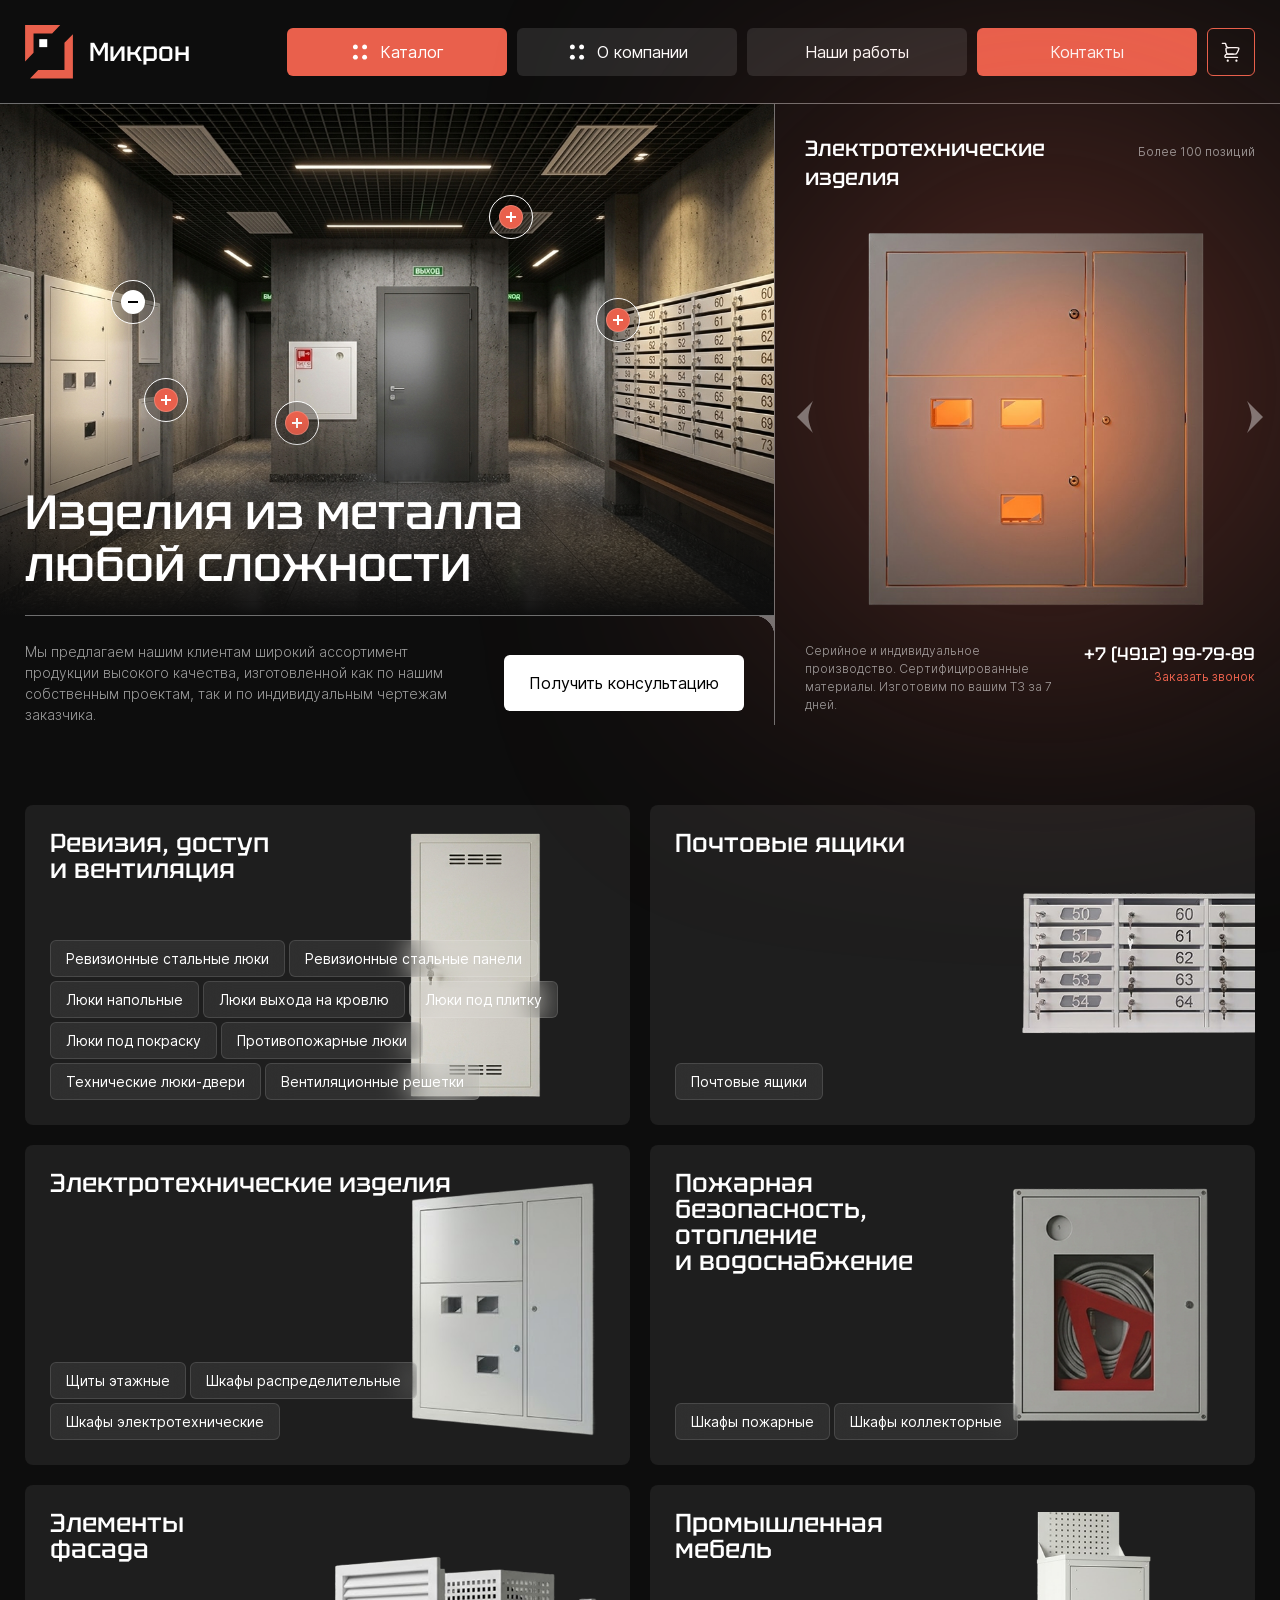
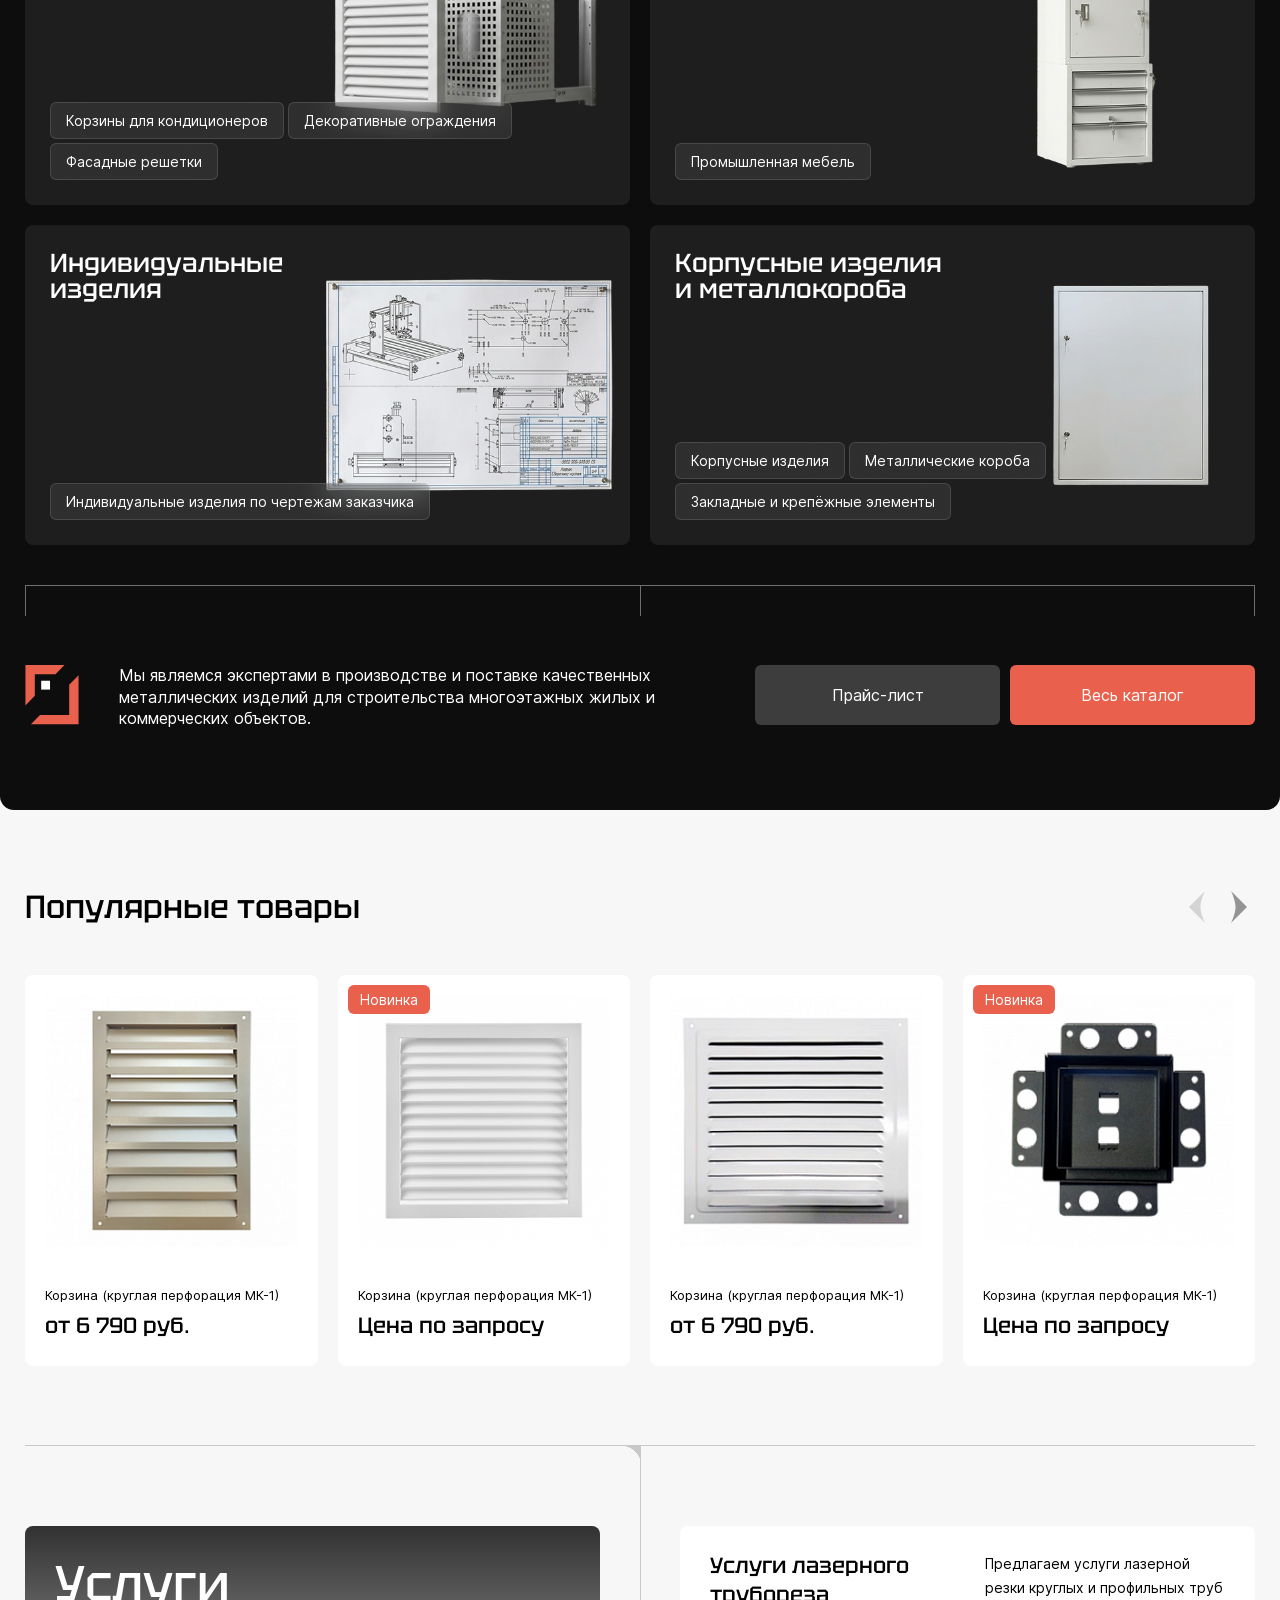
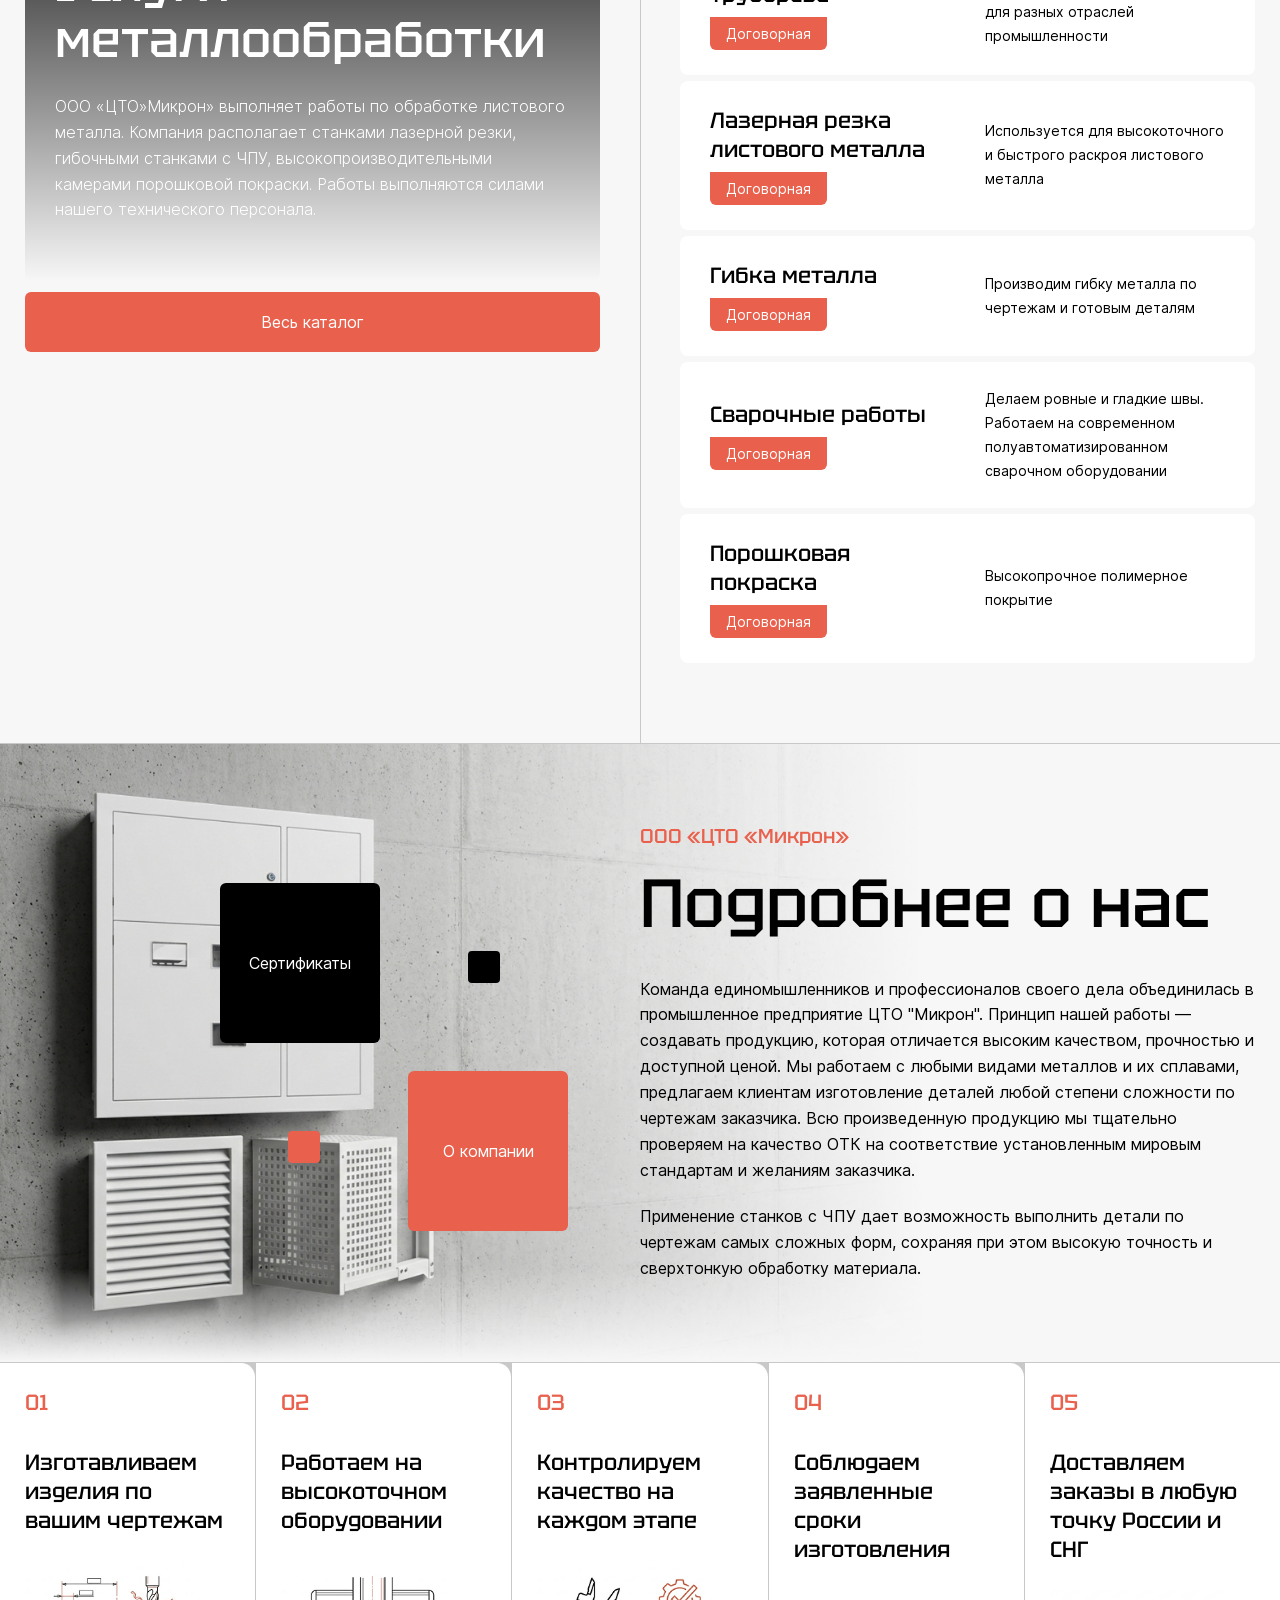
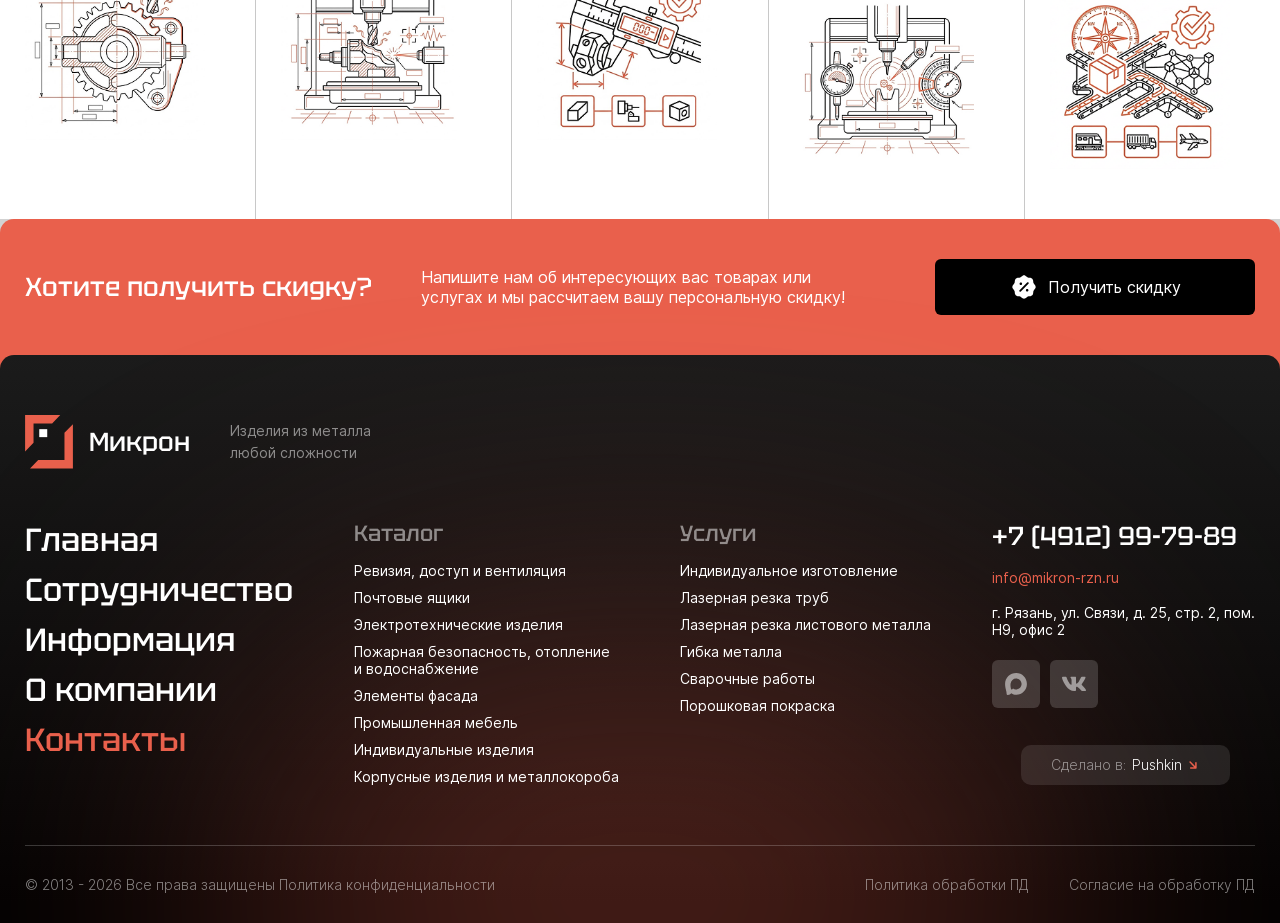
==== index.html @ e3729c74 "Initial commit" ====
<!DOCTYPE html>
<html lang="ru">
	<head>
		<meta http-equiv="Content-Type" content="text/html; charset=utf-8">

		<!-- Adapting the page for mobile devices -->
		<meta name="viewport" content="width=device-width, initial-scale=1, maximum-scale=1">

		<!-- Prohibition of phone number recognition -->
		<meta name="format-detection" content="telephone=no">
		<meta name="SKYPE_TOOLBAR" content ="SKYPE_TOOLBAR_PARSER_COMPATIBLE">

		<!-- Page title -->
		<title>Заголовок страницы</title>

		<!-- Meta description -->
		<meta name="description" content="">

		<!-- Meta Keywords -->
		<meta name="keywords" content="">

		<!-- Changing the color of the mobile browser panel -->
		<meta name="msapplication-TileColor" content="#0D0D0D">
		<meta name="theme-color" content="#0D0D0D">

		<!-- Connecting style files -->
		<link rel="stylesheet" href="css/reset.css">
		<link rel="stylesheet" href="css/swiper-bundle.min.css">
		<link rel="stylesheet" href="css/swiper.css">
		<link rel="stylesheet" href="css/ion.rangeSlider.css">
		<link rel="stylesheet" href="css/styles.css">
		<link rel="stylesheet" href="css/fonts.css">

		<link rel="stylesheet" href="css/response_1899.css" media="print, (max-width: 1899px)">
		<link rel="stylesheet" href="css/response_1439.css" media="print, (max-width: 1439px)">
		<link rel="stylesheet" href="css/response_1279.css" media="print, (max-width: 1279px)">
		<link rel="stylesheet" href="css/response_1023.css" media="print, (max-width: 1023px)">
		<link rel="stylesheet" href="css/response_767.css" media="print, (max-width: 767px)">
	</head>

	<body>
		<div class="wrap">
			<div class="main">
				<header class="no_radius border">
					<div class="cont l_w">
						<div class="logo">
							<img src="images/logo.svg" alt="">
							<span>Микрон</span>
						</div>

						<nav class="menu">
							<div class="item">
								<button class="catalog_btn" popovertarget="catalog_sub">
									<svg class="icon"><use xlink:href="images/sprite.svg#ic_catalog"></use></svg>

									<span>Каталог</span>
								</button>

								<div class="catalog_sub" id="catalog_sub" popover>
									<div class="main_categories">
										<div>
											<a href="/" class="link active">
												<svg class="icon"><use xlink:href="images/sprite.svg#ic_link"></use></svg>

												<span>Ревизия, доступ<br> и вентиляция</span>
											</a>

											<div class="sub_categories show">
												<div><a href="/">Ревизионные стальные люки</a></div>

												<div><a href="/">Ревизионные стальные панели</a></div>

												<div><a href="/">Люки напольные</a></div>

												<div><a href="/">Люки выхода на кровлю</a></div>

												<div><a href="/">Люки под плитку</a></div>

												<div><a href="/">Люки под покраску</a></div>

												<div><a href="/">Противопожарные люки</a></div>

												<div><a href="/">Технические люки-двери</a></div>

												<div><a href="/">Вентиляционные решетки</a></div>
											</div>
										</div>

										<div>
											<a href="/" class="link">
												<svg class="icon"><use xlink:href="images/sprite.svg#ic_link"></use></svg>

												<span>Почтовые ящики</span>
											</a>
										</div>

										<div>
											<a href="/" class="link">
												<svg class="icon"><use xlink:href="images/sprite.svg#ic_link"></use></svg>

												<span>Электротехнические изделия</span>
											</a>
										</div>

										<div>
											<a href="/" class="link">
												<svg class="icon"><use xlink:href="images/sprite.svg#ic_link"></use></svg>

												<span>Пожарная безопасность, отопление и водоснабжение</span>
											</a>
										</div>

										<div>
											<a href="/" class="link">
												<svg class="icon"><use xlink:href="images/sprite.svg#ic_link"></use></svg>

												<span>Элементы фасада</span>
											</a>
										</div>

										<div>
											<a href="/" class="link">
												<svg class="icon"><use xlink:href="images/sprite.svg#ic_link"></use></svg>

												<span>Промышленная мебель</span>
											</a>
										</div>

										<div>
											<a href="/" class="link">
												<svg class="icon"><use xlink:href="images/sprite.svg#ic_link"></use></svg>

												<span>Индивидуальные изделия</span>
											</a>
										</div>

										<div>
											<a href="/" class="link">
												<svg class="icon"><use xlink:href="images/sprite.svg#ic_link"></use></svg>

												<span>Корпусные изделия<br> и металлокороба</span>
											</a>
										</div>
									</div>

									<div class="info">
										<div class="links">
											<div class="title">Услуги</div>

											<div class="items">
												<div><a href="/">Индивидуальное изготовление</a></div>

												<div><a href="/">Лазерная резка труб</a></div>

												<div><a href="/">Лазерная резка листового металла</a></div>

												<div><a href="/">Гибка металла</a></div>

												<div><a href="/">Сварочные работы</a></div>

												<div><a href="/">Порошковая покраска</a></div>
											</div>
										</div>

										<div class="divider"></div>

										<div class="contacts">
											<div class="item">
												<div class="label">офис (общий)</div>

												<div class="val">
													<div class="phone">
														<a href="tel:+7 (4912) 99-79-89">+7 (4912) 99-79-89</a>
													</div>
												</div>
											</div>

											<div class="item">
												<div class="label">отдел продаж</div>

												<div class="val">
													<div class="phone">
														<a href="tel:+7 (960) 573-93-11">+7 (960) 573-93-11</a>
													</div>
												</div>
											</div>

											<div class="item">
												<div class="val">
													<div class="email">
														<a href="mailto:info@mikron-rzn.ru">info@mikron-rzn.ru</a>
													</div>
												</div>
											</div>

											<div class="messengers">
												<a href="/" target="_blank" rel="noopener nofollow">
													<svg class="icon"><use xlink:href="images/sprite.svg#ic_max"></use></svg>
												</a>

												<a href="/" target="_blank" rel="noopener nofollow">
													<svg class="icon"><use xlink:href="images/sprite.svg#ic_vk"></use></svg>
												</a>

												<a href="/" target="_blank" rel="noopener nofollow">
													<svg class="icon"><use xlink:href="images/sprite.svg#ic_tg"></use></svg>
												</a>
											</div>
										</div>
									</div>
								</div>
							</div>

							<div class="item">
								<a href="/" class="sub_link">
									<svg class="icon"><use xlink:href="images/sprite.svg#ic_catalog"></use></svg>

									<span>О компании</span>
								</a>

								<div class="sub">
									<div><a href="/">Ревизионные стальные панели</a></div>

									<div><a href="/">Люки напольные</a></div>

									<div><a href="/">Ревизионные стальные люки</a></div>

									<div><a href="/">юки выхода на кровлю</a></div>

									<div><a href="/">Люки под плитку</a></div>
								</div>
							</div>

							<div class="item">
								<a href="/">
									<span>Наши работы</span>
								</a>
							</div>

							<div class="item">
								<a class="active">
									<span>Контакты</span>
								</a>
							</div>
						</nav>

						<a href="/" class="cart_link">
							<svg class="icon"><use xlink:href="images/sprite.svg#ic_cart"></use></svg>
						</a>
					</div>
				</header>


				<section class="mob_header no_radius">
					<div class="cont">
						<div class="logo">
							<img src="images/logo.svg" alt="">
							<span>Микрон</span>
						</div>

						<button class="catalog_btn">
							<svg class="icon"><use xlink:href="images/sprite.svg#ic_catalog"></use></svg>

							<svg class="icon"><use xlink:href="images/sprite.svg#ic_close"></use></svg>

							<span>Каталог</span>
						</button>

						<button class="mob_menu_btn">
							<svg class="icon"><use xlink:href="images/sprite.svg#ic_menu"></use></svg>

							<svg class="icon"><use xlink:href="images/sprite.svg#ic_close"></use></svg>
						</button>
					</div>
				</section>


				<section class="mob_menu">
					<div class="scroll">
						<div class="menu">
							<div><a href="/">
								<span>Главная</span>
							</a></div>

							<div><a href="/">
								<span>Наши работы</span>
							</a></div>

							<div><a href="/">
								<span>Сотрудничество</span>
							</a></div>

							<div><a href="/">
								<span>Информация</span>
							</a></div>

							<div>
								<a href="/" class="sub_link">
									<span>О компании</span>

									<svg class="icon"><use xlink:href="images/sprite.svg#ic_arr_hor"></use></svg>
								</a>

								<div class="sub">
									<div class="scroll">
										<div class="back">
											<button class="btn">
												<svg class="icon"><use xlink:href="images/sprite.svg#ic_arr_hor"></use></svg>

												<span>О компании</span>
											</button>
										</div>

										<div class="items">
											<div><a href="/">Ревизионные стальные панели</a></div>

											<div><a href="/">Люки напольные</a></div>

											<div><a href="/">Ревизионные стальные люки</a></div>

											<div><a href="/">Информация</a></div>

											<div><a href="/">Люки выхода на кровлю</a></div>

											<div><a href="/">Люки под плитку</a></div>
										</div>
									</div>
								</div>
							</div>

							<div><a href="/">
								<span>Контакты</span>
							</a></div>
						</div>

						<div class="divider"></div>

						<a href="/" class="cart_link">
							<svg class="icon"><use xlink:href="images/sprite.svg#ic_cart"></use></svg>

							<span class="count">2</span>
						</a>

						<div class="divider"></div>

						<div class="contacts">
							<div class="phone">
								<a href="tel:+7 (4912) 99-79-89">
									<svg class="icon"><use xlink:href="images/sprite.svg#ic_phone"></use></svg>

									<span>+7 (4912) 99-79-89</span>
								</a>

								<div class="exp">офис (общий)</div>
							</div>

							<div class="phone">
								<a href="tel:+7 (960) 573-93-11">
									<svg class="icon"><use xlink:href="images/sprite.svg#ic_phone"></use></svg>

									<span>+7 (960) 573-93-11</span>
								</a>

								<div class="exp">отдел продаж</div>
							</div>

							<div class="location">
								<div class="address">
									<svg class="icon"><use xlink:href="images/sprite.svg#ic_location"></use></svg>

									<span>г. Рязань, ул. Связи, д. 25, стр. 2, пом. Н9, офис 2</span>
								</div>

								<div class="work_time">
									<span>Пн-Пт: 8:00 - 17:00</span>
									<span>Обед: 12:00 - 13:00</span>
								</div>
							</div>

							<div class="email">
								<a href="mailto:info@mikron-rzn.ru">
									<svg class="icon"><use xlink:href="images/sprite.svg#ic_email"></use></svg>

									<span>info@mikron-rzn.ru</span>
								</a>
							</div>

							<div class="messengers">
								<a href="/" target="_blank" rel="noopener nofollow">
									<svg class="icon"><use xlink:href="images/sprite.svg#ic_max"></use></svg>
								</a>

								<a href="/" target="_blank" rel="noopener nofollow">
									<svg class="icon"><use xlink:href="images/sprite.svg#ic_vk"></use></svg>
								</a>

								<a href="/" target="_blank" rel="noopener nofollow">
									<svg class="icon"><use xlink:href="images/sprite.svg#ic_tg"></use></svg>
								</a>
							</div>
						</div>
					</div>
				</section>


				<section class="mob_catalog">
					<div class="scroll">
						<div class="items">
							<div><a href="/">Ревизия, доступ и вентиляция</a></div>

							<div><a href="/">Почтовые ящики</a></div>

							<div><a href="/">Электротехнические изделия</a></div>

							<div><a href="/">Пожарная безопасность, отопление и водоснабжение</a></div>

							<div><a href="/">Элементы фасада</a></div>

							<div><a href="/">Промышленная мебель</a></div>

							<div><a href="/">Индивидуальные изделия</a></div>

							<div><a href="/">Корпусные изделия и металлокороба</a></div>
						</div>
					</div>
				</section>


				<section class="first_section">
					<div class="cont l_w">
						<div class="data">
							<div class="points">
								<picture class="image">
									<img src="images/tmp/first_section_img.jpg" alt="" fetchpriority="high">
								</picture>

								<button class="point point1 active" data-slide="0">
									<div class="icon"></div>
								</button>

								<button class="point point2" data-slide="1">
									<div class="icon"></div>
								</button>

								<button class="point point3" data-slide="2">
									<div class="icon"></div>
								</button>

								<button class="point point4" data-slide="3">
									<div class="icon"></div>
								</button>

								<button class="point point5" data-slide="4">
									<div class="icon"></div>
								</button>
							</div>

							<div class="info">
								<div class="title">Изделия из металла<br> любой сложности</div>

								<div class="bottom">
									<div class="desc">Мы предлагаем нашим клиентам широкий ассортимент продукции высокого качества, изготовленной как по нашим собственным проектам, так и по индивидуальным чертежам заказчика.</div>

									<button class="btn" data-open-modal data-modal="get_discount_modal">Получить консультацию</button>
								</div>
							</div>
						</div>

						<div class="slider">
							<div class="swiper">
								<div class="swiper-wrapper">
									<div class="swiper-slide">
										<div class="top">
											<div class="title">Электротехнические<br> изделия</div>

											<div class="count">Более 100 позиций</div>
										</div>

										<picture class="image">
											<img src="images/tmp/first_section_slider_img.png" alt="" fetchpriority="high">
										</picture>
									</div>

									<div class="swiper-slide">
										<div class="top">
											<div class="title">Электротехнические<br> изделия</div>

											<div class="count">Более 100 позиций</div>
										</div>

										<picture class="image">
											<img src="images/tmp/first_section_slider_img.png" alt="" loading="lazy">
										</picture>
									</div>

									<div class="swiper-slide">
										<div class="top">
											<div class="title">Электротехнические<br> изделия</div>

											<div class="count">Более 100 позиций</div>
										</div>

										<picture class="image">
											<img src="images/tmp/first_section_slider_img.png" alt="" loading="lazy">
										</picture>
									</div>

									<div class="swiper-slide">
										<div class="top">
											<div class="title">Электротехнические<br> изделия</div>

											<div class="count">Более 100 позиций</div>
										</div>

										<picture class="image">
											<img src="images/tmp/first_section_slider_img.png" alt="" loading="lazy">
										</picture>
									</div>

									<div class="swiper-slide">
										<div class="top">
											<div class="title">Электротехнические<br> изделия</div>

											<div class="count">Более 100 позиций</div>
										</div>

										<picture class="image">
											<img src="images/tmp/first_section_slider_img.png" alt="" loading="lazy">
										</picture>
									</div>
								</div>

								<button class="swiper-button-prev">
									<svg class="icon"><use xlink:href="images/sprite.svg#ic_arrow_slider"></use></svg>
								</button>

								<button class="swiper-button-next">
									<svg class="icon"><use xlink:href="images/sprite.svg#ic_arrow_slider"></use></svg>
								</button>
							</div>

							<div class="bottom">
								<div class="desc">Серийное и индивидуальное производство. Сертифицированные материалы.<br> Изготовим по вашим ТЗ за 7 дней.</div>

								<div class="contacts">
									<div class="phone">
										<a href="tel:+7 (4912) 99-79-89">+7 (4912) 99-79-89</a>
									</div>

									<button class="callback_btn">Заказать звонок</button>
								</div>
							</div>
						</div>
					</div>
				</section>


				<section class="catalog block">
					<div class="cont l_w">
						<div class="grid_row">
							<div class="item">
								<div class="name">
									<a href="/">Ревизия, доступ<br> и вентиляция</a>
								</div>

								<div class="sub">
									<div><a href="/">Ревизионные стальные люки</a></div>

									<div><a href="/">Ревизионные стальные панели</a></div>

									<div><a href="/">Люки напольные</a></div>

									<div><a href="/">Люки выхода на кровлю</a></div>

									<div><a href="/">Люки под плитку</a></div>

									<div><a href="/">Люки под покраску</a></div>

									<div><a href="/">Противопожарные люки</a></div>

									<div><a href="/">Технические люки-двери</a></div>

									<div><a href="/">Вентиляционные решетки</a></div>
								</div>

								<picture class="thumb">
									<img src="images/tmp/catalog_thumb1.png" alt="" loading="lazy">
								</picture>

								<button class="spoler_btn">
									<span>Показать</span>
									<span>Назад</span>
								</button>
							</div>

							<div class="item">
								<div class="name">
									<a href="/">Почтовые ящики</a>
								</div>

								<div class="sub">
									<div><a href="/">Почтовые ящики</a></div>
								</div>

								<picture class="thumb">
									<img src="images/tmp/catalog_thumb2.png" alt="" loading="lazy">
								</picture>

								<button class="spoler_btn">
									<span>Показать</span>
									<span>Назад</span>
								</button>
							</div>

							<div class="item">
								<div class="name">
									<a href="/">Электротехнические изделия</a>
								</div>

								<div class="sub">
									<div><a href="/">Щиты этажные</a></div>

									<div><a href="/">Шкафы распределительные</a></div>

									<div><a href="/">Шкафы электротехнические</a></div>
								</div>

								<picture class="thumb">
									<img src="images/tmp/catalog_thumb3.png" alt="" loading="lazy">
								</picture>

								<button class="spoler_btn">
									<span>Показать</span>
									<span>Назад</span>
								</button>
							</div>

							<div class="item">
								<div class="name">
									<a href="/">Пожарная<br> безопасность,<br> отопление<br> и водоснабжение</a>
								</div>

								<div class="sub">
									<div><a href="/">Шкафы пожарные</a></div>

									<div><a href="/">Шкафы коллекторные</a></div>
								</div>

								<picture class="thumb">
									<img src="images/tmp/catalog_thumb4.png" alt="" loading="lazy">
								</picture>

								<button class="spoler_btn">
									<span>Показать</span>
									<span>Назад</span>
								</button>
							</div>

							<div class="item">
								<div class="name">
									<a href="/">Элементы<br> фасада</a>
								</div>

								<div class="sub">
									<div><a href="/">Корзины для кондиционеров</a></div>

									<div><a href="/">Декоративные ограждения</a></div>

									<div><a href="/">Фасадные решетки</a></div>
								</div>

								<picture class="thumb">
									<img src="images/tmp/catalog_thumb5.png" alt="" loading="lazy">
								</picture>

								<button class="spoler_btn">
									<span>Показать</span>
									<span>Назад</span>
								</button>
							</div>

							<div class="item">
								<div class="name">
									<a href="/">Промышленная<br> мебель</a>
								</div>

								<div class="sub">
									<div><a href="/">Промышленная мебель</a></div>
								</div>

								<picture class="thumb">
									<img src="images/tmp/catalog_thumb6.png" alt="" loading="lazy">
								</picture>

								<button class="spoler_btn">
									<span>Показать</span>
									<span>Назад</span>
								</button>
							</div>

							<div class="item">
								<div class="name">
									<a href="/">Индивидуальные<br> изделия</a>
								</div>

								<div class="sub">
									<div><a href="/">Индивидуальные изделия по чертежам заказчика</a></div>
								</div>

								<picture class="thumb">
									<img src="images/tmp/catalog_thumb7.png" alt="" loading="lazy">
								</picture>

								<button class="spoler_btn">
									<span>Показать</span>
									<span>Назад</span>
								</button>
							</div>

							<div class="item">
								<div class="name">
									<a href="/">Корпусные изделия<br> и металлокороба</a>
								</div>

								<div class="sub">
									<div><a href="/">Корпусные изделия</a></div>

									<div><a href="/">Металлические короба</a></div>

									<div><a href="/">Закладные и крепёжные элементы</a></div>
								</div>

								<picture class="thumb">
									<img src="images/tmp/catalog_thumb8.png" alt="" loading="lazy">
								</picture>

								<button class="spoler_btn">
									<span>Показать</span>
									<span>Назад</span>
								</button>
							</div>
						</div>
					</div>

					<div class="bottom">
						<div class="cont l_w">
							<picture class="logo">
								<img src="images/logo.svg" alt="">
							</picture>

							<div class="text_block">
								<p>Мы являемся экспертами в производстве и поставке качественных металлических изделий для строительства многоэтажных жилых и коммерческих объектов.</p>
							</div>

							<div class="btns">
								<a href="/" class="btn">Прайс-лист</a>

								<a href="/" class="btn primary">Весь каталог</a>
							</div>
						</div>

						<div class="lines">
							<span></span>
							<span></span>
							<span></span>
						</div>
					</div>
				</section>


				<section class="products block border l_border no_m">
					<div class="cont">
						<div class="block_head row">
							<div class="title">Популярные товары</div>

							<div class="swiper-controls">
								<button class="swiper-button-prev">
									<svg class="icon"><use xlink:href="images/sprite.svg#ic_arrow_slider"></use></svg>
								</button>

								<button class="swiper-button-next">
									<svg class="icon"><use xlink:href="images/sprite.svg#ic_arrow_slider"></use></svg>
								</button>
							</div>
						</div>
					</div>

					<div class="cont l_w">
						<div class="swiper">
							<div class="swiper-wrapper">
								<div class="swiper-slide">
									<a href="/" class="product">
										<picture class="thumb">
											<img src="images/tmp/product_thumb1.jpg" alt="" loading="lazy">
										</picture>

										<div class="info">
											<div class="name">Корзина (круглая перфорация МК-1)</div>

											<div class="price">от 6 790 руб.</div>
										</div>
									</a>
								</div>

								<div class="swiper-slide">
									<a href="/" class="product">
										<div class="stickers">
											<div class="sticker">Новинка</div>
										</div>

										<picture class="thumb">
											<img src="images/tmp/product_thumb2.jpg" alt="" loading="lazy">
										</picture>

										<div class="info">
											<div class="name">Корзина (круглая перфорация МК-1)</div>

											<div class="price">Цена по запросу</div>
										</div>
									</a>
								</div>

								<div class="swiper-slide">
									<a href="/" class="product">
										<picture class="thumb">
											<img src="images/tmp/product_thumb3.jpg" alt="" loading="lazy">
										</picture>

										<div class="info">
											<div class="name">Корзина (круглая перфорация МК-1)</div>

											<div class="price">от 6 790 руб.</div>
										</div>
									</a>
								</div>

								<div class="swiper-slide">
									<a href="/" class="product">
										<div class="stickers">
											<div class="sticker">Новинка</div>
										</div>

										<picture class="thumb">
											<img src="images/tmp/product_thumb4.jpg" alt="" loading="lazy">
										</picture>

										<div class="info">
											<div class="name">Корзина (круглая перфорация МК-1)</div>

											<div class="price">Цена по запросу</div>
										</div>
									</a>
								</div>

								<div class="swiper-slide">
									<a href="/" class="product">
										<picture class="thumb">
											<img src="images/tmp/product_thumb1.jpg" alt="" loading="lazy">
										</picture>

										<div class="info">
											<div class="name">Корзина (круглая перфорация МК-1)</div>

											<div class="price">от 6 790 руб.</div>
										</div>
									</a>
								</div>

								<div class="swiper-slide">
									<a href="/" class="product">
										<picture class="thumb">
											<img src="images/tmp/product_thumb1.jpg" alt="" loading="lazy">
										</picture>

										<div class="info">
											<div class="name">Корзина (круглая перфорация МК-1)</div>

											<div class="price">от 6 790 руб.</div>
										</div>
									</a>
								</div>

								<div class="swiper-slide">
									<a href="/" class="product">
										<div class="stickers">
											<div class="sticker">Новинка</div>
										</div>

										<picture class="thumb">
											<img src="images/tmp/product_thumb2.jpg" alt="" loading="lazy">
										</picture>

										<div class="info">
											<div class="name">Корзина (круглая перфорация МК-1)</div>

											<div class="price">Цена по запросу</div>
										</div>
									</a>
								</div>

								<div class="swiper-slide">
									<a href="/" class="product">
										<picture class="thumb">
											<img src="images/tmp/product_thumb3.jpg" alt="" loading="lazy">
										</picture>

										<div class="info">
											<div class="name">Корзина (круглая перфорация МК-1)</div>

											<div class="price">от 6 790 руб.</div>
										</div>
									</a>
								</div>

								<div class="swiper-slide">
									<a href="/" class="product">
										<div class="stickers">
											<div class="sticker">Новинка</div>
										</div>

										<picture class="thumb">
											<img src="images/tmp/product_thumb4.jpg" alt="" loading="lazy">
										</picture>

										<div class="info">
											<div class="name">Корзина (круглая перфорация МК-1)</div>

											<div class="price">Цена по запросу</div>
										</div>
									</a>
								</div>

								<div class="swiper-slide">
									<a href="/" class="product">
										<picture class="thumb">
											<img src="images/tmp/product_thumb1.jpg" alt="" loading="lazy">
										</picture>

										<div class="info">
											<div class="name">Корзина (круглая перфорация МК-1)</div>

											<div class="price">от 6 790 руб.</div>
										</div>
									</a>
								</div>
							</div>
						</div>
					</div>
				</section>


				<section class="services block no_m">
					<div class="cont l_w">
						<div class="data">
							<div class="bg">
								<div class="title">Услуги<br> металлообработки</div>

								<div class="desc">
									<p>ООО «ЦТО»Микрон» выполняет работы по обработке листового металла. Компания располагает станками лазерной резки, гибочными станками с ЧПУ, высокопроизводительными камерами порошковой покраски. Работы выполняются силами нашего технического персонала.</p>
								</div>
							</div>

							<a href="/" class="link">Весь каталог</a>
						</div>

						<div class="list">
							<a href="/" class="service">
								<div class="info">
									<div class="name">Услуги лазерного трубореза</div>

									<div class="price">
										<span class="negotiable">Договорная</span>
									</div>
								</div>

								<div class="desc">
									<p>Предлагаем услуги лазерной резки круглых и профильных труб для разных отраслей промышленности</p>
								</div>
							</a>

							<a href="/" class="service">
								<div class="info">
									<div class="name">Лазерная резка листового металла</div>

									<div class="price">
										<span class="negotiable">Договорная</span>
									</div>
								</div>

								<div class="desc">
									<p>Используется для высокоточного и быстрого раскроя листового металла</p>
								</div>
							</a>

							<a href="/" class="service">
								<div class="info">
									<div class="name">Гибка металла</div>

									<div class="price">
										<span class="negotiable">Договорная</span>
									</div>
								</div>

								<div class="desc">
									<p>Производим гибку металла по чертежам и готовым деталям</p>
								</div>
							</a>

							<a href="/" class="service">
								<div class="info">
									<div class="name">Сварочные работы</div>

									<div class="price">
										<span class="negotiable">Договорная</span>
									</div>
								</div>

								<div class="desc">
									<p>Делаем ровные и гладкие швы. Работаем на современном полуавтоматизированном сварочном оборудовании</p>
								</div>
							</a>

							<a href="/" class="service">
								<div class="info">
									<div class="name">Порошковая покраска</div>

									<div class="price">
										<span class="negotiable">Договорная</span>
									</div>
								</div>

								<div class="desc">
									<p>Высокопрочное полимерное покрытие</p>
								</div>
							</a>
						</div>
					</div>

					<div class="divider"></div>
				</section>


				<section class="about_info">
					<div class="cont l_w">
						<div class="data">
							<div class="company">ООО «ЦТО «Микрон»</div>

							<div class="title">Подробнее о нас</div>

							<div class="text_block">
								<p>Команда единомышленников и профессионалов своего дела объединилась в промышленное предприятие ЦТО "Микрон". Принцип нашей работы — создавать продукцию, которая отличается высоким качеством, прочностью и доступной ценой. Мы работаем с любыми видами металлов и их сплавами, предлагаем клиентам изготовление деталей любой степени сложности по чертежам заказчика. Всю произведенную продукцию мы тщательно проверяем на качество ОТК на соответствие установленным мировым стандартам и желаниям заказчика.</p>

								<p>Применение станков с ЧПУ дает возможность выполнить детали по чертежам самых сложных форм, сохраняя при этом высокую точность и сверхтонкую обработку материала.</p>
							</div>
						</div>
					</div>

					<div class="squares">
						<div class="square square1">Сертификаты</div>

						<div class="square square2 primary">О компании</div>

						<div class="square square3 small"></div>

						<div class="square square4 small primary"></div>
					</div>

					<picture class="bg">
						<img src="images/tmp/bg_about_info.jpg" alt="" loading="lazy">
					</picture>
				</section>


				<section class="advantages">
					<div class="grid_row">
						<div class="item">
							<div class="number"></div>

							<div class="name">Изготавливаем изделия по вашим чертежам</div>

							<picture class="thumb">
								<img src="images/tmp/advantage_thumb1.png" alt="" loading="lazy">
							</picture>
						</div>

						<div class="item">
							<div class="number"></div>

							<div class="name">Работаем на высокоточном оборудовании</div>

							<picture class="thumb">
								<img src="images/tmp/advantage_thumb2.png" alt="" loading="lazy">
							</picture>
						</div>

						<div class="item">
							<div class="number"></div>

							<div class="name">Контролируем качество на каждом этапе</div>

							<picture class="thumb">
								<img src="images/tmp/advantage_thumb3.png" alt="" loading="lazy">
							</picture>
						</div>

						<div class="item">
							<div class="number"></div>

							<div class="name">Соблюдаем заявленные сроки изготовления</div>

							<picture class="thumb">
								<img src="images/tmp/advantage_thumb4.png" alt="" loading="lazy">
							</picture>
						</div>

						<div class="item">
							<div class="number"></div>

							<div class="name">Доставляем заказы в любую точку России и СНГ</div>

							<picture class="thumb">
								<img src="images/tmp/advantage_thumb5.png" alt="" loading="lazy">
							</picture>
						</div>
					</div>
				</section>


				<section class="action">
					<div class="cont l_w">
						<div class="title">Хотите получить скидку?</div>

						<div class="desc">
							<p>Напишите нам об интересующих вас товарах или услугах и мы рассчитаем вашу персональную скидку!</p>
						</div>

						<button class="btn" data-open-modal data-modal="get_discount_modal">
							<svg class="icon"><use xlink:href="images/sprite.svg#ic_discount"></use></svg>

							<span>Получить скидку</span>
						</button>
					</div>
				</section>
			</div>


			<footer>
				<div class="cont l_w">
					<div class="data">
						<div class="col">
							<div class="logo">
								<img src="images/logo.svg" alt="">
								<span>Микрон</span>
							</div>

							<div class="desc">Изделия из металла любой сложности</div>

							<div class="creator">
								<a href="/" target="_blank" rel="noopener">
									Сделано в: <span>Pushkin</span>

									<svg class="icon"><use xlink:href="images/sprite.svg#ic_arrow_diagonal"></use></svg>
								</a>
							</div>
						</div>

						<div class="menu">
							<div><a href="/">Главная</a></div>

							<div><a href="/">Сотрудничество</a></div>

							<div><a href="/">Информация</a></div>

							<div><a href="/">О компании</a></div>

							<div><a class="active">Контакты</a></div>
						</div>

						<div class="links">
							<div class="title">Каталог</div>

							<div class="items">
								<div><a href="/">Ревизия, доступ и вентиляция</a></div>

								<div><a href="/">Почтовые ящики</a></div>

								<div><a href="/">Электротехнические изделия</a></div>

								<div><a href="/">Пожарная безопасность, отопление<br> и водоснабжение</a></div>

								<div><a href="/">Элементы фасада</a></div>

								<div><a href="/">Промышленная мебель</a></div>

								<div><a href="/">Индивидуальные изделия</a></div>

								<div><a href="/">Корпусные изделия и металлокороба</a></div>
							</div>
						</div>

						<div class="links">
							<div class="title">Услуги</div>

							<div class="items">
								<div><a href="/">Индивидуальное изготовление</a></div>

								<div><a href="/">Лазерная резка труб</a></div>

								<div><a href="/">Лазерная резка листового металла</a></div>

								<div><a href="/">Гибка металла</a></div>

								<div><a href="/">Сварочные работы</a></div>

								<div><a href="/">Порошковая покраска</a></div>
							</div>
						</div>

						<div class="contacts">
							<div class="phone">
								<a href="tel:+7 (4912) 99-79-89">+7 (4912) 99-79-89</a>
							</div>

							<div class="email">
								<a href="mailto:info@mikron-rzn.ru">info@mikron-rzn.ru</a>
							</div>

							<div class="address">г. Рязань, ул. Связи, д. 25, стр. 2, пом.<br> Н9, офис 2</div>

							<div class="messengers">
								<a href="/" target="_blank" rel="noopener nofollow">
									<svg class="icon"><use xlink:href="images/sprite.svg#ic_max"></use></svg>
								</a>

								<a href="/" target="_blank" rel="noopener nofollow">
									<svg class="icon"><use xlink:href="images/sprite.svg#ic_vk"></use></svg>
								</a>
							</div>
						</div>
					</div>

					<div class="bottom">
						<div class="copyright">&copy; 2013 - 2026 Все права защищены Политика конфиденциальности</div>

						<div class="legal_links">
							<div><a href="/">Политика обработки ПД</a></div>

							<div><a href="/">Согласие на обработку ПД</a></div>
						</div>
					</div>
				</div>
			</footer>
		</div>


		<dialog class="modal" id="get_discount_modal">
			<div class="wrapper">
				<div class="inner">
					<button class="close_btn" data-close-modal>
						<svg class="icon"><use xlink:href="images/sprite.svg#ic_close"></use></svg>
					</button>

					<div class="modal_title">Хотите получить скидку?</div>

					<div class="modal_desc">
						<p>Напишите нам об интересующих вас товарах или услугах и мы рассчитаем вашу персональную скидку!</p>
					</div>

					<form action="" class="form">
						<div class="line">
							<div class="field">
								<input type="text" name="" value="" class="input" placeholder="Ваше имя*">
							</div>
						</div>

						<div class="line">
							<div class="field">
								<input type="tel" name="" value="" class="input" placeholder="Номер телефона*">
							</div>
						</div>

						<div class="line">
							<div class="field">
								<input type="text" name="" value="" class="input" placeholder="Комментарий">
							</div>
						</div>

						<div class="submit">
							<button type="submit" class="submit_btn">Отправить</button>
						</div>

						<div class="agree">Нажимая кнопку, вы соглашаетесь с политикой обработки персональных данных</div>
					</form>
				</div>
			</div>
		</dialog>


		<!-- Connecting javascript files -->
		<script src="js/jquery-3.7.1.min.js"></script>
		<script src="js/functions.js"></script>
		<script src="js/swiper-bundle.min.js"></script>
		<script src="js/fancybox.js"></script>
		<script src="js/maska.min.js"></script>
		<script src="js/ion.rangeSlider.min.js"></script>
		<script src="js/nice-select2.js"></script>
		<script src="js/scripts.js"></script>
	</body>
</html>
---- css/ion.rangeSlider.css ----
/**
Ion.RangeSlider, 2.3.1
© Denis Ineshin, 2010 - 2019, IonDen.com
Build date: 2019-12-19 16:51:02
*/
.irs
{
    position: relative;

    display: block;

    width: 100%;

    -webkit-user-select: none;
       -moz-user-select: none;
        -ms-user-select: none;
            user-select: none;

    -webkit-touch-callout: none;
     -khtml-user-select: none;
}

.irs .irs
{
    margin: 0;
}

.irs-line
{
    position: relative;

    display: block;
    overflow: hidden;

    outline: none !important;
}
.irs-bar
{
    position: absolute;
    left: 0;

    display: block;

    width: 0;
}
.irs-shadow
{
    position: absolute;
    left: 0;

    display: none;

    width: 0;
}
.irs-handle
{
    position: absolute;
    z-index: 1;

    display: block;

    box-sizing: border-box;

    cursor: default;
}
.irs-handle.type_last
{
    z-index: 2;
}
.irs-min,
.irs-max
{
    position: absolute;

    display: block;

    cursor: default;
}
.irs-min
{
    left: 0;
}
.irs-max
{
    right: 0;
}
.irs-from,
.irs-to,
.irs-single
{
    position: absolute;
    top: 0;
    left: 0;

    display: block;

    cursor: default;
    white-space: nowrap;
}
.irs-grid
{
    position: absolute;
    bottom: 0;
    left: 0;

    display: none;

    width: 100%;
    height: 20px;
}
.irs-with-grid .irs-grid
{
    display: block;
}
.irs-grid-pol
{
    position: absolute;
    top: 0;
    left: 0;

    width: 1px;
    height: 8px;

    background: #000;
}
.irs-grid-pol.small
{
    height: 4px;
}
.irs-grid-text
{
    position: absolute;
    bottom: 0;
    left: 0;

    padding: 0 3px;

    font-size: 9px;
    line-height: 9px;

    text-align: center;
    white-space: nowrap;

    color: #000;
}
.irs-disable-mask
{
    position: absolute;
    z-index: 2;
    top: 0;
    left: -1%;

    display: block;

    width: 102%;
    height: 100%;

    cursor: default;

    background: rgba(0, 0, 0, 0);
}
.lt-ie9 .irs-disable-mask
{
    cursor: not-allowed;

    background: #000;

    filter: alpha(opacity=0);
}
.irs-disabled
{
    opacity: .4;
}
.irs-hidden-input
{
    position: absolute !important;
    z-index: -9999 !important;
    top: 0 !important;
    left: 0 !important;

    display: block !important;
    overflow: hidden;

    width: 0 !important;
    height: 0 !important;
    margin: 0 !important;
    padding: 0 !important;

    font-size: 0 !important;
    line-height: 0 !important;

    border-style: solid !important;
    border-color: transparent !important;
    outline: none !important;
    background: none !important;
}

.irs--flat
{
    height: 4px;
}

.irs--flat.irs-with-grid
{
    height: 60px;
}

.irs--flat .irs-line
{
    height: 4px;

    background: rgba(24, 23, 28, .08);
}

.irs--flat .irs-bar
{
    top: 0;

    height: 4px;

    background: var(--primary_color);
}

.irs--flat .irs-shadow
{
    bottom: 16px;

    height: 1px;

    background-color: #e1e4e9;
}

.irs--flat .irs-handle
{
    top: -11px;

    width: 26px;
    height: 26px;

    cursor: pointer;

    border: 9px solid var(--primary_color);
    border-radius: 50%;
    background-color: var(--light_color);
}

.irs--flat .irs-handle:before
{
    position: absolute;
    top: 50%;
    left: 50%;

    display: block;

    width: calc(100% + 20px);
    height: calc(100% + 20px);

    content: '';
    transform: translate(-50%, -50%);
}

.irs--flat .irs-min,
.irs--flat .irs-max,
.irs--flat .irs-from,
.irs--flat .irs-to,
.irs--flat .irs-single
{
    top: 0;

    display: none !important;

    padding: 1px 3px;

    font-size: 10px;
    line-height: 1.333;

    color: #999;
    border-radius: 4px;
    background-color: #e1e4e9;
    text-shadow: none;
}

.irs--flat .irs-grid-pol
{
    background-color: #e1e4e9;
}
.irs--flat .irs-grid-text
{
    color: #999;
}
.irs--big
{
    height: 55px;
}
.irs--big.irs-with-grid
{
    height: 70px;
}
.irs--big .irs-line
{
    top: 33px;

    height: 12px;

    border: 1px solid #ccc;
    border-radius: 12px;
    background: linear-gradient(to bottom, #ddd -50%, white 150%);
    background-color: white;
}
.irs--big .irs-bar
{
    top: 33px;

    height: 12px;

    border: 1px solid #428bca;
    background: linear-gradient(to bottom, #fff 0%, #428bca 30%, #b9d4ec 100%);
    background-color: #92bce0;
    box-shadow: inset 0 0 1px 1px rgba(255, 255, 255, .5);
}
.irs--big .irs-bar--single
{
    border-radius: 12px 0 0 12px;
}
.irs--big .irs-shadow
{
    bottom: 16px;

    height: 1px;

    background-color: rgba(66, 139, 202, .5);
}
.irs--big .irs-handle
{
    top: 25px;

    width: 30px;
    height: 30px;

    border: 1px solid rgba(0, 0, 0, .3);
    border-radius: 30px;
    background: linear-gradient(to bottom, white 0%, #b4b9be 30%, white 100%);
    background-color: #cbcfd5;
    box-shadow: 1px 1px 2px rgba(0, 0, 0, .2), inset 0 0 3px 1px white;
}
.irs--big .irs-handle.state_hover,
.irs--big .irs-handle:hover
{
    border-color: rgba(0, 0, 0, .45);
    background: linear-gradient(to bottom, white 0%, #919ba5 30%, white 100%);
    background-color: #939ba7;
}
.irs--big .irs-min,
.irs--big .irs-max
{
    top: 0;

    padding: 1px 5px;

    color: white;
    border-radius: 3px;
    background-color: #9f9f9f;
    text-shadow: none;
}
.irs--big .irs-from,
.irs--big .irs-to,
.irs--big .irs-single
{
    padding: 1px 5px;

    color: white;
    border-radius: 3px;
    background: linear-gradient(to bottom, #428bca 0%, #3071a9 100%);
    background-color: #428bca;
    text-shadow: none;
}
.irs--big .irs-grid-pol
{
    background-color: #428bca;
}
.irs--big .irs-grid-text
{
    color: #428bca;
}
.irs--modern
{
    height: 55px;
}
.irs--modern.irs-with-grid
{
    height: 55px;
}
.irs--modern .irs-line
{
    top: 25px;

    height: 5px;

    border: 1px solid #a3adc1;
    border-bottom-width: 0;
    border-radius: 5px;
    background: linear-gradient(to bottom, #e0e4ea 0%, #d1d6e0 100%);
    background-color: #d1d6e0;
}
.irs--modern .irs-bar
{
    top: 25px;

    height: 5px;

    background: #20b426;
    background: linear-gradient(to bottom, #20b426 0%, #18891d 100%);
}
.irs--modern .irs-bar--single
{
    border-radius: 5px 0 0 5px;
}
.irs--modern .irs-shadow
{
    bottom: 21px;

    height: 1px;

    background-color: rgba(209, 214, 224, .5);
}
.irs--modern .irs-handle
{
    top: 37px;

    width: 12px;
    height: 13px;

    border: 1px solid #a3adc1;
    border-top-width: 0;
    border-radius: 0 0 3px 3px;
    box-shadow: 1px 1px 1px rgba(0, 0, 0, .1);
}
.irs--modern .irs-handle > i:nth-child(1)
{
    position: absolute;
    top: -4px;
    left: 1px;

    display: block;

    width: 6px;
    height: 6px;

    transform: rotate(45deg);

    border: 1px solid #a3adc1;
    background: white;
}
.irs--modern .irs-handle > i:nth-child(2)
{
    position: absolute;
    top: 0;
    left: 0;

    display: block;

    box-sizing: border-box;
    width: 10px;
    height: 12px;

    border-radius: 0 0 3px 3px;
    background: #e9e6e6;
    background: linear-gradient(to bottom, white 0%, #e9e6e6 100%);
}
.irs--modern .irs-handle > i:nth-child(3)
{
    position: absolute;
    top: 3px;
    left: 3px;

    display: block;

    box-sizing: border-box;
    width: 4px;
    height: 5px;

    border-right: 1px solid #a3adc1;
    border-left: 1px solid #a3adc1;
}
.irs--modern .irs-handle.state_hover,
.irs--modern .irs-handle:hover
{
    border-color: #7685a2;
    background: #c3c7cd;
    background: linear-gradient(to bottom, #fff 0%, #919ba5 30%, #fff 100%);
}
.irs--modern .irs-handle.state_hover > i:nth-child(1),
.irs--modern .irs-handle:hover > i:nth-child(1)
{
    border-color: #7685a2;
}
.irs--modern .irs-handle.state_hover > i:nth-child(3),
.irs--modern .irs-handle:hover > i:nth-child(3)
{
    border-color: #48536a;
}
.irs--modern .irs-min,
.irs--modern .irs-max
{
    top: 0;

    padding: 1px 5px;

    font-size: 10px;
    line-height: 1.333;

    color: white;
    border-radius: 5px;
    background-color: #d1d6e0;
    text-shadow: none;
}
.irs--modern .irs-from,
.irs--modern .irs-to,
.irs--modern .irs-single
{
    padding: 1px 5px;

    font-size: 10px;
    line-height: 1.333;

    color: white;
    border-radius: 5px;
    background-color: #20b426;
    text-shadow: none;
}
.irs--modern .irs-from:before,
.irs--modern .irs-to:before,
.irs--modern .irs-single:before
{
    position: absolute;
    bottom: -6px;
    left: 50%;

    display: block;
    overflow: hidden;

    width: 0;
    height: 0;
    margin-left: -3px;

    content: '';

    border: 3px solid transparent;
    border-top-color: #20b426;
}
.irs--modern .irs-grid
{
    height: 25px;
}
.irs--modern .irs-grid-pol
{
    background-color: #dedede;
}
.irs--modern .irs-grid-text
{
    font-size: 13px;

    color: silver;
}
.irs--sharp
{
    height: 50px;

    font-size: 12px;
    line-height: 1;
}
.irs--sharp.irs-with-grid
{
    height: 57px;
}
.irs--sharp .irs-line
{
    top: 30px;

    height: 2px;

    border-radius: 2px;
    background-color: black;
}
.irs--sharp .irs-bar
{
    top: 30px;

    height: 2px;

    background-color: #ee22fa;
}
.irs--sharp .irs-bar--single
{
    border-radius: 2px 0 0 2px;
}
.irs--sharp .irs-shadow
{
    bottom: 21px;

    height: 1px;

    background-color: rgba(0, 0, 0, .5);
}
.irs--sharp .irs-handle
{
    top: 25px;

    width: 10px;
    height: 10px;

    background-color: #a804b2;
}
.irs--sharp .irs-handle > i:first-child
{
    position: absolute;
    top: 100%;
    left: 0;

    display: block;

    width: 0;
    height: 0;

    border: 5px solid transparent;
    border-top-color: #a804b2;
}
.irs--sharp .irs-handle.state_hover,
.irs--sharp .irs-handle:hover
{
    background-color: black;
}
.irs--sharp .irs-handle.state_hover > i:first-child,
.irs--sharp .irs-handle:hover > i:first-child
{
    border-top-color: black;
}
.irs--sharp .irs-min,
.irs--sharp .irs-max
{
    top: 0;

    padding: 3px 4px;

    font-size: 14px;
    line-height: 1;

    opacity: .4;
    color: white;
    border-radius: 2px;
    background-color: #a804b2;
}
.irs--sharp .irs-from,
.irs--sharp .irs-to,
.irs--sharp .irs-single
{
    padding: 3px 4px;

    font-size: 14px;
    line-height: 1;

    color: white;
    border-radius: 2px;
    background-color: #a804b2;
    text-shadow: none;
}
.irs--sharp .irs-from:before,
.irs--sharp .irs-to:before,
.irs--sharp .irs-single:before
{
    position: absolute;
    bottom: -6px;
    left: 50%;

    display: block;
    overflow: hidden;

    width: 0;
    height: 0;
    margin-left: -3px;

    content: '';

    border: 3px solid transparent;
    border-top-color: #a804b2;
}
.irs--sharp .irs-grid
{
    height: 25px;
}
.irs--sharp .irs-grid-pol
{
    background-color: #dedede;
}
.irs--sharp .irs-grid-text
{
    font-size: 13px;

    color: silver;
}
.irs--round
{
    height: 50px;
}
.irs--round.irs-with-grid
{
    height: 65px;
}
.irs--round .irs-line
{
    top: 36px;

    height: 4px;

    border-radius: 4px;
    background-color: #dee4ec;
}
.irs--round .irs-bar
{
    top: 36px;

    height: 4px;

    background-color: #006cfa;
}
.irs--round .irs-bar--single
{
    border-radius: 4px 0 0 4px;
}
.irs--round .irs-shadow
{
    bottom: 21px;

    height: 4px;

    background-color: rgba(222, 228, 236, .5);
}
.irs--round .irs-handle
{
    top: 26px;

    width: 24px;
    height: 24px;

    border: 4px solid #006cfa;
    border-radius: 24px;
    background-color: white;
    box-shadow: 0 1px 3px rgba(0, 0, 255, .3);
}
.irs--round .irs-handle.state_hover,
.irs--round .irs-handle:hover
{
    background-color: #f0f6ff;
}
.irs--round .irs-min,
.irs--round .irs-max
{
    top: 0;

    padding: 3px 5px;

    font-size: 14px;
    line-height: 1;

    color: #333;
    border-radius: 4px;
    background-color: rgba(0, 0, 0, .1);
}
.irs--round .irs-from,
.irs--round .irs-to,
.irs--round .irs-single
{
    padding: 3px 5px;

    font-size: 14px;
    line-height: 1;

    color: white;
    border-radius: 4px;
    background-color: #006cfa;
    text-shadow: none;
}
.irs--round .irs-from:before,
.irs--round .irs-to:before,
.irs--round .irs-single:before
{
    position: absolute;
    bottom: -6px;
    left: 50%;

    display: block;
    overflow: hidden;

    width: 0;
    height: 0;
    margin-left: -3px;

    content: '';

    border: 3px solid transparent;
    border-top-color: #006cfa;
}
.irs--round .irs-grid
{
    height: 25px;
}
.irs--round .irs-grid-pol
{
    background-color: #dedede;
}
.irs--round .irs-grid-text
{
    font-size: 13px;

    color: silver;
}
.irs--square
{
    height: 50px;
}
.irs--square.irs-with-grid
{
    height: 60px;
}
.irs--square .irs-line
{
    top: 31px;

    height: 4px;

    background-color: #dedede;
}
.irs--square .irs-bar
{
    top: 31px;

    height: 4px;

    background-color: black;
}
.irs--square .irs-shadow
{
    bottom: 21px;

    height: 2px;

    background-color: #dedede;
}
.irs--square .irs-handle
{
    top: 25px;

    width: 16px;
    height: 16px;

    -webkit-transform: rotate(45deg);
        -ms-transform: rotate(45deg);
            transform: rotate(45deg);

    border: 3px solid black;
    background-color: white;
}
.irs--square .irs-handle.state_hover,
.irs--square .irs-handle:hover
{
    background-color: #f0f6ff;
}
.irs--square .irs-min,
.irs--square .irs-max
{
    top: 0;

    padding: 3px 5px;

    font-size: 14px;
    line-height: 1;

    color: #333;
    background-color: rgba(0, 0, 0, .1);
}
.irs--square .irs-from,
.irs--square .irs-to,
.irs--square .irs-single
{
    padding: 3px 5px;

    font-size: 14px;
    line-height: 1;

    color: white;
    background-color: black;
    text-shadow: none;
}
.irs--square .irs-grid
{
    height: 25px;
}
.irs--square .irs-grid-pol
{
    background-color: #dedede;
}
.irs--square .irs-grid-text
{
    font-size: 11px;

    color: silver;
}
---- css/styles.css ----
/*-------------------
    Global styles
-------------------*/
:root
{
    --bg: #f7f7f7;
    --bg_white: #fff;
    --bg_dark: #0d0d0d;
    --cont_padding: 40px;
    --cont_padding_double: calc(var(--cont_padding) * 2);
    --cont_padding_half: calc(var(--cont_padding) * .5);
    --content_width: 1280px;
    --content_width_m: 1720px;
    --content_width_l: 1840px;
    --scroll_width: 17px;
    --custom_scroll_width: 10px;
    --custom_scroll_height: 10px;
    --custom_scroll_border_radius: 0;
    --custom_scroll_scrollbar_color: var(--bg);
    --custom_scroll_scrollbar_thumb_color: var(--primary_color);
    --primary_color: #e9604c;
    --dark_color: #000;
    --light_color: #fff;
    --grey_color: #c8c8c8;
    --font_size_xl: 20px;
    --font_size_l: 18px;
    --font_size: 16px;
    --font_size_s: 14px;
    --font_size_xs: 12px;
    --font_size_title_l: 64px;
    --font_size_title: 40px;
    --font_size_title_s: 30px;
    --font_size_title_xs: 26px;
    --font_family_primary: 'Inter', 'Arial', sans-serif;
    --font_family_secondary: 'Tektur', 'Arial', sans-serif;
    --block_head_offset: 50px;
    --block_padding_xl: 60px;
    --block_padding_l: 50px;
    --block_padding: 40px;
    --block_padding_s: 30px;
    --outside_gap_l: 100px;
    --outside_gap: 80px;
    --inner_gap_l: 25px;
    --inner_gap: 20px;
    --inner_gap_s: 16px;
    --inner_gap_xs: 10px;
    --inner_gap_xxs: 8px;
    --border_radius_max: 100px;
    --border_radius_l: 14px;
    --border_radius: 8px;
    --border_radius_s: 6px;
    --zero_px: calc(0 * 1px);
}


::selection
{
    color: var(--light_color);
    background: var(--primary_color);
}

::-moz-selection
{
    color: var(--light_color);
    background: var(--primary_color);
}


html
{
    height: 100%;
    min-height: -moz-available;
    min-height: -webkit-fill-available;
    min-height:         fill-available;
}


body
{
    height: 100%;
    min-height: -moz-available;
    min-height: -webkit-fill-available;
    min-height:         fill-available;

    font-family: var(--font_family_primary);
    font-size: var(--font_size);
    font-weight: 400;
    line-height: normal;

    color: var(--dark_color);


    &.lock
    {
        overflow: clip;
    }
}


button
{
    display: inline-block;

    font-family: inherit;
    font-size: inherit;
    font-weight: inherit;
    line-height: inherit;
    letter-spacing: inherit;

    cursor: pointer;
    vertical-align: top;

    color: inherit;
    border: none;
    background: none;
}


.wrap
{
    position: relative;

    display: flex;
    overflow: clip;
    flex-direction: column;

    min-height: 100%;

    background: var(--bg);


    &.bg_white
    {
        background: var(--bg_white);
    }


    & > .main
    {
        position: relative;

        display: flex;
        flex: 1 0 auto;
        flex-direction: column;
    }
}


.cont
{
    width: 100%;
    max-width: calc(var(--content_width) + var(--cont_padding_double));
    margin-inline: auto;
    padding-inline: var(--cont_padding);


    &.m_w
    {
        max-width: calc(var(--content_width_m) + var(--cont_padding_double));
    }


    &.l_w
    {
        max-width: calc(var(--content_width_l) + var(--cont_padding_double));
    }
}


.block
{
    margin-bottom: var(--outside_gap);


    &.no_m
    {
        margin-bottom: 0;
    }


    &.l_m
    {
        margin-bottom: var(--outside_gap_l);
    }


    &.border
    {
        position: relative;

        padding-bottom: var(--outside_gap);


        &:after
        {
            position: absolute;
            right: 0;
            bottom: 0;
            left: 0;

            display: block;

            width: calc(var(--content_width_m) - var(--scroll_width));
            max-width: calc(100vw - var(--cont_padding_double));
            height: 1px;
            margin-inline: auto;

            content: '';

            background: #c8c8c8;
        }


        &.l_border
        {
            &:after
            {
                width: calc(var(--content_width_l) - var(--scroll_width));
            }
        }
    }
}


img.cover,
video.cover
{
    display: block;

    width: 100%;
    height: 100%;

    border-radius: inherit;

    object-fit: cover;
}



/*-------------------
    Custom scroll
-------------------*/
@media (hover: hover)
{
    html ::-webkit-scrollbar
    {
        width: var(--custom_scroll_width);
        height: var(--custom_scroll_height);

        border-radius: var(--custom_scroll_border_radius);
        background-color: var(--bg);
    }


    html ::-webkit-scrollbar-thumb
    {
        border-radius: var(--custom_scroll_border_radius);
        background-color: var(--custom_scroll_scrollbar_thumb_color);
    }
}



/*--------------
    ButtonUp
--------------*/
.buttonUp
{
    position: fixed;
    z-index: 10;
    right: var(--cont_padding);
    bottom: var(--cont_padding);

    display: none;


    .btn
    {
        display: flex;
        align-content: center;
        align-items: center;
        flex-wrap: wrap;
        justify-content: center;

        width: 60px;

        transition: background .2s linear;

        color: var(--light_color);
        border-radius: 50%;
        background: var(--primary_color);

        aspect-ratio: 1 / 1;


        .icon
        {
            display: block;

            width: 24px;

            aspect-ratio: 1 / 1;
        }


        @media (hover: hover) and (pointer: fine)
        {
            &:hover
            {
                background: var(--secondary_color);
            }
        }
    }
}



/*--------------
    Grid row
--------------*/
.grid_row
{
    display: flex;
    align-content: stretch;
    align-items: stretch;
    flex-wrap: wrap;
    justify-content: flex-start;

    margin-bottom: calc(var(--gap_y) * -1);
    margin-left: calc(var(--gap_x) * -1);

    --items_per_line: 3;
    --gap_x: var(--inner_gap);
    --gap_y: var(--inner_gap);


    &.centered
    {
        justify-content: center;
    }


    & > *
    {
        width: calc(100% / var(--items_per_line) * var(--width_multiplier, 1) - var(--gap_x));
        margin-bottom: var(--gap_y);
        margin-left: var(--gap_x);
    }
}



/*----------------
    Pagination
----------------*/
.pagination
{
    display: flex;
    align-content: center;
    align-items: center;
    flex-wrap: wrap;
    justify-content: center;
    gap: 12px;

    margin-top: var(--outside_gap);


    a
    {
        display: block;

        width: 6px;

        transition: .2s linear;

        border-radius: 50%;
        background: #d9d9d9;

        aspect-ratio: 1 / 1;


        @media (hover: hover) and (pointer: fine)
        {
            &:hover
            {
                background: var(--primary_color);
            }
        }


        &.active
        {
            background: var(--primary_color);
        }


        &.prev,
        &.next
        {
            width: 48px;

            opacity: .1;
            color: currentColor;
            background: none;


            .icon
            {
                display: block;

                width: 100%;
                height: 100%;


                .next &
                {
                    transform: scale(-1, 1);
                }
            }


            @media (hover: hover) and (pointer: fine)
            {
                &:hover
                {
                    opacity: .4;
                }
            }
        }


        &.prev
        {
            margin-right: var(--inner_gap_l);
        }


        &.next
        {
            margin-left: var(--inner_gap_l);
        }
    }
}



/*----------
    Tabs
----------*/
.tab_content
{
    display: none;

    opacity: 0;


    &.active
    {
        display: block;

        transition: opacity .35s linear, display .35s allow-discrete;

        opacity: 1;


        @starting-style
        {
            opacity: 0;
        }
    }
}



/*---------------
    Accordion
---------------*/
.accordion_item
{
    border: 1px solid rgba(200, 200, 200, .60);
    border-radius: var(--border_radius);
    background: var(--light_color);


    .head
    {
        display: flex;
        align-content: center;
        align-items: center;
        flex-wrap: wrap;
        justify-content: space-between;
        gap: var(--inner_gap);

        padding: 27px;

        cursor: pointer;


        .title
        {
            width: calc(100% - 40px - var(--inner_gap));

            font-family: var(--font_family_secondary);
            font-size: var(--font_size_title_xs);
            font-weight: 500;
            line-height: 135%;
        }


        .icon
        {
            position: relative;

            width: 40px;

            transition: .2s linear;

            color: var(--light_color);
            border-radius: 50%;
            background: var(--primary_color);

            aspect-ratio: 1 / 1;


            &:before,
            &:after
            {
                position: absolute;
                inset: 0;

                display: block;

                width: 12px;
                height: 2px;
                margin: auto;

                content: '';
                transition: opacity .2s linear;

                background: currentColor;
            }


            &:after
            {
                width: 2px;
                height: 12px;
            }
        }
    }


    .data
    {
        display: none;

        padding-block: 0 28px;
        padding-inline: 28px;

        font-size: var(--font_size_s);
        line-height: 171.429%;
    }


    &.active
    {
        .head
        {
            .icon
            {
                color: rgba(0, 0, 0, .38);
                background: rgba(0, 0, 0, .04);

                &:after
                {
                    opacity: 0;
                }
            }
        }
    }
}



/*------------
    Header
------------*/
header
{
    position: relative;

    padding-block: var(--block_padding_s);

    color: var(--light_color);
    border-radius: 0 0 var(--border_radius_l) var(--border_radius_l);
    background: var(--bg_dark);


    &.no_radius
    {
        border-radius: 0;
    }


    &.border
    {
        &:after
        {
            position: absolute;
            right: 0;
            bottom: 0;
            left: 0;

            display: block;

            width: calc(var(--content_width_l) - var(--scroll_width));
            max-width: 100%;
            height: 1px;
            margin-inline: auto;

            content: '';

            background: rgba(255, 255, 255, .40);
        }
    }


    .cont
    {
        display: flex;
        align-content: center;
        align-items: center;
        flex-wrap: wrap;
        justify-content: space-between;
        gap: var(--inner_gap_xs);
    }


    .logo
    {
        display: flex;
        align-content: center;
        align-items: center;
        flex-wrap: wrap;
        justify-content: flex-start;
        gap: 18px;

        margin-right: auto;

        font-family: var(--font_family_secondary);
        font-size: var(--font_size_title_s);
        font-weight: 500;

        text-decoration: none;

        color: currentColor;


        img
        {
            display: block;

            width: 54px;
            height: 60px;
        }
    }


    .menu
    {
        display: flex;
        align-content: flex-start;
        align-items: flex-start;
        flex-wrap: nowrap;
        justify-content: flex-start;
        gap: var(--inner_gap_xs);

        width: calc(100% - 332px);


        .item
        {
            position: relative;

            width: 100%;


            & > a,
            & > button
            {
                display: flex;
                align-content: center;
                align-items: center;
                flex-wrap: wrap;
                justify-content: center;
                gap: var(--inner_gap_xs);

                width: 100%;
                height: 52px;
                padding-block: var(--inner_gap_s);
                padding-inline: var(--inner_gap_l);

                transition: .2s linear;
                text-decoration: none;

                color: currentColor;
                border-radius: var(--border_radius_s);
                background: rgba(255, 255, 255, .10);


                .icon
                {
                    display: block;

                    width: 20px;

                    aspect-ratio: 1 / 1;
                }


                span
                {
                    max-width: calc(100% - 20px - var(--inner_gap_xs));
                }


                &.active
                {
                    background: var(--primary_color);
                }


                &.catalog_btn
                {
                    color: var(--light_color);
                    border-color: var(--primary_color);
                    background: var(--primary_color);

                    anchor-name: --catalog-btn;
                }
            }


            @media (hover: hover) and (pointer: fine)
            {
                &:hover
                {
                    & > a,
                    & > button
                    {
                        color: var(--dark_color);
                        background: var(--bg_white);
                    }


                    .sub
                    {
                        display: flex;

                        opacity: 1;


                        @starting-style
                        {
                            opacity: 0;
                        }
                    }
                }
            }
        }


        .catalog_sub
        {
            position: absolute;
            z-index: 5;
            top: anchor(bottom);
            left: anchor(left);
            inset: auto;

            display: none;
            align-content: stretch;
            align-items: stretch;
            flex-wrap: wrap;
            justify-content: flex-start;

            width: 1280px;
            margin: var(--inner_gap_xs) 0 0;
            padding: var(--inner_gap_xs);

            transition: opacity .2s linear, display .2s allow-discrete, overlay .2s allow-discrete;

            opacity: 0;
            color: var(--dark_color);
            border: none;
            border-radius: 10px;
            background: var(--bg_white);

            position-anchor: --catalog-btn;


            &:popover-open
            {
                display: flex;

                opacity: 1;


                @starting-style
                {
                    opacity: 0;
                }
            }


            .main_categories
            {
                position: relative;

                display: flex;
                flex-direction: column;
                gap: 28px;

                width: 480px;
                max-width: 100%;
                margin-block: var(--block_padding);
                padding-inline: var(--block_padding);

                border-right: 1px solid #c8c8c8;


                .link
                {
                    display: flex;
                    align-content: flex-start;
                    align-items: flex-start;
                    flex-wrap: wrap;
                    justify-content: space-evenly;
                    gap: var(--inner_gap);

                    font-family: var(--font_family_secondary);
                    font-size: 22px;
                    font-weight: 500;
                    line-height: 118.182%;

                    transition: color .2s linear;
                    text-decoration: none;

                    color: currentColor;


                    .icon
                    {
                        display: block;

                        width: 22px;
                        margin-block: 2px;

                        transition: color .2s linear;

                        color: rgba(0, 0, 0, .08);

                        aspect-ratio: 1 / 1;
                    }


                    span
                    {
                        width: calc(100% - 22px - var(--inner_gap));
                    }


                    @media (hover: hover) and (pointer: fine)
                    {
                        &:hover
                        {
                            color: var(--primary_color);


                            .icon
                            {
                                color: var(--primary_color);
                            }
                        }
                    }


                    &.active
                    {
                        color: var(--primary_color);


                        .icon
                        {
                            color: var(--primary_color);
                        }
                    }
                }


                .sub_categories
                {
                    position: absolute;
                    top: 0;
                    left: 100%;

                    display: none;
                    overflow-x: hidden;
                    overflow-y: auto;
                    flex-direction: column;
                    gap: 4px;

                    width: calc(380px - var(--inner_gap));
                    height: 100%;
                    padding-block: var(--inner_gap_xs);
                    padding-inline: var(--block_padding_xl) var(--inner_gap);

                    transition: opacity .2s linear, display .2s allow-discrete;

                    opacity: 0;

                    overscroll-behavior-y: contain;
                    --custom_scroll_width: 4px;
                    --custom_scroll_height: 4px;


                    &.show
                    {
                        display: flex;

                        opacity: 1;


                        @starting-style
                        {
                            opacity: 0;
                        }
                    }


                    a
                    {
                        display: block;

                        width: fit-content;
                        padding-block: calc(var(--inner_gap_xs) - 1px);
                        padding-inline: calc(var(--inner_gap_s) - 1px);

                        font-size: var(--font_size_s);

                        transition: .2s linear;
                        text-decoration: none;

                        color: currentColor;
                        border: 1px solid rgba(0, 0, 0, .12);
                        border-radius: var(--border_radius_s);
                        background: rgba(0, 0, 0, .08);

                        backdrop-filter: blur(15px);


                        @media (hover: hover) and (pointer: fine)
                        {
                            &:hover
                            {
                                color: var(--light_color);
                                border-color: var(--primary_color);
                                background: var(--primary_color);
                            }
                        }


                        &.active
                        {
                            color: var(--light_color);
                            border-color: var(--primary_color);
                            background: var(--primary_color);
                        }
                    }
                }
            }


            .info
            {
                display: flex;
                flex-direction: column;
                gap: var(--block_padding_s);

                width: 400px;
                max-width: 100%;
                margin-left: auto;
                padding: var(--inner_gap_l);

                border-radius: var(--border_radius_s);
                background: #f4f4f4;


                .divider
                {
                    width: 100%;
                    height: 1px;

                    background: #c8c8c8;
                }


                .links
                {
                    display: flex;
                    flex-direction: column;
                    gap: 14px;


                    .title
                    {
                        font-family: var(--font_family_secondary);
                        font-size: 22px;
                        font-weight: 500;

                        color: rgba(0, 0, 0, .50);
                    }


                    .items
                    {
                        display: flex;
                        flex-direction: column;
                        gap: 14px;

                        font-size: var(--font_size_s);


                        a
                        {
                            display: inline-block;

                            transition: color .2s linear;
                            vertical-align: top;
                            text-decoration: none;

                            color: currentColor;

                            text-decoration-style: solid;
                            text-decoration-skip-ink: auto;
                            text-decoration-thickness: 8.5%;
                            text-underline-offset: 22%;
                            text-underline-position: from-font;


                            @media (hover: hover) and (pointer: fine)
                            {
                                &:hover
                                {
                                    color: var(--primary_color);

                                    text-decoration-line: underline;
                                }
                            }


                            &.active
                            {
                                color: var(--primary_color);

                                text-decoration-line: underline;
                            }
                        }
                    }
                }


                .contacts
                {
                    display: flex;
                    flex-direction: column;
                    gap: var(--inner_gap);


                    .item
                    {
                        display: flex;
                        flex-direction: column;
                        gap: 6px;
                    }


                    .label
                    {
                        font-size: var(--font_size_s);

                        color: rgba(0, 0, 0, .50);
                    }


                    .val
                    {
                        font-family: var(--font_family_secondary);
                        font-size: var(--font_size_l);
                        font-weight: 500;
                        line-height: 135%;
                    }


                    .phone
                    {
                        a
                        {
                            transition: color .2s linear;
                            white-space: nowrap;
                            text-decoration: none;

                            color: currentColor;


                            @media (hover: hover) and (pointer: fine)
                            {
                                &:hover
                                {
                                    color: var(--primary_color);
                                }
                            }
                        }
                    }


                    .email
                    {
                        a
                        {
                            transition: color .2s linear;
                            white-space: nowrap;
                            text-decoration: none;

                            color: currentColor;

                            text-decoration-line: underline;
                            text-decoration-style: solid;
                            text-decoration-skip-ink: auto;
                            text-decoration-thickness: 6%;
                            text-underline-offset: 25%;
                            text-underline-position: from-font;


                            @media (hover: hover) and (pointer: fine)
                            {
                                &:hover
                                {
                                    color: var(--primary_color);
                                }
                            }
                        }
                    }


                    .messengers
                    {
                        display: flex;
                        align-content: center;
                        align-items: center;
                        flex-wrap: wrap;
                        justify-content: flex-start;
                        gap: 6px;


                        a
                        {
                            display: flex;
                            align-content: center;
                            align-items: center;
                            flex-wrap: wrap;
                            justify-content: center;

                            width: 36px;

                            transition: .2s linear;
                            text-decoration: none;

                            color: var(--primary_color);
                            border-radius: var(--border_radius_s);
                            background: rgba(0, 0, 0, .06);

                            aspect-ratio: 1 / 1;


                            @media (hover: hover) and (pointer: fine)
                            {
                                &:hover
                                {
                                    color: var(--light_color);
                                    background: var(--primary_color);
                                }
                            }
                        }


                        .icon
                        {
                            display: block;

                            width: 18px;

                            aspect-ratio: 1 / 1;
                        }
                    }
                }
            }
        }


        .sub
        {
            position: absolute;
            z-index: 5;
            top: 100%;
            left: 0;

            display: none;
            flex-direction: column;
            gap: 4px;

            min-width: 100%;
            margin-top: 4px;

            transition: opacity .2s linear, display .2s allow-discrete;

            opacity: 0;


            &:before
            {
                position: absolute;
                bottom: 100%;
                left: 0;

                display: block;

                width: 100%;
                height: 4px;

                content: '';
            }


            a
            {
                display: block;

                padding-block: var(--inner_gap_s);
                padding-inline: var(--inner_gap_l);

                font-size: var(--font_size_s);

                transition: .2s linear;
                text-align: center;
                text-decoration: none;

                color: currentColor;
                border: 1px solid rgba(255, 255, 255, .16);
                border-radius: var(--border_radius_s);
                background: rgba(255, 255, 255, .20);

                backdrop-filter: blur(30px);


                @media (hover: hover) and (pointer: fine)
                {
                    &:hover
                    {
                        color: var(--dark_color);
                        border-color: var(--light_color);
                        background: var(--bg_white);
                    }
                }


                &.active
                {
                    color: var(--dark_color);
                    border-color: var(--light_color);
                    background: var(--bg_white);
                }
            }
        }
    }


    .cart_link
    {
        display: flex;
        align-content: center;
        align-items: center;
        flex-wrap: wrap;
        justify-content: center;

        width: 52px;

        transition: background .2s linear;
        text-decoration: none;

        color: currentColor;
        border: 1px solid var(--primary_color);
        border-radius: var(--border_radius_s);

        aspect-ratio: 1 / 1;


        .icon
        {
            display: block;

            width: 26px;

            aspect-ratio: 1 / 1;
        }


        @media (hover: hover) and (pointer: fine)
        {
            &:hover
            {
                background: var(--primary_color);
            }
        }
    }
}



/*-----------------
    Mob. header
-----------------*/
.mob_header
{
    position: relative;
    z-index: 20;

    display: none;

    padding-block: var(--inner_gap);

    color: var(--light_color);
    border-radius: 0 0 12px 12px;
    background: var(--dark_color);


    &.no_radius
    {
        border-radius: 0;
    }


    .cont
    {
        display: flex;
        align-content: center;
        align-items: center;
        flex-wrap: wrap;
        justify-content: space-between;
        gap: 6px;
    }


    .logo
    {
        display: flex;
        align-content: center;
        align-items: center;
        flex-wrap: wrap;
        justify-content: flex-start;
        gap: var(--inner_gap_s);

        margin-right: auto;

        font-family: var(--font_family_secondary);
        font-size: var(--font_size_title_s);
        font-weight: 500;

        text-decoration: none;

        color: currentColor;


        img
        {
            display: block;

            width: 44px;
            height: 50px;
        }
    }


    .catalog_btn
    {
        display: flex;
        align-content: center;
        align-items: center;
        flex-wrap: wrap;
        justify-content: center;
        gap: 4px;

        height: 48px;
        padding-inline: var(--inner_gap);

        font-size: 15px;

        border-radius: var(--border_radius_s);
        background: var(--primary_color);


        .icon
        {
            display: block;

            width: 15px;

            aspect-ratio: 1 / 1;
        }


        .icon + .icon
        {
            display: none;
        }


        &.active
        {
            color: var(--dark_color);
            background: var(--bg_white);


            .icon
            {
                display: none;
            }


            .icon + .icon
            {
                display: block;
            }
        }
    }


    .mob_menu_btn
    {
        display: flex;
        align-content: center;
        align-items: center;
        flex-wrap: wrap;
        justify-content: center;

        width: 48px;

        border: 1px solid var(--primary_color);
        border-radius: var(--border_radius_s);

        aspect-ratio: 1 / 1;


        .icon
        {
            display: block;

            width: 22px;

            aspect-ratio: 1 / 1;
        }


        .icon + .icon
        {
            display: none;
        }


        &.active
        {
            .icon
            {
                display: none;
            }


            .icon + .icon
            {
                display: block;
            }
        }
    }
}



/*---------------
    Mob. menu
---------------*/
.mob_menu
{
    position: fixed;
    z-index: 10;
    top: 0;
    left: 100%;

    overflow: hidden;

    width: 100%;
    height: 100%;
    min-height: -moz-available;
    min-height: -webkit-fill-available;
    min-height:         fill-available;
    margin: 0;
    padding: 80px 0 0;

    transition: transform .3s linear;

    color: var(--light_color);
    background: var(--dark_color);


    &.show
    {
        transform: translateX(-100%);
    }


    .scroll
    {
        display: flex;
        overflow-x: hidden;
        overflow-y: auto;
        flex-direction: column;
        gap: var(--inner_gap);

        height: 100%;
        min-height: -moz-available;
        min-height: -webkit-fill-available;
        min-height:         fill-available;
        padding-block: var(--cont_padding);
        padding-inline: var(--cont_padding);

        border-top: 1px solid rgba(255, 255, 255, .40);

        overscroll-behavior-y: contain;
    }


    .divider
    {
        width: 100%;
        height: 1px;

        background: rgba(255, 255, 255, .21);
    }


    .menu
    {
        display: flex;
        flex-direction: column;
        gap: var(--inner_gap_s);

        font-family: var(--font_family_secondary);
        font-size: 24px;
        font-weight: 500;


        a
        {
            display: flex;
            align-content: center;
            align-items: center;
            flex-wrap: wrap;
            justify-content: space-between;
            gap: var(--inner_gap_xs);

            text-decoration: none;

            color: currentColor;


            .icon
            {
                display: block;

                width: 23px;

                aspect-ratio: 1 / 1;
            }
        }


        .sub
        {
            position: absolute;
            z-index: 10;
            top: 0;
            left: 100%;

            width: 100%;
            height: 100%;
            min-height: -moz-available;
            min-height: -webkit-fill-available;
            min-height:         fill-available;
            padding-top: 80px;

            transition: transform .3s linear;

            background: var(--dark_color);


            &.show
            {
                transform: translateX(-100%);
            }


            .scroll
            {
                gap: var(--block_padding_s);
            }


            .back
            {
                .btn
                {
                    display: flex;
                    align-content: center;
                    align-items: center;
                    flex-wrap: wrap;
                    justify-content: flex-start;
                    gap: var(--inner_gap_xxs);

                    font-size: var(--font_size_xs);
                    line-height: 145%;


                    .icon
                    {
                        display: block;

                        width: 17px;

                        transform: scale(-1);

                        aspect-ratio: 1 / 1;
                    }
                }
            }


            .items
            {
                display: flex;
                flex-direction: column;
                gap: 14px;

                font-size: var(--font_size_l);
                line-height: normal;
            }
        }
    }


    .cart_link
    {
        position: relative;

        display: flex;
        align-content: center;
        align-items: center;
        flex-wrap: wrap;
        justify-content: center;

        width: 100%;
        height: 52px;

        color: var(--light_color);
        border: 1px solid var(--primary_color);
        border-radius: var(--border_radius_s);


        .icon
        {
            display: block;

            width: 26px;

            aspect-ratio: 1 / 1;
        }


        .count
        {
            position: absolute;
            top: -9px;
            right: 7px;

            display: flex;
            align-content: center;
            align-items: center;
            flex-wrap: wrap;
            justify-content: center;

            width: 25px;

            font-size: 12px;
            font-weight: 600;

            text-align: center;

            color: var(--primary_color);
            border-radius: 50%;
            background: var(--bg_white);

            aspect-ratio: 1 / 1;
        }
    }


    .contacts
    {
        display: flex;
        flex-direction: column;
        gap: var(--inner_gap_s);


        .phone
        {
            display: flex;
            flex-direction: column;
            gap: var(--inner_gap_xxs);


            a
            {
                display: flex;
                align-content: center;
                align-items: center;
                flex-wrap: wrap;
                justify-content: flex-start;
                gap: 12px;

                font-family: var(--font_family_secondary);
                font-weight: 500;
                line-height: 135%;

                white-space: nowrap;
                text-decoration: none;

                color: currentColor;


                .icon
                {
                    display: block;

                    width: 16px;
                    margin-top: 3px;

                    color: var(--primary_color);

                    aspect-ratio: 1 / 1;
                }
            }
        }


        .email
        {
            a
            {
                display: flex;
                align-content: center;
                align-items: center;
                flex-wrap: wrap;
                justify-content: flex-start;
                gap: 12px;

                font-family: var(--font_family_secondary);
                font-weight: 500;
                line-height: 135%;

                white-space: nowrap;

                color: currentColor;

                text-decoration-line: underline;
                text-decoration-style: solid;
                text-decoration-skip-ink: auto;
                text-decoration-thickness: 6%;
                text-underline-offset: 25%;
                text-underline-position: from-font;


                .icon
                {
                    display: block;

                    width: 16px;
                    margin-top: 3px;

                    color: var(--primary_color);

                    aspect-ratio: 1 / 1;
                }
            }
        }


        .location
        {
            display: flex;
            flex-direction: column;
            gap: var(--inner_gap_xxs);


            .address
            {
                display: flex;
                align-content: flex-start;
                align-items: flex-start;
                flex-wrap: wrap;
                justify-content: flex-start;
                gap: 12px;

                font-family: var(--font_family_secondary);
                font-weight: 500;
                line-height: 135%;


                .icon
                {
                    display: block;

                    width: 16px;
                    margin-top: 3px;

                    color: var(--primary_color);

                    aspect-ratio: 1 / 1;
                }


                span
                {
                    width: calc(100% - 32px);
                }
            }
        }


        .work_time
        {
            display: flex;
            align-content: flex-start;
            align-items: flex-start;
            flex-wrap: wrap;
            justify-content: flex-start;
            column-gap: 12px;

            font-size: var(--font_size_xs);
            line-height: 145%;
        }


        .exp
        {
            font-size: var(--font_size_xs);
            line-height: 145%;
        }


        .messengers
        {
            display: flex;
            align-content: center;
            align-items: center;
            flex-wrap: wrap;
            justify-content: flex-start;
            gap: var(--inner_gap_xs);

            margin-top: var(--inner_gap_xxs);


            a
            {
                display: flex;
                align-content: center;
                align-items: center;
                flex-wrap: wrap;
                justify-content: center;

                width: 50px;

                text-decoration: none;

                color: var(--primary_color);
                border-radius: var(--border_radius_s);
                background: rgba(255, 255, 255, .04);

                aspect-ratio: 1 / 1;
            }


            .icon
            {
                display: block;

                width: 24px;

                aspect-ratio: 1 / 1;
            }
        }
    }
}



/*------------------
    Mob. catalog
------------------*/
.mob_catalog
{
    position: fixed;
    z-index: 10;
    top: 0;
    left: 100%;

    overflow: hidden;

    width: 100%;
    height: 100%;
    min-height: -moz-available;
    min-height: -webkit-fill-available;
    min-height:         fill-available;
    margin: 0;
    padding: 80px 0 0;

    transition: transform .3s linear;

    color: var(--light_color);
    background: var(--dark_color);


    &.show
    {
        transform: translateX(-100%);
    }


    .scroll
    {
        display: flex;
        overflow-x: hidden;
        overflow-y: auto;
        flex-direction: column;
        gap: var(--inner_gap);

        height: 100%;
        min-height: -moz-available;
        min-height: -webkit-fill-available;
        min-height:         fill-available;
        padding-block: var(--block_padding_s);
        padding-inline: var(--cont_padding);

        border-top: 1px solid rgba(255, 255, 255, .40);

        overscroll-behavior-y: contain;
    }


    .items
    {
        display: flex;
        flex-direction: column;
        gap: 14px;

        font-family: var(--font_family_secondary);
        font-size: var(--font_size_l);
        font-weight: 500;


        a
        {
            display: block;

            text-decoration: none;

            color: currentColor;
        }
    }
}



/*---------------
    Page head
---------------*/
.page_head
{
    margin-bottom: var(--block_padding_l);
    padding-top: var(--block_padding_s);


    .cont
    {
        display: flex;
        flex-direction: column;
        gap: var(--block_padding_l);
    }


    .page_title
    {
        font-family: var(--font_family_secondary);
        font-size: var(--font_size_title);
        font-size: var(--font_size_title_l);
        font-weight: 500;
        line-height: 109.375%;
    }
}



/*-----------------
    Breadcrumbs
-----------------*/
.breadcrumbs
{
    display: flex;
    align-content: center;
    align-items: center;
    flex-wrap: wrap;
    justify-content: flex-start;
    gap: 18px;

    font-size: 13px;

    color: rgba(0, 0, 0, .40);


    a
    {
        transition: color .2s linear;
        text-decoration: none;

        color: var(--dark_color);


        @media (hover: hover) and (pointer: fine)
        {
            &:hover
            {
                color: var(--primary_color);
            }
        }
    }


    .sep
    {
        display: block;

        width: 8px;

        border-radius: 1px;
        background: var(--primary_color);

        aspect-ratio: 1 / 1;
    }
}



/*----------------
    Block head
----------------*/
.block_head
{
    display: flex;
    flex-direction: column;
    gap: var(--inner_gap);

    margin-bottom: var(--block_head_offset);


    &.s_m
    {
        margin-bottom: var(--inner_gap);
    }


    &.row
    {
        align-content: center;
        align-items: center;
        flex-direction: row;
        flex-wrap: wrap;
        justify-content: space-between;
    }


    .title
    {
        font-family: var(--font_family_secondary);
        font-size: var(--font_size_title);
        font-weight: 500;
        line-height: 109.375%;


        &.size_l
        {
            font-size: var(--font_size_title_l);
        }


        &.size_s
        {
            font-size: var(--font_size_title_s);
        }
    }
}



/*------------------
    Form elements
------------------*/
.form
{
    --form_border_color: rgba(24, 23, 28, .08);
    --form_border_color_focus: rgba(8, 6, 7, .40);
    --form_border_radius: var(--border_radius_s);
    --form_error_color: red;
    --form_bg_color: rgba(24, 23, 28, .02);
    --form_placeholder_color: rgba(8, 6, 7, .50);
    --form_columns_gap: var(--inner_gap_xxs);
    --form_line_gap: var(--inner_gap_xxs);
    --form_input_height: 60px;
    --form_input_padding_inline: var(--block_padding_s);
    --form_textarea_height: 220px;
    --form_textarea_padding_block: 54px var(--block_padding_s);
    --form_textarea_padding_inline: var(--block_padding_s);


    ::-webkit-input-placeholder
    {
        color: var(--form_placeholder_color);
    }

    :-moz-placeholder
    {
        color: var(--form_placeholder_color);
    }

    ::-moz-placeholder
    {
        opacity: 1;
        color: var(--form_placeholder_color);
    }

    :-ms-input-placeholder
    {
        color: var(--form_placeholder_color);
    }


    .columns
    {
        display: flex;
        align-content: flex-start;
        align-items: flex-start;
        flex-wrap: wrap;
        justify-content: flex-start;

        margin-left: calc(var(--form_columns_gap) * -1);


        & > *
        {
            width: calc(50% - var(--form_columns_gap));
            margin-left: var(--form_columns_gap);


            &.width1of3
            {
                width: calc(33.333% - var(--form_columns_gap));
            }

            &.width2of3
            {
                width: calc(66.666% - var(--form_columns_gap));
            }
        }
    }


    .line
    {
        margin-bottom: var(--form_line_gap);
    }


    .field
    {
        position: relative;


        .label
        {
            position: absolute;
            z-index: 3;
            top: 1px;
            left: 1px;

            width: calc(100% - 2px);
            padding-block: var(--inner_gap) var(--inner_gap_xs);
            padding-inline: calc(var(--form_textarea_padding_inline) - 1px);

            font-size: var(--font_size_l);

            pointer-events: none;

            color: var(--dark_color);
            background: var(--bg);
        }
    }


    .input
    {
        display: block;

        width: 100%;
        height: var(--form_input_height);
        padding-inline: var(--form_input_padding_inline);

        font-family: var(--font_family_primary);
        font-size: var(--font_size);

        transition: border-color .2s linear;

        color: var(--dark_color);
        border: 1px solid var(--form_border_color);
        border-radius: var(--form_border_radius);
        background: var(--form_bg_color);


        &:-webkit-autofill
        {
            -webkit-box-shadow: inset 0 0 0 calc(var(--form_input_height) / 2) var(--form_bg_color) !important;
        }


        &:focus
        {
            border-color: var(--form_border_color_focus);
        }


        &.error
        {
            border-color: var(--form_error_color);
        }
    }


    textarea
    {
        display: block;

        width: 100%;
        height: var(--form_textarea_height);
        padding-block: var(--form_textarea_padding_block);
        padding-inline: var(--form_textarea_padding_inline);

        font-family: var(--font_family_primary);
        font-size: var(--font_size);

        resize: none;
        transition: border-color .2s linear;

        color: var(--dark_color);
        border: 1px solid var(--form_border_color);
        border-radius: var(--form_border_radius);
        background: var(--form_bg_color);

        --custom_scroll_width: 4px;
        --custom_scroll_height: 4px;
        field-sizing: content;


        &:-webkit-autofill
        {
            -webkit-box-shadow: inset 0 0 0 calc(var(--form_textarea_height) / 2) var(--form_bg_color) !important;
        }


        &:focus
        {
            border-color: var(--form_border_color_focus);
        }


        &.error
        {
            border-color: var(--form_error_color);
        }
    }


    .radios
    {
        display: flex;
        flex-direction: column;
        gap: var(--block_padding_s);
    }


    .error_text
    {
        margin-top: 4px;

        font-size: var(--font_size_s);

        color: var(--form_error_color);
    }


    .checkbox
    {
        display: flex;
        align-content: center;
        align-items: center;
        flex-wrap: wrap;
        justify-content: flex-start;
        gap: var(--inner_gap_s);

        min-height: 20px;
        padding-left: 30px;

        cursor: pointer;


        input
        {
            display: none;


            &:checked ~ .check
            {
                .icon
                {
                    opacity: 1;
                }
            }
        }


        .check
        {
            display: flex;
            align-content: center;
            align-items: center;
            flex-wrap: wrap;
            justify-content: center;

            width: 20px;

            border: 1px solid var(--form_border_color);
            border-radius: var(--form_border_radius);
            background: var(--form_bg_color);

            aspect-ratio: 1 / 1;


            .icon
            {
                display: block;

                width: 14px;
                height: 7px;

                transition: opacity .2s linear;

                opacity: 0;
            }
        }


        span
        {
            max-width: calc(100% - 20px - var(--inner_gap_s));
        }
    }


    .radio
    {
        position: relative;

        display: flex;
        align-content: flex-start;
        align-items: flex-start;
        flex-wrap: wrap;
        justify-content: space-between;

        cursor: pointer;


        input
        {
            display: none;


            &:checked ~ .check
            {
                border-color: var(--primary_color);


                &:before
                {
                    opacity: 1;
                }
            }
        }


        .check
        {
            position: relative;

            display: flex;
            align-content: center;
            align-items: center;
            flex-wrap: wrap;
            justify-content: center;

            width: 20px;

            transition: border-color .2s linear;

            border: 2px solid #c8c8c8;
            border-radius: 50%;

            aspect-ratio: 1 / 1;


            &:before
            {
                display: block;

                width: 12px;

                content: '';
                transition: opacity .2s linear;

                opacity: 0;
                border-radius: 50%;
                background: var(--primary_color);

                aspect-ratio: 1 / 1;
            }


            & + div
            {
                display: flex;
                flex-direction: column;
                gap: var(--inner_gap_xs);

                width: calc(100% - 36px);
            }
        }


        .name
        {
            font-size: var(--font_size_l);
        }


        .desc
        {
            font-size: var(--font_size_s);
            line-height: 142.857%;

            color: rgba(8, 6, 7, .50);
        }
    }


    .submit
    {
        padding-top: 10px;
    }


    .submit_btn
    {
        width: 100%;
        height: var(--form_input_height);
        padding-inline: var(--inner_gap_l);

        transition: background .2s linear;

        color: var(--light_color);
        border-radius: var(--form_border_radius);
        background: var(--primary_color);
    }


    .agree
    {
        margin-top: var(--inner_gap);

        font-size: var(--font_size_s);
        line-height: 171.429%;

        text-align: center;
        text-align: center;

        color: rgba(0, 0, 0, .40);
    }
}



/*----------------
    Typography
----------------*/
.text_block
{
    line-height: 162.5%;


    & > *
    {
        margin-bottom: var(--block_padding_s);
    }


    & > :last-child
    {
        margin-bottom: 0 !important;
    }

    & > :first-child
    {
        margin-top: 0 !important;
    }


    h2
    {
        margin-bottom: var(--inner_gap_l);

        font-family: var(--font_family_secondary);
        font-size: 22px;
        font-weight: 500;
    }


    * + h2
    {
        margin-top: var(--block_padding);
    }


    h2 + *
    {
        margin-top: 0 !important;
    }


    img
    {
        display: block;

        max-width: 100%;
    }


    a
    {
        color: var(--primary_color);

        text-decoration-thickness: 1px;


        @media (hover: hover) and (pointer: fine)
        {
            &:hover
            {
                text-decoration: none;
            }
        }
    }


    blockquote
    {
        padding-left: 18px;

        font-weight: 600;

        border-left: 4px solid var(--primary_color);
    }


    ul
    {
        display: flex;
        flex-direction: column;
        gap: var(--inner_gap_s);


        ul,
        ol
        {
            margin-top: var(--inner_gap_s);
        }


        & > li
        {
            position: relative;

            display: block;
            overflow: hidden;

            padding-left: 22px;

            list-style-type: none;


            &:before
            {
                position: absolute;
                top: .5lh;
                left: 0;

                display: block;

                width: 10px;

                content: '';
                transform: translateY(-50%);

                border-radius: 2px;
                background: var(--primary_color);

                aspect-ratio: 1 / 1;
            }
        }
    }


    ol
    {
        display: flex;
        flex-direction: column;
        gap: var(--inner_gap_s);

        counter-reset: li;


        ul,
        ol
        {
            margin-top: var(--inner_gap_s);
        }


        & > li
        {
            position: relative;

            display: block;
            overflow: hidden;

            padding-left: 33px;

            list-style-type: none;


            &:before
            {
                position: absolute;
                top: 0;
                left: 0;

                display: flex;
                align-content: center;
                align-items: center;
                flex-wrap: wrap;
                justify-content: center;

                width: 22px;
                height: 22px;

                font-size: var(--font_size_s);
                font-weight: 600;

                content: counter(li);
                counter-increment: li;
                text-align: center;

                color: var(--light_color);
                border-radius: 50%;
                background: var(--primary_color);
            }
        }
    }


    b
    {
        font-weight: 500;
    }


    strong
    {
        font-weight: 600;
    }


    .files,
    .certs
    {
        margin-block: var(--block_padding);
    }
}



/*-------------------
    First section
-------------------*/
.first_section
{
    position: relative;

    padding-bottom: 120px;

    color: var(--light_color);
    background: var(--bg_dark);


    .cont
    {
        display: flex;
        align-content: stretch;
        align-items: stretch;
        flex-wrap: wrap;
        justify-content: space-between;
    }


    .data
    {
        position: relative;
        z-index: 3;

        display: flex;
        flex-direction: column;

        width: calc(100% - 720px);

        border-right: 1px solid rgba(255, 255, 255, .40);


        .points
        {
            position: relative;

            margin-bottom: -140px;
            margin-left: calc(var(--cont_padding) * -1);


            &:after
            {
                position: absolute;
                z-index: 3;
                bottom: 0;
                left: 0;

                display: block;

                width: 100%;
                height: 200px;
                max-height: 100%;

                content: '';
                pointer-events: none;

                background: linear-gradient(180deg, rgba(13, 13, 13, .00) 0%, #0d0d0d 100%);
            }


            .image
            {
                display: block;

                width: 100%;


                img
                {
                    display: block;

                    width: 100%;
                }
            }


            .point
            {
                position: absolute;
                z-index: 2;

                display: flex;
                align-content: center;
                align-items: center;
                flex-wrap: wrap;
                justify-content: center;

                width: 50px;

                border: 1px solid var(--light_color);
                border-radius: 50%;
                background: rgba(0, 0, 0, .26);

                aspect-ratio: 1 / 1;


                &.point1
                {
                    top: 34.464%;
                    left: 14.322%;
                }


                &.point2
                {
                    top: 53.655%;
                    left: 18.636%;
                }


                &.point3
                {
                    top: 57.963%;
                    left: 35.547%;
                }


                &.point4
                {
                    top: 17.885%;
                    left: 63.157%;
                }


                &.point5
                {
                    top: 37.859%;
                    left: 77.049%;
                }


                .icon
                {
                    position: relative;

                    width: 24px;

                    transition: .2s linear;

                    color: var(--light_color);
                    border: 1px solid rgba(255, 255, 255, .20);
                    border-radius: 50%;
                    background: var(--primary_color);

                    aspect-ratio: 1 / 1;


                    &:before,
                    &:after
                    {
                        position: absolute;
                        inset: 0;

                        display: block;

                        width: 10px;
                        height: 2px;
                        margin: auto;

                        content: '';
                        transition: opacity .2s linear;

                        background: currentColor;
                    }


                    &:after
                    {
                        width: 2px;
                        height: 10px;
                    }
                }


                &.active
                {
                    .icon
                    {
                        color: var(--dark_color);
                        background: var(--bg_white);


                        &:after
                        {
                            opacity: 0;
                        }
                    }
                }
            }
        }


        .info
        {
            position: relative;
            z-index: 3;

            padding-left: var(--block_padding_s);
        }


        .title
        {
            padding-right: var(--block_padding_s);

            font-family: var(--font_family_secondary);
            font-size: var(--font_size_title_l);
            font-weight: 500;
            line-height: 109.375%;
        }


        .bottom
        {
            position: relative;

            display: flex;
            align-content: center;
            align-items: center;
            flex-wrap: nowrap;
            justify-content: flex-end;
            gap: var(--inner_gap);

            width: 852px;
            max-width: 100%;
            margin-top: var(--inner_gap_l);
            margin-left: auto;
            padding-top: var(--inner_gap_l);
            padding-right: var(--block_padding_s);

            border-top: 1px solid rgba(255, 255, 255, .40);


            &:after
            {
                position: absolute;
                top: 0;
                right: 0;

                width: 20px;
                height: 20px;

                content: '';

                background: radial-gradient(
                circle at 0 100%,
                transparent 20px,
                rgba(255, 255, 255, .40) 20.5px
                );
            }
        }


        .desc
        {
            width: 100%;

            font-weight: 300;
            line-height: 150%;

            color: rgba(255, 255, 255, .60);
        }


        .btn
        {
            height: 67px;
            padding-inline: var(--block_padding);

            white-space: nowrap;

            color: var(--dark_color);
            border-radius: var(--border_radius_s);
            background: var(--bg_white);
        }
    }


    .slider
    {
        position: relative;

        width: 720px;
        max-width: 100%;
        padding-block: var(--block_padding) 0;
        padding-inline: var(--block_padding_xl) var(--inner_gap);


        &:before
        {
            position: absolute;
            z-index: 1;
            top: 50%;
            left: 50%;

            display: block;

            width: 440px;

            content: '';
            transform: translate(calc(-50% + (var(--block_padding_xl) - var(--inner_gap))), calc(-50% - var(--block_padding)));
            pointer-events: none;

            border-radius: 50%;
            background: var(--primary_color);

            filter: blur(170px);
            aspect-ratio: 1 / 1;
        }


        .swiper
        {
            overflow: visible;

            --spaceBetween: var(--block_padding_xl);
            --slidesPerView: 1;


            .swiper-slide
            {
                visibility: hidden;

                transition: opacity .2s linear, visibility .2s linear;
                pointer-events: none;

                opacity: 0;


                &.visible
                {
                    visibility: visible;

                    pointer-events: auto;

                    opacity: 1;
                }
            }
        }


        .swiper-button-next,
        .swiper-button-prev
        {
            bottom: 0;

            margin: 0;

            transform: translateY(50%);

            --swiper-navigation-top-offset: auto;
            --swiper-navigation-color: rgba(255, 255, 255, .40);
            --swiper-navigation-size: 40px;
            --swiper-navigation-sides-offset: -24px;


            @media (hover: hover) and (pointer: fine)
            {
                &:hover
                {
                    --swiper-navigation-color: var(--primary_color);
                }
            }
        }


        .top
        {
            display: flex;
            align-content: flex-start;
            align-items: flex-start;
            flex-wrap: nowrap;
            justify-content: space-between;
            column-gap: var(--block_padding_s);
            row-gap: var(--inner_gap_xxs);


            .title
            {
                font-family: var(--font_family_secondary);
                font-size: var(--font_size_title_xs);
                font-weight: 500;
            }


            .count
            {
                margin-top: var(--inner_gap_xs);

                color: rgba(255, 255, 255, .50);
            }
        }


        .image
        {
            display: flex;
            align-content: center;
            align-items: center;
            flex-wrap: wrap;
            justify-content: center;

            aspect-ratio: 1 / 1;


            img
            {
                display: block;

                max-width: 100%;
                max-height: 100%;
            }
        }


        .bottom
        {
            position: relative;
            z-index: 3;

            display: flex;
            align-content: flex-start;
            align-items: flex-start;
            flex-wrap: nowrap;
            justify-content: space-between;
            gap: var(--block_padding_s);


            .desc
            {
                width: 100%;

                font-weight: 300;
                line-height: 150%;

                color: rgba(255, 255, 255, .60);
            }


            .contacts
            {
                display: flex;
                flex-direction: column;
                gap: 4px;


                .phone
                {
                    font-family: var(--font_family_secondary);
                    font-size: var(--font_size_title_xs);
                    font-weight: 500;


                    a
                    {
                        white-space: nowrap;
                        text-decoration: none;

                        color: currentColor;
                    }
                }


                .callback_btn
                {
                    width: fit-content;
                    margin-left: auto;

                    white-space: nowrap;

                    color: var(--primary_color);
                }
            }
        }
    }
}



/*-------------
    Catalog
-------------*/
.catalog
{
    color: var(--light_color);
    border-radius: 0 0 var(--border_radius_l) var(--border_radius_l);
    background: var(--bg_dark);


    .grid_row
    {
        --items_per_line: 2;
    }


    .item
    {
        position: relative;

        display: flex;
        overflow: hidden;
        flex-direction: column;
        gap: var(--block_padding);

        min-height: 400px;
        padding: var(--block_padding_s);

        border-radius: var(--border_radius);
        background: #1e1e1e;


        & > *
        {
            position: relative;
            z-index: 3;
        }


        .name
        {
            font-family: var(--font_family_secondary);
            font-size: var(--font_size_title);
            font-weight: 500;
            line-height: 1;

            color: var(--light_color);


            a
            {
                display: inline-block;

                vertical-align: top;
                text-decoration: none;

                color: currentColor;
            }
        }


        .sub
        {
            display: flex;
            align-content: flex-start;
            align-items: flex-start;
            flex-wrap: wrap;
            justify-content: flex-start;
            gap: 4px;

            width: 510px;
            max-width: 100%;
            margin-top: auto;


            &.show
            {
                display: flex;
            }


            a
            {
                display: block;

                padding-block: calc(var(--inner_gap_xs) - 1px);
                padding-inline: calc(var(--inner_gap_s) - 1px);

                font-size: var(--font_size_s);

                transition: color .2s linear;
                text-decoration: none;

                color: var(--light_color);
                border: 1px solid rgba(255, 255, 255, .12);
                border-radius: var(--border_radius_s);
                background: rgba(255, 255, 255, .08);

                backdrop-filter: blur(15px);


                @media (hover: hover) and (pointer: fine)
                {
                    &:hover
                    {
                        color: var(--primary_color);
                    }
                }
            }
        }


        .thumb
        {
            position: absolute;
            z-index: 1;
            right: 0;
            bottom: 0;

            display: flex;
            align-content: center;
            align-items: center;
            flex-wrap: wrap;
            justify-content: center;

            height: 100%;

            pointer-events: none;


            img
            {
                display: block;

                max-width: 100%;
                max-height: 100%;
            }
        }


        .spoler_btn
        {
            display: none;

            width: fit-content;
            margin-top: auto;

            font-size: var(--font_size_s);

            color: rgba(255, 255, 255, .50);


            span + span
            {
                display: none;
            }


            &.active
            {
                margin-top: 0;


                span
                {
                    display: none;
                }


                span + span
                {
                    display: block;
                }
            }
        }
    }


    .bottom
    {
        position: relative;

        margin-top: var(--block_padding);
        padding-block: var(--outside_gap);


        .lines
        {
            position: absolute;
            top: 0;
            right: 0;
            left: 0;

            display: flex;
            align-content: stretch;
            align-items: stretch;
            flex-wrap: wrap;
            justify-content: space-between;

            width: calc(var(--content_width_l) - var(--scroll_width));
            max-width: calc(100% - var(--cont_padding_double));
            margin-inline: auto;

            pointer-events: none;

            border-top: 1px solid rgba(255, 255, 255, .40);


            span
            {
                display: block;

                width: 1px;
                height: 30px;

                background: rgba(255, 255, 255, .40);
            }
        }


        .cont
        {
            display: flex;
            align-content: flex-start;
            align-items: flex-start;
            flex-wrap: wrap;
            justify-content: space-between;
            gap: var(--outside_gap);
        }


        .logo
        {
            display: block;

            margin-top: var(--inner_gap_xs);


            img
            {
                display: block;

                width: 54px;
                height: 60px;
            }
        }


        .text_block
        {
            width: 560px;
            max-width: 100%;
            margin-top: 12px;
            margin-left: auto;

            line-height: 135%;
        }


        .btns
        {
            display: flex;
            align-content: center;
            align-items: center;
            flex-wrap: wrap;
            justify-content: flex-start;
            gap: var(--inner_gap_xs);

            width: 920px;
            max-width: 100%;


            .btn
            {
                display: flex;
                align-content: center;
                align-items: center;
                flex-wrap: wrap;
                justify-content: center;

                width: calc(50% - var(--inner_gap_xs) / 2);
                min-height: 80px;
                padding-block: var(--inner_gap_s);
                padding-inline: var(--block_padding_xl);

                text-align: center;
                text-decoration: none;

                color: var(--light_color);
                border-radius: var(--border_radius_s);
                background: rgba(255, 255, 255, .20);


                &.primary
                {
                    background: var(--primary_color);
                }
            }
        }
    }
}



/*-------------------
    Contacts info
-------------------*/
.contacts_info
{
    .images
    {
        position: relative;


        .swiper
        {
            position: absolute;
            inset: 0;

            border-radius: var(--border_radius);

            --spaceBetween: 0;
            --slidesPerView: 1;


            .swiper-slide
            {
                display: flex;
                flex-direction: column;
            }
        }


        .image
        {
            display: block;

            height: 100%;

            background: var(--light_color);
        }
    }


    .section
    {
        display: flex;
        flex-direction: column;
        gap: var(--inner_gap_l);

        min-height: 580px;
        padding: 36px;

        border-radius: var(--border_radius);
        background: var(--light_color);
    }


    .phone
    {
        display: flex;
        flex-direction: column;
        gap: var(--inner_gap_xs);


        a
        {
            display: flex;
            align-content: center;
            align-items: center;
            flex-wrap: wrap;
            justify-content: flex-start;
            gap: 14px;

            font-family: var(--font_family_secondary);
            font-size: var(--font_size_title_xs);
            font-weight: 500;
            line-height: 135%;

            transition: color .2s linear;
            white-space: nowrap;
            text-decoration: none;

            color: currentColor;


            .icon
            {
                display: block;

                width: 18px;

                color: var(--primary_color);

                aspect-ratio: 1 / 1;
            }


            @media (hover: hover) and (pointer: fine)
            {
                &:hover
                {
                    color: var(--primary_color);
                }
            }
        }
    }


    .email
    {
        a
        {
            display: flex;
            align-content: center;
            align-items: center;
            flex-wrap: wrap;
            justify-content: flex-start;
            gap: 14px;

            font-family: var(--font_family_secondary);
            font-size: var(--font_size_title_xs);
            font-weight: 500;
            line-height: 135%;

            transition: color .2s linear;
            white-space: nowrap;

            color: currentColor;

            text-decoration-line: underline;
            text-decoration-style: solid;
            text-decoration-skip-ink: auto;
            text-decoration-thickness: 6%;
            text-underline-offset: 25%;
            text-underline-position: from-font;


            .icon
            {
                display: block;

                width: 18px;

                color: var(--primary_color);

                aspect-ratio: 1 / 1;
            }


            @media (hover: hover) and (pointer: fine)
            {
                &:hover
                {
                    color: var(--primary_color);
                }
            }
        }
    }


    .location
    {
        display: flex;
        flex-direction: column;
        gap: var(--inner_gap_xs);


        .address
        {
            display: flex;
            align-content: flex-start;
            align-items: flex-start;
            flex-wrap: wrap;
            justify-content: flex-start;
            gap: 14px;

            font-family: var(--font_family_secondary);
            font-size: var(--font_size_title_xs);
            font-weight: 500;
            line-height: 135%;


            .icon
            {
                display: block;

                width: 18px;
                margin-top: 9px;

                color: var(--primary_color);

                aspect-ratio: 1 / 1;
            }


            span
            {
                width: calc(100% - 32px);
            }
        }
    }


    .work_time
    {
        display: flex;
        align-content: flex-start;
        align-items: flex-start;
        flex-wrap: wrap;
        justify-content: flex-start;
        column-gap: var(--inner_gap_s);

        font-size: var(--font_size_s);
        line-height: 171.429%;
    }


    .exp
    {
        font-size: var(--font_size_s);
        line-height: 171.429%;
    }


    .messengers
    {
        display: flex;
        align-content: center;
        align-items: center;
        flex-wrap: wrap;
        justify-content: flex-start;
        gap: var(--inner_gap_xs);

        margin-top: auto;


        a
        {
            display: flex;
            align-content: center;
            align-items: center;
            flex-wrap: wrap;
            justify-content: center;

            width: 50px;

            transition: .2s linear;
            text-decoration: none;

            color: var(--primary_color);
            border-radius: var(--border_radius_s);
            background: rgba(0, 0, 0, .12);

            aspect-ratio: 1 / 1;


            @media (hover: hover) and (pointer: fine)
            {
                &:hover
                {
                    color: var(--light_color);
                    background: var(--primary_color);
                }
            }
        }


        .icon
        {
            display: block;

            width: 24px;

            aspect-ratio: 1 / 1;
        }
    }


    .requisites
    {
        display: flex;
        flex-direction: column;
        gap: var(--inner_gap_l);


        .title
        {
            font-family: var(--font_family_secondary);
            font-size: var(--font_size_title_xs);
            font-weight: 500;
            line-height: 135%;
        }


        .items
        {
            display: flex;
            flex-direction: column;
            gap: 14px;

            font-size: var(--font_size_s);
            line-height: 171.429%;
        }
    }


    .map
    {
        position: relative;

        overflow: hidden;

        min-height: 580px;

        border-radius: var(--border_radius);
        background: var(--light_color);

        --width_multiplier: 2;
    }
}



/*-----------
    Cases
-----------*/
.cases
{
    .filter
    {
        position: relative;

        display: flex;
        align-content: flex-start;
        align-items: flex-start;
        flex-wrap: wrap;
        justify-content: space-between;
        gap: var(--inner_gap);

        margin-bottom: var(--inner_gap);


        &:before
        {
            position: absolute;
            top: 0;
            right: 0;

            display: block;

            width: calc(100% - 328px - var(--inner_gap));
            height: 1px;

            content: '';

            background: var(--grey_color);
        }


        .current
        {
            display: flex;
            align-content: center;
            align-items: center;
            flex-wrap: wrap;
            justify-content: space-between;

            width: 328px;
            max-width: 100%;
            height: 60px;
            padding-inline: var(--inner_gap_l) var(--inner_gap_s);

            color: var(--light_color);
            border-radius: var(--border_radius_s);
            background: var(--bg_dark);

            anchor-name: --filter-dropdown-btn;


            .icon
            {
                display: block;

                width: 20px;

                transition: transform .2s linear;

                aspect-ratio: 1 / 1;
            }


            &.active
            {
                .icon
                {
                    transform: rotate(180deg);
                }
            }
        }


        .dropdown
        {
            position: absolute;
            z-index: 10;
            top: anchor(bottom);
            left: anchor(left);

            display: none;
            flex-direction: column;

            width: anchor-size(width);
            margin: var(--inner_gap_xs) 0 0;
            padding: var(--inner_gap_xs);

            line-height: 140%;

            opacity: 0;
            border: none;
            border: 1px solid rgba(200, 200, 200, .60);
            border-radius: var(--border_radius_s);
            background: var(--light_color);
            box-shadow: 0 7px 7px 0 rgba(0, 0, 0, .16);

            position-anchor: --filter-dropdown-btn;


            &:popover-open
            {
                display: flex;

                opacity: 1;


                @starting-style
                {
                    opacity: 0;
                }
            }


            .btn
            {
                width: 100%;
                padding: var(--inner_gap_xs);

                transition: color .2s linear;
                text-align: left;
                text-decoration: none;

                color: var(--dark_color);


                @media (hover: hover) and (pointer: fine)
                {
                    &:hover
                    {
                        color: var(--primary_color);
                    }
                }
            }
        }
    }


    .grid_row
    {
        --gap_y: var(--block_padding);
    }


    .case
    {
        display: flex;
        flex-direction: column;
        gap: var(--inner_gap);

        text-decoration: none;

        color: currentColor;


        .image
        {
            position: relative;
        }


        .thumb
        {
            display: block;

            border-radius: var(--border_radius);

            aspect-ratio: 1 / .668;
        }


        .count
        {
            position: absolute;
            z-index: 3;
            bottom: var(--inner_gap_s);
            left: var(--inner_gap_s);

            display: flex;
            align-content: center;
            align-items: center;
            flex-wrap: wrap;
            justify-content: flex-start;
            gap: 4px;

            padding-block: 6px;
            padding-inline: var(--inner_gap_xs);

            font-size: var(--font_size_s);

            color: var(--light_color);
            border-radius: var(--border_radius_s);
            background: var(--primary_color);


            .icon
            {
                display: block;

                width: 16px;

                aspect-ratio: 1 / 1;
            }
        }


        .info
        {
            display: flex;
            flex-direction: column;
            gap: var(--inner_gap_s);

            padding-inline: var(--inner_gap);
        }


        .name
        {
            font-family: var(--font_family_secondary);
            font-size: 22px;
            font-weight: 500;
            line-height: 135%;

            transition: color .2s linear;
        }


        .desc
        {
            line-height: 162.5%;
        }


        @media (hover: hover) and (pointer: fine)
        {
            &:hover
            {
                .name
                {
                    color: var(--primary_color);
                }
            }
        }
    }
}



/*----------------
    About info
----------------*/
.about_info
{
    position: relative;

    min-height: 761px;
    padding-block: 140px;

    background: var(--bg);


    &:before
    {
        position: absolute;
        z-index: 3;
        top: 0;
        right: 0;
        left: 0;

        display: block;

        width: calc(var(--content_width_l) - var(--scroll_width));
        max-width: 100%;
        height: 1px;
        margin-inline: auto;

        content: '';
        pointer-events: none;

        background: #c8c8c8;
    }


    .cont
    {
        position: relative;
        z-index: 3;
    }


    .data
    {
        display: flex;
        flex-direction: column;
        gap: var(--inner_gap_xs);

        width: 780px;
        max-width: 100%;
        margin-right: var(--outside_gap);
        margin-left: auto;
    }


    .company
    {
        font-family: var(--font_family_secondary);
        font-size: 22px;
        font-weight: 500;

        color: var(--primary_color);
    }


    .title
    {
        font-family: var(--font_family_secondary);
        font-size: 80px;
        font-weight: 500;
    }


    .text_block
    {
        margin-top: var(--inner_gap);
    }


    .squares
    {
        position: absolute;
        z-index: 2;
        top: 150px;
        left: 50%;

        width: 400px;

        transform: translateX(-448px);

        aspect-ratio: 1 / 1;


        .square
        {
            position: absolute;

            display: flex;
            align-content: center;
            align-items: center;
            flex-wrap: wrap;
            justify-content: center;

            width: 190px;
            padding: var(--inner_gap);

            text-align: center;
            text-decoration: none;

            color: var(--light_color);
            border-radius: var(--border_radius_s);
            background: var(--dark_color);

            aspect-ratio: 1 / 1;


            &.small
            {
                width: 32px;
                padding: 0;

                border-radius: 4px;
            }


            &.primary
            {
                background: var(--primary_color);
            }


            &.square1
            {
                top: 0;
                left: 0;
            }


            &.square2
            {
                right: 0;
                bottom: 0;
            }


            &.square3
            {
                top: 78px;
                right: 78px;
            }


            &.square4
            {
                bottom: 78px;
                left: 78px;
            }
        }
    }


    .bg
    {
        position: absolute;
        z-index: 1;
        top: 0;
        left: 0;

        display: block;

        height: 100%;

        pointer-events: none;


        img
        {
            display: block;

            height: 100%;
        }
    }
}



/*----------------
    Advantages
----------------*/
.advantages
{
    width: 1920px;
    max-width: 100%;
    margin-inline: auto;
    padding-top: 1px;

    counter-reset: number;

    background: var(--grey_color);


    .grid_row
    {
        --items_per_line: 5;
        --gap_x: 1px;
        --gap_y: 1px;
    }


    .item
    {
        display: flex;
        flex-direction: column;
        gap: var(--block_padding);

        padding-block: var(--block_padding_l) 88px;
        padding-inline: var(--block_padding_l);

        font-family: var(--font_family_secondary);
        font-size: var(--font_size_title_xs);
        font-weight: 500;

        border-top-right-radius: var(--border_radius_l);
        background: var(--light_color);


        &:nth-child(5n)
        {
            border-top-right-radius: 0;
        }


        .number
        {
            margin-bottom: 6px;

            color: var(--primary_color);


            &:before
            {
                content: counter(number, decimal-leading-zero);
                counter-increment: number;
            }
        }


        .thumb
        {
            display: flex;
            align-content: center;
            align-items: center;
            flex-wrap: wrap;
            justify-content: center;

            width: 260px;
            max-width: 100%;

            aspect-ratio: 1 / 1;


            img
            {
                display: block;

                max-width: 100%;
                max-height: 100%;
            }
        }
    }
}



/*------------
    Action
------------*/
.action
{
    position: relative;

    margin-bottom: -14px;
    padding-block: var(--block_padding) calc(var(--block_padding) + 14px);

    color: var(--light_color);
    background: #d2d2d2;


    &:before
    {
        position: absolute;
        z-index: 1;
        inset: 0;

        display: block;

        content: '';
        pointer-events: none;

        border-top-left-radius: var(--border_radius_l);
        border-top-right-radius: var(--border_radius_l);
        background: var(--primary_color);
    }


    .cont
    {
        position: relative;
        z-index: 3;

        display: flex;
        align-content: center;
        align-items: center;
        flex-wrap: wrap;
        justify-content: flex-start;
        gap: var(--outside_gap_l);
    }


    .title
    {
        font-family: var(--font_family_secondary);
        font-size: var(--font_size_title_s);
        font-weight: 500;
    }


    .desc
    {
        width: 461px;
        max-width: 100%;
    }


    .btn
    {
        display: flex;
        align-content: center;
        align-items: center;
        flex-wrap: wrap;
        justify-content: center;
        gap: var(--inner_gap_xs);

        width: 710px;
        max-width: 100%;
        height: 60px;
        margin-left: auto;
        padding-block: var(--inner_gap_xs);
        padding-inline: var(--inner_gap_l);

        transition: background .2s linear;
        text-decoration: none;

        color: currentColor;
        border-radius: var(--border_radius_s);
        background: var(--dark_color);


        .icon
        {
            display: block;

            width: 32px;

            aspect-ratio: 1 / 1;
        }


        span
        {
            max-width: calc(100% - 32px - var(--inner_gap_xs));
        }


        @media (hover: hover) and (pointer: fine)
        {
            &:hover
            {
                background: var(--bg_dark);
            }
        }
    }
}



/*--------------------
    Catalog level1
--------------------*/
.catalog_level1
{
    padding-bottom: 160px;

    color: var(--light_color);
    background: var(--bg_dark);


    .head
    {
        position: relative;

        margin-bottom: var(--block_padding_l);
        padding-top: var(--block_padding_s);


        .cont
        {
            display: flex;
            flex-direction: column;
            gap: 70px;
        }


        .breadcrumbs
        {
            color: rgba(255, 255, 255, .40);


            a
            {
                color: var(--light_color);
            }
        }


        .title
        {
            display: block;

            font-family: var(--font_family_secondary);
            font-size: var(--font_size_title_l);
            font-weight: 500;
            line-height: 109.375%;
        }


        .image
        {
            position: absolute;
            z-index: 1;
            right: 50%;
            bottom: 0;

            height: 100%;

            transform: translateX(calc(var(--content_width) / 2));
            pointer-events: none;


            img
            {
                display: block;

                height: 100%;
            }
        }


        .line
        {
            width: 100%;
            height: 1px;

            background: rgba(255, 255, 255, .40);
        }
    }


    .grid_row
    {
        --gap_x: var(--inner_gap_s);
        --gap_y: var(--inner_gap_s);
    }


    .category
    {
        position: relative;

        display: flex;
        flex-direction: column;

        height: 240px;
        padding: var(--block_padding_s);

        text-decoration: none;

        color: var(--light_color);


        &.l_w
        {
            --width_multiplier: 1.5;
        }


        &.full_w
        {
            --width_multiplier: var(--items_per_line);
        }


        & > *
        {
            position: relative;
            z-index: 3;
        }


        .name
        {
            font-family: var(--font_family_secondary);
            font-size: 24px;
            font-weight: 500;
            line-height: calc(100% + 4px);
        }


        .icon
        {
            display: block;

            width: 36px;
            margin-top: auto;

            color: var(--primary_color);

            aspect-ratio: 1 / 1;
        }


        .thumb
        {
            position: absolute;
            z-index: 1;
            inset: 0;

            display: block;

            border-radius: var(--border_radius_s);


            &:before
            {
                position: absolute;
                inset: 0;

                display: block;

                content: '';

                background: rgba(0, 0, 0, .40);
            }
        }
    }
}



/*--------------------
    Catalog level2
--------------------*/
.catalog_level2
{
    anchor-name: --catalog-level2;


    .title
    {
        margin-bottom: var(--inner_gap);

        font-family: var(--font_family_secondary);
        font-size: var(--font_size_title_l);
        font-weight: 500;
        line-height: 109.375%;
    }


    .filter
    {
        position: relative;

        display: flex;
        align-content: flex-start;
        align-items: flex-start;
        flex-wrap: wrap;
        justify-content: space-between;
        gap: var(--inner_gap);

        margin-bottom: var(--inner_gap);


        &:before
        {
            position: absolute;
            top: 0;
            right: 0;

            display: block;

            width: calc(100% - 328px - var(--inner_gap));
            height: 1px;

            content: '';

            background: var(--grey_color);
        }


        .filter_btn
        {
            display: flex;
            align-content: center;
            align-items: center;
            flex-wrap: wrap;
            justify-content: space-between;

            width: 328px;
            max-width: 100%;
            height: 60px;
            padding-inline: var(--inner_gap_l) var(--inner_gap_s);

            color: var(--light_color);
            border-radius: var(--border_radius_s);
            background: var(--bg_dark);

            anchor-name: --filter-dropdown-btn;


            span + span
            {
                display: none;
            }


            .icon
            {
                display: block;

                width: 32px;

                aspect-ratio: 1 / 1;
            }


            &.active
            {
                span
                {
                    display: none;
                }


                span + span
                {
                    display: block;
                }
            }
        }


        .dropdown
        {
            position: absolute;
            z-index: 10;
            top: anchor(bottom);
            bottom: anchor(--catalog-level2 bottom);
            left: anchor(left);

            display: none;
            overflow-y: auto;
            flex-direction: column;

            width: anchor-size(width);
            height: fit-content;
            max-height: -webkit-fill-available;
            max-height: stretch;
            margin: var(--inner_gap) 0 0;
            padding-block: 0 var(--inner_gap);
            padding-inline: 0 28px;

            line-height: 140%;

            opacity: 0;
            border: none;
            background: var(--bg);

            --custom_scroll_width: 4px;
            --custom_scroll_height: 4px;
            position-anchor: --filter-dropdown-btn;


            &:popover-open
            {
                display: flex;

                opacity: 1;


                @starting-style
                {
                    opacity: 0;
                }
            }


            .item
            {
                display: flex;
                flex-direction: column;

                border-top: 1px solid #c8c8c8;


                .name
                {
                    display: flex;
                    align-content: center;
                    align-items: center;
                    flex-wrap: wrap;
                    justify-content: space-between;

                    padding-block: var(--inner_gap);

                    font-weight: 500;

                    cursor: pointer;


                    span
                    {
                        width: calc(100% - 30px - var(--inner_gap));
                    }


                    .icon
                    {
                        display: block;

                        width: 30px;

                        transition: transform .2s linear;

                        aspect-ratio: 1 / 1;
                    }


                    &.active
                    {
                        .icon
                        {
                            transform: rotate(180deg);
                        }
                    }
                }


                .data
                {
                    display: none;
                    flex-direction: column;
                    gap: var(--inner_gap_xs);

                    padding-bottom: var(--inner_gap);

                    transition: opacity .3s linear, display .3s allow-discrete;


                    &.range
                    {
                        gap: 23px;

                        padding-bottom: 35px;
                    }


                    &.show
                    {
                        display: flex;

                        opacity: 1;


                        @starting-style
                        {
                            opacity: 0;
                        }
                    }
                }
            }


            .links
            {
                display: flex;
                flex-direction: column;
                gap: 14px;


                a
                {
                    display: flex;
                    align-content: flex-start;
                    align-items: flex-start;
                    flex-wrap: wrap;
                    justify-content: space-between;
                    gap: var(--inner_gap_xxs);

                    font-size: 14px;
                    font-weight: 500;
                    line-height: 128.571%;

                    transition: color .2s linear;
                    text-decoration: none;

                    color: currentColor;


                    .icon
                    {
                        display: block;

                        width: 22px;

                        transition: .2s linear;

                        color: rgba(0, 0, 0, .30);

                        aspect-ratio: 1 / 1;
                    }


                    span
                    {
                        align-self: center;

                        width: calc(100% - 22px - var(--inner_gap_xxs));
                        padding-block: 2px;
                    }


                    @media (hover: hover) and (pointer: fine)
                    {
                        &:hover
                        {
                            color: var(--primary_color);


                            .icon
                            {
                                color: var(--primary_color);
                            }
                        }
                    }


                    &.active
                    {
                        color: var(--primary_color);


                        .icon
                        {
                            transform: rotate(-180deg);
                        }
                    }
                }


                .sub
                {
                    display: none;
                    flex-direction: column;
                    gap: var(--inner_gap_xs);

                    padding-top: 14px;
                    padding-left: var(--block_padding);

                    transition: opacity .3s linear, display .3s allow-discrete;


                    a
                    {
                        font-size: 13px;
                        font-weight: 400;
                        line-height: normal;


                        @media (hover: hover) and (pointer: fine)
                        {
                            &:hover
                            {
                                text-decoration-line: underline;
                                text-decoration-style: solid;
                                text-decoration-skip-ink: none;
                                text-decoration-thickness: auto;
                                text-underline-offset: auto;
                                text-underline-position: from-font;
                            }
                        }


                        &.active
                        {
                            text-decoration-line: underline;
                            text-decoration-style: solid;
                            text-decoration-skip-ink: none;
                            text-decoration-thickness: auto;
                            text-underline-offset: auto;
                            text-underline-position: from-font;
                        }
                    }


                    &.show
                    {
                        display: flex;

                        opacity: 1;


                        @starting-style
                        {
                            opacity: 0;
                        }
                    }
                }
            }


            .fields
            {
                display: flex;
                align-content: center;
                align-items: center;
                flex-wrap: wrap;
                justify-content: space-between;


                .field
                {
                    width: calc(50% - 10px);
                }


                .field + .field
                {
                    margin-top: 0;
                }


                .sep
                {
                    width: 10px;
                    height: 2px;

                    background: rgba(8, 6, 7, .14);
                }
            }


            .range
            {
                .field
                {
                    position: relative;
                }


                .prefix
                {
                    position: absolute;
                    top: 0;
                    left: 18px;

                    display: flex;
                    align-content: center;
                    align-items: center;
                    flex-wrap: wrap;
                    justify-content: flex-start;

                    height: 100%;

                    font-size: var(--font_size_s);

                    color: rgba(0, 0, 0, .30);
                }


                .input
                {
                    display: block;

                    width: 100%;
                    height: 50px;
                    padding-inline: 39px var(--inner_gap_s);

                    font-family: var(--font_family_primary);
                    font-size: var(--font_size_s);

                    transition: border-color .2s linear;

                    color: rgba(0, 0, 0, .30);
                    border: 1px solid rgba(8, 6, 7, .14);
                    border-radius: 4px;
                    background: var(--light_color);


                    &:-webkit-autofill
                    {
                        -webkit-box-shadow: inset 0 0 0 25px var(--light_color) !important;
                    }


                    &:focus
                    {
                        border-color: var(--primary_color);
                    }
                }
            }


            .checkbox
            {
                display: flex;
                align-content: center;
                align-items: center;
                flex-wrap: wrap;
                justify-content: space-between;
                gap: var(--inner_gap_xs);

                cursor: pointer;


                input
                {
                    display: none;


                    &:checked ~ .check
                    {
                        border-color: var(--primary_color);
                        background: var(--primary_color);


                        .icon
                        {
                            opacity: 1;
                        }
                    }


                    &:checked ~ span
                    {
                        color: var(--dark_color);
                    }
                }


                .check
                {
                    display: flex;
                    align-content: center;
                    align-items: center;
                    flex-wrap: wrap;
                    justify-content: center;

                    width: 20px;

                    transition: .2s linear;

                    color: var(--light_color);
                    border: 1px solid rgba(8, 6, 7, .20);
                    border-radius: 2px;
                    background: var(--bg);

                    aspect-ratio: 1 / 1;


                    .icon
                    {
                        display: block;

                        width: 10px;
                        height: 7px;

                        transition: opacity .2s linear;

                        opacity: 0;
                    }
                }


                span
                {
                    width: calc(100% - 20px - var(--inner_gap_xs));

                    font-size: var(--font_size_s);

                    transition: color .2s linear;

                    color: rgba(0, 0, 0, .40);
                }
            }


            .submit
            {
                display: flex;
                flex-direction: column;
                gap: var(--inner_gap_xs);

                padding-top: var(--inner_gap);

                border-top: 1px solid #c8c8c8;


                .submit_btn
                {
                    width: 100%;
                    height: 50px;
                    padding-inline: var(--inner_gap_l);

                    color: var(--light_color);
                    border-radius: var(--border_radius_s);
                    background: var(--primary_color);
                }


                .reset_btn
                {
                    width: 100%;
                    height: 50px;
                    padding-inline: var(--inner_gap_l);

                    border-radius: var(--border_radius_s);
                    background: rgba(0, 0, 0, .10);
                }


                .close_btn
                {
                    display: none;

                    font-size: var(--font_size_s);
                    font-weight: 500;
                    line-height: 145%;

                    color: rgba(0, 0, 0, .42);
                }
            }
        }


        .sort
        {
            display: flex;
            align-content: flex-start;
            align-items: flex-start;
            align-self: flex-end;
            flex-wrap: wrap;
            justify-content: flex-start;
            gap: var(--inner_gap);

            margin-bottom: 12px;


            .label
            {
                font-size: var(--font_size_s);
                font-weight: 500;

                color: rgba(8, 6, 7, .40);
            }


            .options
            {
                display: flex;
                align-content: flex-start;
                align-items: flex-start;
                flex-wrap: wrap;
                justify-content: flex-start;
                column-gap: var(--inner_gap);
                row-gap: var(--inner_gap_xs);


                .btn
                {
                    font-size: var(--font_size_s);

                    transition: color .2s linear;

                    color: var(--primary_color);

                    text-decoration-line: underline;
                    text-decoration-style: solid;
                    text-decoration-skip-ink: none;
                    text-decoration-thickness: auto;
                    text-underline-offset: auto;
                    text-underline-position: from-font;


                    @media (hover: hover) and (pointer: fine)
                    {
                        &:hover
                        {
                            color: var(--dark_color);
                        }
                    }


                    &.active
                    {
                        text-decoration: none;

                        color: var(--dark_color);
                    }
                }
            }
        }


        .mob_sort
        {
            position: relative;

            display: none;
            align-self: center;


            select
            {
                display: none;


                & ~ .arr
                {
                    position: absolute;
                    z-index: 3;
                    top: 0;
                    right: 0;
                    bottom: 0;

                    width: 12px;
                    margin-block: auto;

                    transition: transform .2s linear;
                    pointer-events: none;

                    aspect-ratio: 1 / 1;
                }
            }


            .nice-select
            {
                position: relative;

                cursor: pointer;


                & > .current,
                .multiple-options
                {
                    display: flex;
                    align-content: center;
                    align-items: center;
                    flex-wrap: wrap;
                    justify-content: flex-start;

                    padding-right: var(--inner_gap_s);

                    font-size: var(--font_size_xs);
                    font-weight: 500;
                }


                .current
                {
                    span
                    {
                        overflow: hidden;

                        white-space: nowrap;
                        text-overflow: ellipsis;
                    }
                }


                .nice-select-dropdown
                {
                    position: absolute;
                    z-index: 9;
                    top: 100%;
                    right: 0;

                    visibility: hidden;
                    overflow: hidden;

                    min-width: 100%;
                    margin-top: var(--inner_gap_xxs);
                    padding-block: var(--inner_gap_xxs);
                    padding-inline: var(--inner_gap_xxs);

                    transition: .2s linear;
                    transform: none;
                    pointer-events: none;

                    opacity: 0;
                    border-radius: var(--border_radius_s);
                    background: #e1e1e1;


                    .list
                    {
                        display: flex;
                        overflow-x: hidden;
                        overflow-y: auto;
                        flex-direction: column;
                        gap: 2px;

                        max-height: 244px;

                        --custom_scroll_width: 4px;
                        --custom_scroll_height: 4px;
                        overscroll-behavior-y: contain;


                        .option
                        {
                            display: block;

                            padding-block: var(--inner_gap_xxs);
                            padding-inline: var(--inner_gap_xs);

                            font-size: var(--font_size_xs);
                            line-height: 135%;

                            list-style-type: none;

                            cursor: pointer;
                            transition: .2s linear;
                            white-space: nowrap;

                            border-radius: var(--border_radius_s);


                            &:empty
                            {
                                display: none;
                            }


                            &.selected
                            {
                                margin: 0;

                                color: var(--light_color);
                                background: var(--primary_color);
                            }
                        }
                    }
                }


                &.open
                {
                    .nice-select-dropdown
                    {
                        visibility: visible;

                        transform: none;
                        pointer-events: auto;

                        opacity: 1;
                    }


                    & ~ .arr
                    {
                        transform: rotate(180deg);
                    }
                }
            }
        }
    }
}



/*--------------
    Products
--------------*/
.products
{
    .swiper
    {
        overflow: visible;

        --slidesPerView-0: auto;
        --spaceBetween-0: var(--inner_gap_xxs);
        --slidesPerView-768: 3;
        --spaceBetween-768: var(--inner_gap);
        --slidesPerView-1280: 4;
        --spaceBetween-1280: var(--inner_gap);
        --slidesPerView-1440: 5;
        --spaceBetween-1440: var(--inner_gap);


        &:not(.swiper-initialized)
        {
            .swiper-wrapper
            {
                gap: var(--spaceBetween-1440);
            }


            .swiper-slide
            {
                width: calc(100% / var(--slidesPerView-1440) - var(--spaceBetween-1440));
            }
        }


        .swiper-slide
        {
            visibility: hidden;

            transition: opacity .2s linear, visibility .2s linear;
            pointer-events: none;

            opacity: 0;


            &.visible
            {
                visibility: visible;

                pointer-events: auto;

                opacity: 1;
            }
        }
    }


    .grid_row
    {
        --items_per_line: 5;
    }


    .product
    {
        position: relative;

        display: flex;
        flex-direction: column;
        gap: var(--block_padding);

        padding-block: var(--inner_gap_l) var(--block_padding_s);
        padding-inline: var(--inner_gap_l);

        text-decoration: none;

        color: currentColor;
        border-radius: var(--border_radius);
        background: var(--light_color);


        .stickers
        {
            position: absolute;
            z-index: 3;
            top: var(--inner_gap_xs);
            left: var(--inner_gap_xs);

            display: flex;
            flex-direction: column;
            gap: 4px;


            .sticker
            {
                width: fit-content;
                padding-block: 6px;
                padding-inline: 12px;

                font-size: var(--font_size_s);

                color: var(--light_color);
                border-radius: var(--border_radius_s);
                background: var(--primary_color);
            }
        }


        .thumb
        {
            display: flex;
            align-content: center;
            align-items: center;
            flex-wrap: wrap;
            justify-content: center;

            aspect-ratio: 1 / 1;


            img
            {
                display: block;

                max-width: 100%;
                max-height: 100%;
            }
        }


        .info
        {
            display: flex;
            flex-direction: column;
            gap: var(--inner_gap_xxs);


            .name
            {
                font-size: 13px;
            }


            .price
            {
                font-family: var(--font_family_secondary);
                font-size: 24px;
                font-weight: 500;
            }
        }
    }
}



/*------------------
    Product info
------------------*/
.product_info
{
    position: relative;

    margin-bottom: var(--block_padding);
    padding-bottom: var(--block_padding);


    &:after
    {
        position: absolute;
        right: 0;
        bottom: 0;
        left: 0;

        display: block;

        width: var(--content_width);
        max-width: calc(100vw - var(--cont_padding_double));
        height: 1px;
        margin-inline: auto;

        content: '';
        pointer-events: none;

        background: #c8c8c8;
    }


    .cont
    {
        display: flex;
        align-content: flex-start;
        align-items: flex-start;
        flex-wrap: wrap;
        justify-content: space-between;
    }


    .images
    {
        display: flex;
        flex-direction: column;
        gap: var(--inner_gap_xxs);

        width: 580px;
        max-width: 100%;


        .big
        {
            position: relative;

            overflow: hidden;

            border-radius: 8px;
            background: var(--light_color);


            .swiper
            {
                overflow: visible;

                --slidesPerView: 1;
                --spaceBetween: 0;
            }


            .thumb
            {
                display: flex;
                align-content: center;
                align-items: center;
                flex-wrap: wrap;
                justify-content: center;

                aspect-ratio: 1 / 1;


                img
                {
                    display: block;

                    max-width: 100%;
                    max-height: 100%;
                }
            }
        }


        .thumbs
        {
            overflow: hidden;


            .swiper
            {
                overflow: visible;

                padding-inline: 38px;

                --slidesPerView-0: 4;
                --spaceBetween-0: var(--inner_gap_xxs);
                --slidesPerView-768: 6;
                --spaceBetween-768: var(--inner_gap_xxs);
                --slidesPerView-1024: 4;
                --spaceBetween-1024: var(--inner_gap_xxs);


                &:not(.swiper-initialized)
                {
                    .swiper-wrapper
                    {
                        gap: var(--spaceBetween-1024);
                    }


                    .swiper-slide
                    {
                        width: calc(100% / var(--slidesPerView-1024) - var(--spaceBetween-1024));
                    }
                }


                .swiper-slide
                {
                    visibility: hidden;

                    transition: opacity .2s linear, visibility .2s linear;
                    pointer-events: none;

                    opacity: 0;


                    &.visible
                    {
                        visibility: visible;

                        pointer-events: auto;

                        opacity: 1;
                    }
                }


                .swiper-button-next
                {
                    .icon
                    {
                        transform: none;
                    }
                }

                .swiper-button-prev
                {
                    .icon
                    {
                        transform: rotate(180deg);
                    }
                }
            }


            .thumb
            {
                display: block;
                display: flex;
                overflow: hidden;
                align-content: center;
                align-items: center;
                flex-wrap: wrap;
                justify-content: center;

                padding: 2px;

                cursor: pointer;
                transition: border-color .2s linear;

                border: 1px solid transparent;
                border-radius: 4px;
                background: var(--light_color);

                aspect-ratio: 1 / 1;


                .swiper-slide-thumb-active &
                {
                    border-color: #c8c8c8;
                }


                img
                {
                    display: block;

                    max-width: 100%;
                    max-height: 100%;

                    border-radius: 4px;
                }
            }
        }
    }


    .data
    {
        display: flex;
        flex-direction: column;
        gap: var(--inner_gap_xs);

        width: 660px;
        max-width: 100%;


        .section
        {
            display: flex;
            flex-direction: column;
            gap: var(--inner_gap);

            padding-block: 35px;
            padding-inline: var(--block_padding);

            border-radius: var(--border_radius);
            background: var(--light_color);


            .title
            {
                font-family: var(--font_family_secondary);
                font-size: var(--font_size_xl);
                font-weight: 500;
            }
        }


        .top
        {
            display: flex;
            align-content: center;
            align-items: center;
            flex-wrap: wrap;
            justify-content: flex-start;
            column-gap: var(--inner_gap);

            margin-bottom: calc(var(--inner_gap) / -2);
        }


        .sticker
        {
            padding-block: 6px;
            padding-inline: 12px;

            font-size: var(--font_size_s);

            color: var(--light_color);
            border-radius: var(--border_radius_s);
            background: var(--primary_color);
        }


        .code
        {
            font-size: 13px;

            color: rgba(0, 0, 0, .50);
        }


        .product_name
        {
            display: block;

            font-family: var(--font_family_secondary);
            font-size: var(--font_size_title_s);
            font-weight: 500;
            line-height: 133.333%;
        }


        .buy
        {
            display: flex;
            flex-direction: column;
            gap: var(--inner_gap);

            padding-top: var(--inner_gap);

            border-top: 1px solid #e6e6e6;


            .row
            {
                display: flex;
                align-content: flex-start;
                align-items: flex-start;
                flex-wrap: wrap;
                justify-content: flex-start;
                gap: var(--inner_gap_xs);

                width: 100%;
            }


            .item
            {
                display: flex;
                flex-direction: column;
                gap: 6px;

                width: 120px;
                max-width: 100%;


                .label
                {
                    font-size: 13px;

                    color: rgba(0, 0, 0, .50);
                }


                .field
                {
                    position: relative;
                }


                .input
                {
                    display: block;

                    width: 100%;
                    height: 60px;
                    padding-inline: var(--inner_gap);

                    font-family: var(--font_family_primary);
                    font-size: var(--font_size_s);

                    transition: border-color .2s linear;

                    color: var(--dark_color);
                    border: 1px solid rgba(24, 23, 28, .08);
                    border-radius: var(--border_radius_s);
                    background: rgba(24, 23, 28, .02);


                    &:-webkit-autofill
                    {
                        -webkit-box-shadow: inset 0 0 0 30px rgba(24, 23, 28, .02) !important;
                    }


                    &:focus
                    {
                        border-color: var(--primary_color);
                    }
                }


                .btn
                {
                    position: absolute;
                    right: 0;

                    display: flex;
                    align-content: center;
                    align-items: center;
                    flex-wrap: wrap;
                    justify-content: center;

                    width: 44px;
                    height: 50%;
                    padding: 4px;


                    &.plus
                    {
                        bottom: 50%;

                        align-content: flex-end;
                        align-items: flex-end;


                        &:before
                        {
                            border-bottom: 10px solid rgba(8, 6, 7, .30);
                        }


                        @media (hover: hover) and (pointer: fine)
                        {
                            &:hover
                            {
                                &:before
                                {
                                    border-bottom-color: var(--dark_color);
                                }
                            }
                        }
                    }


                    &.minus
                    {
                        top: 50%;

                        align-content: flex-start;
                        align-items: flex-start;


                        &:before
                        {
                            border-top: 10px solid rgba(8, 6, 7, .30);
                        }


                        @media (hover: hover) and (pointer: fine)
                        {
                            &:hover
                            {
                                &:before
                                {
                                    border-top-color: var(--dark_color);
                                }
                            }
                        }
                    }


                    &:before
                    {
                        display: block;

                        width: 12px;
                        height: 10px;

                        content: '';
                        transition: border-color .2s linear;

                        border-inline: 6px solid transparent;
                    }
                }


                .exp
                {
                    font-size: 13px;

                    color: rgba(0, 0, 0, .30);
                }
            }


            .price
            {
                display: flex;
                flex-direction: column;
                gap: 11px;

                width: calc(100% - 400px);
                margin-left: auto;


                .label
                {
                    margin-bottom: 2px;

                    font-size: var(--font_size_s);

                    color: rgba(0, 0, 0, .50);
                }


                .val
                {
                    font-family: var(--font_family_secondary);
                    font-size: var(--font_size_title_xs);
                    font-weight: 500;
                }


                .divider
                {
                    width: 100%;
                    height: 1px;

                    border-radius: var(--border_radius_s);
                    background: rgba(24, 23, 28, .10);
                }


                .table_btn
                {
                    width: fit-content;

                    font-size: var(--font_size_s);

                    text-align: left;

                    color: var(--primary_color);

                    text-decoration-line: underline;
                    text-decoration-style: dotted;
                    text-decoration-skip-ink: auto;
                    text-decoration-thickness: 10%;
                    text-underline-offset: 25%;
                    text-underline-position: from-font;


                    @media (hover: hover) and (pointer: fine)
                    {
                        &:hover
                        {
                            text-decoration: none;
                        }
                    }
                }
            }
        }


        .btns
        {
            display: flex;
            align-content: flex-start;
            align-items: flex-start;
            flex-wrap: wrap;
            justify-content: flex-start;
            gap: var(--inner_gap);

            margin-top: 6px;
            padding-top: var(--inner_gap);

            border-top: 1px solid #e6e6e6;


            .buy_btn
            {
                width: calc(50% - 10px);
                height: 60px;
                padding-inline: var(--inner_gap_l);

                color: var(--light_color);
                border-radius: var(--border_radius_s);
                background: var(--primary_color);
            }


            .get_offer_btn
            {
                width: calc(50% - 10px);
                height: 60px;
                padding-inline: var(--inner_gap_l);

                transition: .2s linear;

                border-radius: var(--border_radius_s);
                background: rgba(0, 0, 0, .10);


                @media (hover: hover) and (pointer: fine)
                {
                    &:hover
                    {
                        color: var(--light_color);
                        background: var(--bg_dark);
                    }
                }
            }
        }


        .features
        {
            font-size: 13px;


            .item
            {
                display: flex;
                align-content: flex-start;
                align-items: flex-start;
                flex-wrap: wrap;
                justify-content: space-between;
                gap: var(--block_padding);

                padding-block: var(--inner_gap_xs);

                border-bottom: 1px solid #e6e6e6;


                &.hide
                {
                    display: none;
                }


                &.hide.show
                {
                    display: flex;
                }
            }


            .label
            {
                width: 200px;
                max-width: 100%;

                color: rgba(0, 0, 0, .50);
            }


            .val
            {
                width: calc(100% - 200px - var(--block_padding));
            }


            .spoler_btn
            {
                display: flex;
                align-content: center;
                align-items: center;
                flex-wrap: wrap;
                justify-content: flex-start;
                gap: var(--inner_gap_xxs);

                width: fit-content;
                margin-top: var(--inner_gap);

                font-size: 13px;
                font-weight: 500;

                color: var(--primary_color);


                .icon
                {
                    display: block;

                    width: 22px;

                    transition: .2s linear;

                    aspect-ratio: 1 / 1;
                }


                span + span
                {
                    display: none;
                }


                &.active
                {
                    .icon
                    {
                        transform: rotate(-180deg);
                    }


                    span
                    {
                        display: none;
                    }


                    span + span
                    {
                        display: block;
                    }
                }
            }
        }
    }
}



/*------------------
    Product data
------------------*/
.product_data
{
    .grid
    {
        display: flex;
        align-content: stretch;
        align-items: stretch;
        flex-wrap: wrap;
        justify-content: space-between;
        gap: var(--inner_gap_xs);
    }


    .description
    {
        position: relative;

        width: calc(100% - 412px - var(--inner_gap_xs));
        padding-top: var(--block_padding);
        padding-right: 67px;

        border-top: 1px solid #c8c8c8;
        border-right: 1px solid #c8c8c8;


        &:after
        {
            position: absolute;
            top: 0;
            right: 0;

            width: 20px;
            height: 20px;

            content: '';

            background: radial-gradient(
            circle at 0 100%,
            transparent 20px,
            #c8c8c8 20.5px
            );
        }


        .title
        {
            margin-bottom: var(--inner_gap_l);

            font-family: var(--font_family_secondary);
            font-size: var(--font_size_title_s);
            font-weight: 500;
            line-height: 133.333%;
        }


        .text_block
        {
            font-size: var(--font_size_s);
            line-height: 171.429%;


            & > *
            {
                margin-bottom: var(--inner_gap);
            }
        }
    }


    .payment_delivery
    {
        width: 412px;
        max-width: 100%;
        padding-block: var(--block_padding) 0;
        padding-inline: var(--block_padding_s) 0;

        border-top: 1px solid #c8c8c8;
    }
}



/*-----------------
    Sizes table
-----------------*/
.sizes_table
{
    margin-bottom: var(--block_padding);


    .block_head
    {
        justify-content: flex-start;


        .exp
        {
            align-self: flex-end;

            font-size: var(--font_size_s);
            line-height: 171.429%;
        }
    }


    table
    {
        width: 100%;
        margin: -2px;

        border-spacing: 2px;
        border-collapse: separate;


        th
        {
            padding: var(--inner_gap_xs);

            font-size: var(--font_size_s);
            font-weight: 400;

            text-align: center;
            vertical-align: middle;

            border-radius: 2px;
            background: #e1e1e1;
        }


        td
        {
            font-size: var(--font_size_s);

            transition: .2s linear;
            text-align: center;
            vertical-align: middle;

            color: rgba(0, 0, 0, .50);
            border-radius: 2px;
            background: var(--light_color);


            &.hover
            {
                background: #e1e1e1;
            }


            a
            {
                display: flex;
                align-content: center;
                align-items: center;
                flex-wrap: wrap;
                justify-content: center;

                padding: var(--inner_gap_xs);

                transition: .2s linear;
                text-decoration: none;

                color: currentColor;


                @media (hover: hover) and (pointer: fine)
                {
                    &:hover
                    {
                        text-decoration: underline;

                        color: var(--light_color);
                        background: var(--primary_color);
                    }
                }
            }


            @media (hover: hover) and (pointer: fine)
            {
                &:hover
                {
                    color: var(--light_color);
                    background: var(--primary_color);
                }
            }
        }


        .dark
        {
            color: var(--light_color);
            background: #565656;
        }
    }


    .mob_table
    {
        display: none;


        .fields
        {
            display: flex;
            align-content: flex-start;
            align-items: flex-start;
            flex-wrap: wrap;
            justify-content: space-between;


            .line
            {
                width: calc(50% - var(--inner_gap_s) / 2);
            }


            .label
            {
                margin-bottom: var(--inner_gap_xxs);

                font-size: 11px;

                color: rgba(0, 0, 0, .50);
            }


            .field
            {
                position: relative;
            }


            select
            {
                display: none;


                & ~ .arr
                {
                    position: absolute;
                    z-index: 3;
                    top: 0;
                    right: 12px;
                    bottom: 0;

                    width: 12px;
                    margin-block: auto;

                    transition: transform .2s linear;
                    pointer-events: none;

                    aspect-ratio: 1 / 1;
                }
            }


            .nice-select
            {
                position: relative;

                cursor: pointer;


                & > .current,
                .multiple-options
                {
                    display: flex;
                    align-content: center;
                    align-items: center;
                    flex-wrap: wrap;
                    justify-content: flex-start;

                    height: 42px;
                    padding-inline: 14px 31px;

                    font-size: var(--font_size_xs);
                    line-height: 135%;

                    border-radius: var(--border_radius_s);
                    background: #e1e1e1;
                }


                .current
                {
                    span
                    {
                        overflow: hidden;

                        white-space: nowrap;
                        text-overflow: ellipsis;
                    }
                }


                .nice-select-dropdown
                {
                    position: absolute;
                    z-index: 9;
                    top: 100%;
                    left: 0;

                    visibility: hidden;
                    overflow: hidden;

                    width: 100%;
                    margin-top: 2px;
                    padding-block: var(--inner_gap_xxs);
                    padding-inline: var(--inner_gap_xxs);

                    transition: .2s linear;
                    transform: none;
                    pointer-events: none;

                    opacity: 0;
                    border-radius: var(--border_radius_s);
                    background: #e1e1e1;


                    .list
                    {
                        display: flex;
                        overflow-x: hidden;
                        overflow-y: auto;
                        flex-direction: column;
                        gap: 2px;

                        max-height: 244px;

                        --custom_scroll_width: 4px;
                        --custom_scroll_height: 4px;
                        overscroll-behavior-y: contain;


                        .option
                        {
                            display: block;

                            padding-block: var(--inner_gap_xxs);
                            padding-inline: var(--inner_gap_xs);

                            font-size: var(--font_size_xs);
                            line-height: 135%;

                            list-style-type: none;

                            cursor: pointer;
                            transition: .2s linear;

                            border-radius: var(--border_radius_s);


                            &:empty
                            {
                                display: none;
                            }


                            &.selected
                            {
                                margin: 0;

                                color: var(--light_color);
                                background: var(--primary_color);
                            }
                        }
                    }
                }


                &.open
                {
                    .nice-select-dropdown
                    {
                        visibility: visible;

                        transform: none;
                        pointer-events: auto;

                        opacity: 1;
                    }


                    & ~ .arr
                    {
                        transform: rotate(-90deg);
                    }
                }
            }
        }


        .link
        {
            display: flex;
            align-content: center;
            align-items: center;
            flex-wrap: wrap;
            justify-content: center;

            width: 100%;
            height: 42px;
            margin-top: var(--inner_gap_xxs);

            font-size: var(--font_size_s);

            text-align: center;

            color: var(--light_color);
            border-radius: var(--border_radius_s);
            background: var(--primary_color);

            text-decoration-line: underline;
            text-decoration-style: solid;
            text-decoration-skip-ink: auto;
            text-decoration-thickness: auto;
            text-underline-offset: auto;
            text-underline-position: from-font;
        }
    }
}



/*----------------------
    Payment delivery
----------------------*/
.payment_delivery
{
    .tabs
    {
        display: flex;
        align-content: flex-start;
        align-items: flex-start;
        flex-wrap: wrap;
        justify-content: flex-start;
        gap: 36px;

        margin-bottom: var(--block_padding_s);



        .btn
        {
            font-family: var(--font_family_secondary);
            font-size: var(--font_size_title_s);
            font-weight: 500;
            line-height: 133.333%;

            transition: .2s linear;

            text-decoration-line: underline;
            text-decoration-style: solid;
            text-decoration-skip-ink: auto;
            text-decoration-thickness: 7%;
            text-underline-offset: 17.5%;
            text-underline-position: from-font;


            @media (hover: hover) and (pointer: fine)
            {
                &:hover
                {
                    text-decoration: none;

                    color: var(--primary_color);
                }
            }


            &.active
            {
                text-decoration: none;

                color: var(--primary_color);
            }
        }
    }


    .text_block
    {
        b,
        strong
        {
            font-weight: 500;
            line-height: 150%;
        }
    }
}



/*-----------
    Files
-----------*/
.files
{
    display: flex;
    flex-direction: column;
    gap: var(--inner_gap);


    .file
    {
        display: flex;
        align-content: center;
        align-items: center;
        flex-wrap: wrap;
        justify-content: space-between;
        gap: 14px;

        width: fit-content;

        font-size: var(--font_size_s);
        line-height: 171.429%;

        text-decoration: none;

        color: currentColor;


        .icon
        {
            display: block;

            width: 36px;

            color: var(--primary_color);

            aspect-ratio: 1 / 1;


            & + *
            {
                width: calc(100% - 36px - 14px);
            }
        }


        .name
        {
            display: flex;
            align-content: center;
            align-items: center;
            flex-wrap: wrap;
            justify-content: flex-start;
            column-gap: var(--inner_gap_xs);

            font-weight: 500;
        }


        .size
        {
            margin-top: 2px;

            color: rgba(0, 0, 0, .50);
        }


        .btn
        {
            color: var(--primary_color);

            text-decoration-line: underline;
            text-decoration-style: solid;
            text-decoration-skip-ink: auto;
            text-decoration-thickness: auto;
            text-underline-offset: auto;
            text-underline-position: from-font;
        }
    }
}



/*-----------
    Certs
-----------*/
.certs
{
    .swiper
    {
        --slidesPerView-0: auto;
        --spaceBetween-0: var(--inner_gap_xs);
        --slidesPerView-768: 3;
        --spaceBetween-768: var(--inner_gap);
        --slidesPerView-1280: 3;
        --spaceBetween-1280: var(--inner_gap_l);


        &:not(.swiper-initialized)
        {
            .swiper-wrapper
            {
                gap: var(--spaceBetween-1280);
            }


            .swiper-slide
            {
                width: calc(100% / var(--slidesPerView-1280) - var(--spaceBetween-1280));
            }
        }
    }


    .cert
    {
        display: flex;
        flex-direction: column;

        text-decoration: none;

        color: currentColor;
        background: var(--light_color);

        aspect-ratio: 1 / 1.422;


        .thumb
        {
            display: flex;
            align-content: center;
            align-items: center;
            flex-wrap: wrap;
            justify-content: center;

            height: 100%;


            img
            {
                display: block;

                max-width: 100%;
                max-height: 100%;
            }
        }
    }
}



/*---------------
    Cart info
---------------*/
.cart_info
{
    .block_head
    {
        justify-content: flex-start;
        column-gap: var(--block_padding_s);
    }


    .clear_btn
    {
        align-self: flex-end;

        margin-bottom: var(--inner_gap_xs);

        font-size: var(--font_size_s);

        color: var(--primary_color);
    }


    .grid
    {
        display: flex;
        align-content: stretch;
        align-items: stretch;
        flex-wrap: wrap;
        justify-content: space-between;
    }


    .data
    {
        width: calc(100% - 400px);

        border-top: 1px solid #e6e6e6;


        .product
        {
            display: flex;
            align-content: center;
            align-items: center;
            flex-wrap: wrap;
            justify-content: space-between;
            gap: var(--block_padding_s);

            padding-block: var(--inner_gap);
            padding-inline: 0 var(--block_padding_xl);

            border-bottom: 1px solid #e6e6e6;


            .thumb
            {
                display: flex;
                align-content: center;
                align-items: center;
                flex-wrap: wrap;
                justify-content: center;

                width: 100px;

                aspect-ratio: 1 / 1;


                img
                {
                    display: block;

                    max-width: 100%;
                    max-height: 100%;
                }
            }


            .info
            {
                display: flex;
                flex-direction: column;
                gap: 6px;

                width: calc(100% - 470px);


                .name
                {
                    width: 340px;
                    max-width: 100%;

                    font-size: var(--font_size_s);
                    line-height: 142.857%;


                    a
                    {
                        display: inline-block;

                        transition: color .2s linear;
                        vertical-align: top;
                        text-decoration: none;

                        color: currentColor;


                        @media (hover: hover) and (pointer: fine)
                        {
                            &:hover
                            {
                                color: var(--primary_color);
                            }
                        }
                    }
                }


                .code
                {
                    font-size: 13px;

                    color: rgba(0, 0, 0, .50);
                }
            }


            .amount
            {
                display: flex;
                align-content: center;
                align-items: center;
                flex-wrap: wrap;
                justify-content: space-between;

                width: 130px;
                max-width: 100%;


                .btn
                {
                    position: relative;

                    display: flex;
                    align-content: center;
                    align-items: center;
                    flex-wrap: wrap;
                    justify-content: center;

                    width: 40px;

                    transition: background .2s linear;

                    border-radius: 50%;
                    background: rgba(0, 0, 0, .04);

                    aspect-ratio: 1 / 1;


                    &:before,
                    &:after
                    {
                        position: absolute;
                        inset: 0;

                        display: block;

                        width: 12px;
                        height: 2px;
                        margin: auto;

                        content: '';
                        transition: background .2s linear;

                        background: rgba(0, 0, 0, .20);
                    }


                    &:after
                    {
                        width: 2px;
                        height: 12px;
                    }


                    &.minus
                    {
                        &:after
                        {
                            opacity: 0;
                        }
                    }


                    @media (hover: hover) and (pointer: fine)
                    {
                        &:hover
                        {
                            background: var(--dark_color);


                            &:before,
                            &:after
                            {
                                background: var(--light_color);
                            }
                        }
                    }
                }


                .input
                {
                    display: block;

                    width: calc(100% - 80px);
                    height: 40px;
                    padding-inline: var(--inner_gap_xs);

                    font-family: var(--font_family_primary);
                    font-size: var(--font_size_xl);
                    font-weight: 500;

                    text-align: center;

                    color: var(--dark_color);
                    border: none;
                    background: none;
                }
            }


            .total
            {
                display: flex;
                align-content: flex-end;
                align-items: flex-end;
                flex-direction: column;
                gap: 7px;

                width: 150px;
                max-width: 100%;


                .price
                {
                    font-family: var(--font_family_secondary);
                    font-size: 24px;
                    font-weight: 500;

                    text-align: right;
                }


                .delete_btn
                {
                    font-size: var(--font_size_s);

                    transition: color .2s linear;

                    color: rgba(0, 0, 0, .50);


                    @media (hover: hover) and (pointer: fine)
                    {
                        &:hover
                        {
                            color: var(--primary_color);
                        }
                    }
                }
            }
        }
    }


    .checkout
    {
        margin-top: var(--block_padding_xl);
        padding-right: var(--block_padding_xl);


        .section + .section
        {
            margin-top: var(--block_padding);
            padding-top: var(--block_padding);

            border-top: 1px solid #e6e6e6;
        }


        .title
        {
            margin-bottom: var(--block_padding_s);

            font-family: var(--font_family_secondary);
            font-size: var(--font_size_title_s);
            font-weight: 500;
            line-height: 133.333%;
        }


        .delivery
        {
            .radios
            {
                display: flex;
                align-content: flex-start;
                align-items: flex-start;
                flex-direction: row;
                flex-wrap: wrap;
                justify-content: space-between;
                gap: var(--inner_gap_xxs);


                .field
                {
                    width: calc(50% - var(--inner_gap_xxs) / 2);
                }


                .radio
                {
                    padding: var(--inner_gap);

                    transition: .2s linear;

                    border-radius: 6px;
                    background: #f0f0f0;


                    &:has(input:checked)
                    {
                        color: var(--light_color);
                        background: var(--dark_color);


                        .desc
                        {
                            color: currentColor;
                        }
                    }
                }
            }


            .method_info
            {
                display: none;

                padding-top: var(--inner_gap);
            }


            .pickup_points
            {
                display: flex;
                flex-direction: column;
                gap: var(--inner_gap);


                .point
                {
                    display: flex;
                    align-content: center;
                    align-items: center;
                    flex-wrap: wrap;
                    justify-content: space-between;


                    .icon
                    {
                        display: flex;
                        align-content: center;
                        align-items: center;
                        flex-wrap: wrap;
                        justify-content: center;

                        width: 40px;

                        border-radius: var(--border_radius_s);
                        background: #f0f0f0;

                        aspect-ratio: 1 / 1;


                        svg
                        {
                            display: block;

                            width: 16px;

                            aspect-ratio: 1 / 1;
                        }


                        & + *
                        {
                            display: flex;
                            flex-direction: column;
                            gap: var(--inner_gap_xxs);

                            width: calc(100% - 56px);
                        }
                    }


                    .label
                    {
                        font-size: var(--font_size_s);

                        color: rgba(8, 6, 7, .50);
                    }


                    .val
                    {
                        font-size: var(--font_size_l);
                        font-weight: 500;
                    }
                }
            }
        }
    }


    .total_info
    {
        position: relative;

        width: 400px;
        max-width: 100%;

        background: var(--bg);


        .sticky
        {
            position: sticky;
            top: 0;
        }


        .title
        {
            padding-block: var(--inner_gap_xs);
            padding-inline: var(--block_padding);

            font-family: var(--font_family_secondary);
            font-size: var(--font_size_xl);
            font-weight: 500;

            color: var(--light_color);
            background: #000;
        }


        .info
        {
            display: flex;
            flex-direction: column;
            gap: var(--inner_gap);

            padding-block: var(--block_padding_s);
            padding-inline: 14px;


            .prices
            {
                display: flex;
                flex-direction: column;
                gap: var(--inner_gap);

                margin-inline: var(--inner_gap_l);

                font-size: var(--font_size_s);


                & > *
                {
                    display: flex;
                    align-content: flex-start;
                    align-items: flex-start;
                    flex-wrap: wrap;
                    justify-content: space-between;
                }


                .label
                {
                    color: rgba(8, 6, 7, .40);
                }


                .val
                {
                    white-space: nowrap;

                    color: #080607;
                }
            }


            .total_price
            {
                display: flex;
                align-content: center;
                align-items: center;
                flex-wrap: wrap;
                justify-content: space-between;

                margin-inline: var(--inner_gap_l);
                padding-top: var(--inner_gap);

                font-family: var(--font_family_secondary);
                font-size: 24px;
                font-weight: 500;

                border-top: 1px solid rgba(24, 23, 28, .10);


                .label
                {
                    color: rgba(8, 6, 7, .30);
                }


                .val
                {
                    white-space: nowrap;

                    color: #080607;
                }
            }


            .order_btn
            {
                width: 100%;
                height: 50px;
                margin-top: 6px;
                padding-inline: var(--inner_gap_l);

                color: var(--light_color);
                border-radius: var(--border_radius_s);
                background: var(--primary_color);
            }


            .agree
            {
                font-size: 13px;
                line-height: 138.462%;

                color: rgba(8, 6, 7, .50);


                a
                {
                    color: var(--primary_color);

                    text-decoration-line: underline;
                    text-decoration-style: solid;
                    text-decoration-skip-ink: none;
                    text-decoration-thickness: auto;
                    text-underline-offset: auto;
                    text-underline-position: from-font;
                }
            }
        }
    }
}



/*----------------
    About head
----------------*/
.about_head
{
    color: var(--light_color);
    border-radius: 0 0 var(--border_radius_l) var(--border_radius_l);
    background: var(--bg_dark);


    .breadcrumbs
    {
        color: rgba(255, 255, 255, .40);


        a
        {
            color: var(--light_color);
        }
    }


    .data
    {
        position: relative;

        padding-top: var(--block_padding_s);
        padding-bottom: 116px;


        .cont
        {
            position: relative;
            z-index: 3;
        }


        .cont + .cont
        {
            margin-top: 72px;
        }


        .title
        {
            margin-bottom: var(--block_padding_xl);

            font-family: var(--font_family_secondary);
            font-size: var(--font_size_title_l);
            font-weight: 500;
            line-height: 109.375%;
        }


        .company
        {
            margin-bottom: var(--block_padding_s);

            font-family: var(--font_family_secondary);
            font-size: 22px;
            font-weight: 500;

            color: var(--primary_color);
        }


        .text_block
        {
            width: 780px;
            max-width: 100%;
        }


        .image
        {
            position: absolute;
            z-index: 1;
            right: 0;
            bottom: 0;

            display: block;

            height: 100%;


            &:before
            {
                position: absolute;
                inset: 0;

                display: block;

                content: '';
                transform: scaleX(-1);

                background: linear-gradient(180deg, rgba(13, 13, 13, .00) 85%, #0d0d0d 100%), linear-gradient(270deg, #0d0d0d 0%, rgba(13, 13, 13, .00) 75%);
            }


            img
            {
                display: block;

                height: 100%;
            }
        }
    }


    .bottom
    {
        position: relative;

        padding-block: var(--outside_gap);


        .lines
        {
            position: absolute;
            top: 0;
            right: 0;
            left: 0;

            display: flex;
            align-content: stretch;
            align-items: stretch;
            flex-wrap: wrap;
            justify-content: space-between;

            width: calc(var(--content_width_l) - var(--scroll_width));
            max-width: calc(100% - var(--cont_padding_double));
            margin-inline: auto;

            pointer-events: none;

            border-top: 1px solid rgba(255, 255, 255, .40);


            span
            {
                display: block;

                width: 1px;
                height: 30px;

                background: rgba(255, 255, 255, .40);
            }
        }


        .cont
        {
            display: flex;
            align-content: flex-start;
            align-items: flex-start;
            flex-wrap: wrap;
            justify-content: space-between;
            gap: var(--outside_gap);
        }


        .logo
        {
            display: block;

            margin-top: var(--inner_gap_xs);


            img
            {
                display: block;

                width: 54px;
                height: 60px;
            }
        }


        .text_block
        {
            width: 560px;
            max-width: 100%;
            margin-top: 12px;
            margin-left: auto;

            line-height: 135%;
        }


        .btns
        {
            display: flex;
            align-content: center;
            align-items: center;
            flex-wrap: wrap;
            justify-content: flex-start;
            gap: var(--inner_gap_xs);

            width: 920px;
            max-width: 100%;


            .btn
            {
                display: flex;
                align-content: center;
                align-items: center;
                flex-wrap: wrap;
                justify-content: center;

                width: calc(50% - var(--inner_gap_xs) / 2);
                min-height: 80px;
                padding-block: var(--inner_gap_s);
                padding-inline: var(--block_padding_xl);

                text-align: center;
                text-decoration: none;

                color: var(--light_color);
                border-radius: var(--border_radius_s);
                background: rgba(255, 255, 255, .20);


                &.primary
                {
                    background: var(--primary_color);
                }
            }
        }
    }
}



/*-------------
    History
-------------*/
.history
{
    .swiper
    {
        overflow: visible;

        --slidesPerView-0: auto;
        --spaceBetween-0: var(--inner_gap_xxs);
        --slidesPerView-768: 3;
        --spaceBetween-768: var(--inner_gap);
        --slidesPerView-1280: 4;
        --spaceBetween-1280: var(--inner_gap);
        --slidesPerView-1440: 5;
        --spaceBetween-1440: var(--inner_gap);


        &:not(.swiper-initialized)
        {
            .swiper-wrapper
            {
                gap: var(--spaceBetween-1440);
            }


            .swiper-slide
            {
                width: calc(100% / var(--slidesPerView-1440) - var(--spaceBetween-1440));
            }
        }


        .swiper-slide
        {
            transition: opacity .2s linear, visibility .2s linear;
            pointer-events: none;

            opacity: .2;


            &.visible
            {
                pointer-events: auto;

                opacity: 1;
            }
        }


        .swiper-scrollbar
        {
            display: none;
        }
    }


    .item
    {
        position: relative;

        display: flex;
        flex-direction: column;
        gap: var(--inner_gap);

        min-height: 374px;
        padding-block: var(--block_padding);
        padding-inline: var(--inner_gap_l);

        border-radius: var(--border_radius);
        background: var(--light_color);


        &:after
        {
            position: absolute;
            top: 0;
            left: 0;

            width: 20px;
            height: 20px;

            content: '';

            background: radial-gradient(
            circle at 100% 100%,
            transparent 20px,
            var(--primary_color) 20.5px
            );
        }


        .name
        {
            font-family: var(--font_family_secondary);
            font-size: var(--font_size_title_xs);
            font-weight: 500;
        }


        .desc
        {
            display: flex;
            flex-direction: column;
            gap: var(--inner_gap_xs);

            line-height: 26px;
        }


        .year
        {
            margin-top: auto;
            padding-top: var(--block_padding_s);

            font-family: var(--font_family_secondary);
            font-size: var(--font_size_title);
            font-weight: 500;

            text-align: right;

            color: var(--primary_color);
        }
    }
}



/*--------------
    Big boss
--------------*/
.big_boss
{
    position: relative;

    min-height: 834px;
    padding-block: 140px var(--outside_gap);


    &:before
    {
        position: absolute;
        z-index: 3;
        top: 0;
        right: 0;
        left: 0;

        display: block;

        width: calc(var(--content_width_l) - var(--scroll_width));
        max-width: 100%;
        height: 1px;
        margin-inline: auto;

        content: '';
        pointer-events: none;

        background: #c8c8c8;
    }


    .cont
    {
        position: relative;
        z-index: 3;
    }


    .data
    {
        position: relative;

        display: flex;
        flex-direction: column;
        gap: var(--inner_gap_xs);

        width: 780px;
        max-width: 100%;
        margin-right: var(--block_padding);
        margin-left: auto;


        &:after
        {
            position: absolute;
            z-index: 3;
            top: -85px;
            right: -40px;

            display: block;

            width: 124px;

            content: '';
            pointer-events: none;

            background: url(../images/ic_quote.svg) 0 0/100% 100% no-repeat;

            aspect-ratio: 1 / 1;
        }
    }


    .post
    {
        font-family: var(--font_family_secondary);
        font-size: 22px;
        font-weight: 500;

        color: var(--primary_color);
    }


    .name
    {
        font-family: var(--font_family_secondary);
        font-size: 80px;
        font-weight: 500;
    }


    .text_block
    {
        margin-top: var(--inner_gap);
    }


    .squares
    {
        position: absolute;
        z-index: 2;
        top: 150px;
        left: 50%;

        width: 400px;

        transform: translateX(-448px);

        aspect-ratio: 1 / 1;


        .square
        {
            position: absolute;

            display: flex;
            align-content: center;
            align-items: center;
            flex-wrap: wrap;
            justify-content: center;

            width: 190px;
            padding: var(--inner_gap);

            color: var(--light_color);
            border-radius: var(--border_radius_s);
            background: var(--dark_color);

            aspect-ratio: 1 / 1;


            &.small
            {
                width: 32px;

                border-radius: 4px;
            }


            &.primary
            {
                background: var(--primary_color);
            }


            &.square1
            {
                top: 0;
                left: 0;
            }


            &.square2
            {
                right: 0;
                bottom: 0;
            }


            &.square3
            {
                top: 78px;
                right: 78px;
            }


            &.square4
            {
                bottom: 78px;
                left: 78px;
            }
        }
    }


    .image
    {
        position: absolute;
        z-index: 5;
        bottom: 0;
        left: 50%;

        display: block;

        width: 1134px;
        max-width: 100%;

        transform: translateX(-960px);
        pointer-events: none;


        img
        {
            display: block;

            width: 100%;
        }
    }


    .bg
    {
        position: absolute;
        z-index: 1;
        top: 0;
        left: 0;

        display: block;

        height: 100%;

        pointer-events: none;


        img
        {
            display: block;

            height: 100%;
        }
    }
}



/*-------------------
    Photo gallery
-------------------*/
.photo_gallery
{
    .swiper
    {
        --spaceBetween: 0;
        --slidesPerView: 1;


        .swiper-pagination
        {
            gap: var(--inner_gap_xs);

            --swiper-pagination-bottom: 66px;
            --swiper-pagination-bullet-inactive-color: rgba(255, 255, 255, .20);
            --swiper-pagination-bullet-hover-color: rgba(255, 255, 255, .20);


            .swiper-pagination-bullet
            {
                --swiper-pagination-bullet-height: 10px;
                --swiper-pagination-bullet-width: 10px;
                --swiper-pagination-bullet-border-radius: 2px;


                &.active
                {
                    border: 1px solid var(--light_color);
                }
            }
        }
    }


    figure
    {
        display: flex;
        flex-direction: column;
        gap: var(--inner_gap);

        text-align: center;


        img
        {
            display: block;

            width: 100%;
            min-height: 480px;

            aspect-ratio: 1 / .458;
            object-fit: cover;
        }


        figcaption
        {
            display: block;

            width: 640px;
            max-width: 100%;
            margin-inline: auto;

            line-height: 162.5%;
        }
    }
}



/*------------------
    Certificates
------------------*/
.certificates
{
    .swiper
    {
        overflow: visible;

        --slidesPerView-0: auto;
        --spaceBetween-0: var(--inner_gap_xxs);
        --slidesPerView-768: 3;
        --spaceBetween-768: var(--inner_gap_xxs);
        --slidesPerView-1024: 4;
        --spaceBetween-1024: var(--inner_gap_xxs);


        &:not(.swiper-initialized)
        {
            .swiper-wrapper
            {
                gap: var(--spaceBetween-1024);
            }


            .swiper-slide
            {
                width: calc(100% / var(--slidesPerView-1024) - var(--spaceBetween-1024));
            }
        }
    }


    .item
    {
        display: flex;
        flex-direction: column;
        gap: var(--inner_gap);

        text-align: center;
        text-decoration: none;

        color: currentColor;


        .image
        {
            padding: 14px;

            border-radius: var(--border_radius);
            background: var(--light_color);
        }


        .thumb
        {
            display: flex;
            align-content: center;
            align-items: center;
            flex-wrap: wrap;
            justify-content: center;

            border: 1px solid rgba(0, 0, 0, .12);
            border-radius: var(--border_radius_s);

            aspect-ratio: 1 / 1.412;


            img
            {
                display: block;

                max-width: 100%;
                max-height: 100%;
            }
        }


        .caption
        {
            padding-inline: var(--inner_gap_l);

            line-height: 162.5%;
        }
    }
}



/*-------------
    Reviews
-------------*/
.reviews
{
    position: relative;

    padding-block: var(--outside_gap_l);


    .row
    {
        position: relative;
        z-index: 3;

        display: flex;
        align-content: flex-start;
        align-items: flex-start;
        flex-wrap: wrap;
        justify-content: space-between;
    }


    .data
    {
        position: relative;
        z-index: 3;

        width: 525px;
        max-width: 100%;


        .count
        {
            font-family: var(--font_family_secondary);
            font-size: 140px;
            font-weight: 500;
        }


        .label
        {
            width: fit-content;
            margin-top: -13px;
            margin-left: calc(var(--inner_gap_s) * -1);
            padding-block: var(--inner_gap_xxs);
            padding-inline: var(--inner_gap_s);

            font-size: var(--font_size_s);

            color: var(--light_color);
            border-radius: var(--border_radius_s);
            background: var(--primary_color);
        }


        .desc
        {
            display: flex;
            align-content: center;
            align-items: center;
            flex-wrap: nowrap;
            justify-content: flex-start;
            gap: var(--inner_gap_l);

            margin-top: 58px;
            margin-left: calc(var(--inner_gap_s) * -1);

            font-weight: 500;

            color: rgba(0, 0, 0, .50);


            .images
            {
                display: flex;
                align-content: flex-start;
                align-items: flex-start;
                flex-wrap: nowrap;
                justify-content: flex-start;
            }


            .image
            {
                display: block;

                width: 84px;
                min-width: 84px;

                border-radius: 50%;
                background: var(--bg_white);
                box-shadow: 0 0 0 5px var(--light_color);

                aspect-ratio: 1 / 1;
            }


            .image + .image
            {
                margin-left: -34px;
            }
        }
    }


    .slider
    {
        position: relative;

        align-self: flex-end;

        width: calc(100% - 525px - 110px);


        .swiper
        {
            --spaceBetween: var(--block_padding);
            --slidesPerView: 1;


            &:not(.swiper-initialized)
            {
                .swiper-wrapper
                {
                    gap: var(--spaceBetween);
                }
            }


            .swiper-slide
            {
                visibility: hidden;

                transition: opacity .1s linear, visibility .1s linear;
                pointer-events: none;

                opacity: 0;


                &.visible
                {
                    visibility: visible;

                    pointer-events: auto;

                    opacity: 1;
                }
            }
        }


        .swiper-controls
        {
            position: absolute;
            right: 0;
            bottom: var(--inner_gap_s);
        }
    }


    .review
    {
        display: flex;
        flex-direction: column;
        gap: 47px;


        .bottom
        {
            display: flex;
            flex-direction: column;
            gap: 12px;

            width: calc(100% - 220px);


            .author
            {
                font-family: var(--font_family_secondary);
                font-size: var(--font_size_title_xs);
                font-weight: 500;
            }


            .date
            {
                font-weight: 500;

                color: rgba(0, 0, 0, .50);
            }
        }
    }


    .divider
    {
        position: absolute;
        z-index: 1;
        top: 0;
        left: 50%;

        width: 1px;
        height: 100%;

        transform: translateX(-60px);
        pointer-events: none;

        background: #c8c8c8;


        &:after
        {
            position: absolute;
            top: 0;
            right: 0;

            width: 20px;
            height: 20px;

            content: '';

            background: radial-gradient(
            circle at 0 100%,
            transparent 20px,
            #c8c8c8 20.5px
            );
        }
    }
}



/*---------
    FAQ
---------*/
.FAQ
{
    .grid_row
    {
        --items_per_line: 2;
    }


    .col
    {
        display: flex;
        flex-direction: column;
        gap: var(--inner_gap);
    }
}



/*--------------
    Partners
--------------*/
.partners
{
    .swiper
    {
        overflow: visible;

        --slidesPerView-0: auto;
        --spaceBetween-0: var(--inner_gap_xxs);
        --slidesPerView-768: 2;
        --spaceBetween-768: var(--inner_gap_xxs);
        --slidesPerView-1024: 3;
        --spaceBetween-1024: var(--inner_gap_xxs);
        --slidesPerView-1280: 4;
        --spaceBetween-1280: var(--inner_gap_xxs);


        &:not(.swiper-initialized)
        {
            .swiper-wrapper
            {
                gap: var(--spaceBetween-1280);
            }


            .swiper-slide
            {
                width: calc(100% / var(--slidesPerView-1280) - var(--spaceBetween-1280));
            }
        }
    }


    .item
    {
        display: flex;
        flex-direction: column;
        gap: var(--inner_gap);

        min-height: 460px;
        padding-block: var(--inner_gap) var(--block_padding_s);
        padding-inline: var(--inner_gap_l);

        border-radius: var(--border_radius);
        background: var(--light_color);


        .logo
        {
            display: flex;
            overflow: hidden;
            align-content: center;
            align-items: center;
            flex-wrap: wrap;
            justify-content: center;

            width: 140px;
            max-width: 100%;
            margin-inline: auto;
            margin-bottom: var(--inner_gap_xs);

            border-radius: 12px;

            aspect-ratio: 1 / 1;

            img
            {
                display: block;

                max-width: 100%;
                max-height: 100%;
            }
        }


        .name
        {
            font-family: var(--font_family_secondary);
            font-size: var(--font_size_title_xs);
            font-weight: 500;
            line-height: 135%;
        }


        .desc
        {
            display: flex;
            flex-direction: column;
            gap: var(--inner_gap_xs);

            font-size: var(--font_size_s);
            line-height: 171.429%;
        }


        .link
        {
            width: fit-content;
            margin-top: auto;

            font-size: var(--font_size_s);
            line-height: 171.429%;

            color: var(--primary_color);

            text-decoration-line: underline;
            text-decoration-style: solid;
            text-decoration-skip-ink: auto;
            text-decoration-thickness: auto;
            text-underline-offset: auto;
            text-underline-position: from-font;
        }
    }
}



/*--------------
    Services
--------------*/
.services
{
    position: relative;

    padding-block: var(--outside_gap);


    .cont
    {
        position: relative;
        z-index: 3;

        display: flex;
        align-content: flex-start;
        align-items: flex-start;
        flex-wrap: wrap;
        justify-content: space-between;
    }


    .data
    {
        display: flex;
        flex-direction: column;
        gap: var(--inner_gap_xs);

        width: calc(50% - var(--outside_gap));


        .bg
        {
            display: flex;
            flex-direction: column;
            gap: 28px;

            min-height: 320px;
            padding: var(--block_padding_l);

            color: var(--light_color);
            border-radius: var(--border_radius);
            background: linear-gradient(180deg, rgba(0, 0, 0, .80) 0%, rgba(0, 0, 0, .00) 100%);

            aspect-ratio: 1 / .619;
        }


        .title
        {
            font-family: var(--font_family_secondary);
            font-size: 74px;
            font-weight: 500;
            line-height: 113.514%;
        }


        .desc
        {
            width: 580px;
            max-width: 100%;

            font-weight: 300;
            line-height: 162.5%;
        }


        .link
        {
            display: flex;
            align-content: center;
            align-items: center;
            flex-wrap: wrap;
            justify-content: center;

            height: 80px;
            padding-inline: var(--block_padding);

            text-align: center;
            text-decoration: none;

            color: var(--light_color);
            border-radius: var(--border_radius_s);
            background: var(--primary_color);
        }
    }


    .list
    {
        display: flex;
        flex-direction: column;
        gap: 6px;

        width: calc(50% - var(--outside_gap));
    }


    .service
    {
        display: flex;
        align-content: center;
        align-items: center;
        flex-wrap: wrap;
        justify-content: space-between;

        padding-block: var(--block_padding);
        padding-inline: var(--block_padding_xl);

        text-decoration: none;

        color: currentColor;
        border-radius: var(--border_radius);
        background: var(--bg_white);


        .info
        {
            display: flex;
            flex-direction: column;
            gap: 6px;

            width: 320px;
            max-width: 100%;


            .name
            {
                font-family: var(--font_family_secondary);
                font-size: var(--font_size_title_s);
                font-weight: 500;
            }


            .price
            {
                .negotiable
                {
                    display: block;

                    width: fit-content;
                    padding-block: var(--inner_gap_xxs);
                    padding-inline: 14px;

                    font-size: var(--font_size_l);

                    color: var(--light_color);
                    border-radius: 0 0 var(--border_radius_s) var(--border_radius_s);
                    background: var(--primary_color);
                }
            }
        }


        .desc
        {
            width: 280px;
            max-width: 100%;

            font-size: var(--font_size_s);
            line-height: 171.429%;
        }
    }


    .divider
    {
        position: absolute;
        z-index: 1;
        top: 0;
        left: 50%;

        width: 1px;
        height: 100%;

        pointer-events: none;

        background: #c8c8c8;


        &:after
        {
            position: absolute;
            top: 0;
            right: 0;

            width: 20px;
            height: 20px;

            content: '';

            background: radial-gradient(
            circle at 0 100%,
            transparent 20px,
            #c8c8c8 20.5px
            );
        }
    }
}



/*------------
    Footer
------------*/
footer
{
    position: relative;
    z-index: 5;

    color: var(--light_color);
    border-radius: var(--border_radius_l) var(--border_radius_l) 0 0;
    background: linear-gradient(180deg, #1b1b1b 0%, var(--dark_color) 100%);


    &:before
    {
        position: absolute;
        z-index: 1;
        top: 200px;
        right: 0;
        left: 0;

        display: block;

        width: 1090px;
        height: 680px;
        margin-inline: auto;

        content: '';
        transform: translateX(var(--inner_gap_l));
        pointer-events: none;

        border-radius: 1090px;
        background: rgba(233, 96, 76, .30);

        filter: blur(170px);
    }


    .cont
    {
        position: relative;
        z-index: 3;
    }


    .data
    {
        position: relative;

        display: flex;
        align-content: flex-start;
        align-items: flex-start;
        flex-wrap: wrap;
        justify-content: space-between;

        padding-block: var(--block_padding_xl) var(--outside_gap);
    }


    .bottom
    {
        display: flex;
        align-content: center;
        align-items: center;
        flex-wrap: wrap;
        justify-content: space-between;
        gap: var(--inner_gap);

        padding-block: var(--block_padding_s);

        font-size: var(--font_size_s);
        font-weight: 300;
        line-height: 128.571%;

        color: rgba(255, 255, 255, .50);
        border-top: 1px solid rgba(255, 255, 255, .20);
    }


    .col
    {
        display: flex;
        flex-direction: column;
        gap: var(--inner_gap);

        width: 260px;
        max-width: 100%;
    }


    .logo
    {
        display: flex;
        align-content: center;
        align-items: center;
        flex-wrap: wrap;
        justify-content: flex-start;
        gap: 18px;

        font-family: var(--font_family_secondary);
        font-size: var(--font_size_title_s);
        font-weight: 500;

        text-decoration: none;

        color: currentColor;


        img
        {
            display: block;

            width: 54px;
            height: 60px;
        }
    }


    .desc
    {
        font-size: var(--font_size_s);
        line-height: 157.143%;

        color: rgba(255, 255, 255, .50);
    }


    .creator
    {
        a
        {
            display: flex;
            align-content: center;
            align-items: center;
            flex-wrap: nowrap;
            justify-content: flex-start;
            gap: 4px;

            width: fit-content;
            height: 40px;
            padding-inline: var(--block_padding_s);

            font-size: var(--font_size_s);
            font-weight: 300;
            line-height: 128.571%;

            transition: .2s linear;
            white-space: nowrap;
            text-decoration: none;

            color: rgba(255, 255, 255, .50);
            border-radius: 10px;
            background: rgba(255, 255, 255, .10);


            span
            {
                margin-left: 2px;

                color: var(--light_color);
            }


            .icon
            {
                display: block;

                width: 14px;
                min-width: 14px;

                transition: color .2s linear;

                color: var(--primary_color);

                aspect-ratio: 1 / 1;
            }


            @media (hover: hover) and (pointer: fine)
            {
                &:hover
                {
                    color: var(--light_color);
                    background: var(--primary_color);


                    .icon
                    {
                        color: var(--light_color);
                    }
                }
            }
        }
    }


    .menu
    {
        display: flex;
        flex-direction: column;

        font-family: var(--font_family_secondary);
        font-size: var(--font_size_title);
        font-weight: 500;


        a
        {
            display: inline-block;

            transition: color .2s linear;
            vertical-align: top;
            text-decoration: none;

            color: currentColor;


            @media (hover: hover) and (pointer: fine)
            {
                &:hover
                {
                    color: var(--primary_color);
                }
            }


            &.active
            {
                color: var(--primary_color);
            }
        }
    }


    .links
    {
        display: flex;
        flex-direction: column;
        gap: 14px;


        .title
        {
            font-family: var(--font_family_secondary);
            font-size: 22px;
            font-weight: 500;

            color: rgba(255, 255, 255, .50);
        }


        .items
        {
            display: flex;
            flex-direction: column;
            gap: var(--inner_gap_xs);


            a
            {
                display: inline-block;

                transition: color .2s linear;
                vertical-align: top;
                text-decoration: none;

                color: currentColor;


                @media (hover: hover) and (pointer: fine)
                {
                    &:hover
                    {
                        color: var(--primary_color);
                    }
                }


                &.active
                {
                    color: var(--primary_color);
                }
            }
        }
    }


    .contacts
    {
        display: flex;
        flex-direction: column;
        gap: var(--inner_gap_s);


        .phone
        {
            font-family: var(--font_family_secondary);
            font-size: var(--font_size_title_s);
            font-weight: 500;


            a
            {
                white-space: nowrap;
                text-decoration: none;

                color: currentColor;
            }
        }


        .email
        {
            a
            {
                white-space: nowrap;
                text-decoration: none;

                color: var(--primary_color);
            }
        }


        .address
        {
            margin-top: 2px;
        }


        .messengers
        {
            display: flex;
            align-content: center;
            align-items: center;
            flex-wrap: wrap;
            justify-content: flex-start;
            gap: var(--inner_gap_xs);

            margin-top: 6px;


            a
            {
                display: flex;
                align-content: center;
                align-items: center;
                flex-wrap: wrap;
                justify-content: center;

                width: 50px;

                transition: .2s linear;
                text-decoration: none;

                color: rgba(255, 255, 255, .50);
                border-radius: var(--border_radius_s);
                background: rgba(255, 255, 255, .16);

                aspect-ratio: 1 / 1;


                @media (hover: hover) and (pointer: fine)
                {
                    &:hover
                    {
                        color: var(--light_color);
                        background: var(--primary_color);
                    }
                }
            }


            .icon
            {
                display: block;

                width: 24px;

                aspect-ratio: 1 / 1;
            }
        }
    }


    .legal_links
    {
        display: flex;
        align-content: flex-start;
        align-items: flex-start;
        flex-wrap: wrap;
        justify-content: flex-start;
        gap: var(--block_padding);


        a
        {
            transition: color .2s linear;
            text-decoration: none;

            color: currentColor;


            @media (hover: hover) and (pointer: fine)
            {
                &:hover
                {
                    color: var(--light_color);
                }
            }
        }
    }
}



/*-----------
    PopUp
-----------*/
.modal
{
    z-index: 100;

    width: 100%;
    max-width: 100%;
    height: 100%;
    max-height: 100%;

    transition: opacity .3s linear, display .3s allow-discrete;
    pointer-events: none;

    opacity: 0;
    border: none;
    outline: none;
    background: transparent;


    .wrapper
    {
        position: absolute;

        display: flex;
        overflow-x: clip;
        overflow-y: auto;
        flex-direction: column;

        width: 100%;
        height: 100%;
        padding-block: var(--outside_gap_xs);
        padding-inline: var(--inner_gap);

        pointer-events: auto;

        overscroll-behavior-y: contain;
    }


    .inner
    {
        position: relative;
        z-index: 3;

        display: flex;
        flex-direction: column;

        width: 540px;
        max-width: 100%;
        margin: auto;
        padding-block: var(--block_padding_xl);
        padding-inline: var(--block_padding_xl);

        border-radius: var(--border_radius);
        background: var(--bg);


        & > *
        {
            position: relative;
            z-index: 3;
        }


        .close_btn
        {
            position: absolute;
            z-index: 5;
            right: 0;
            bottom: 100%;

            display: flex;
            align-content: center;
            align-items: center;
            flex-wrap: wrap;
            justify-content: center;

            width: 32px;
            margin-bottom: 14px;

            transition: color .2s linear;

            color: var(--light_color);

            aspect-ratio: 1 / 1;


            .icon
            {
                display: block;

                width: 100%;

                aspect-ratio: 1 / 1;
            }


            @media (hover: hover) and (pointer: fine)
            {
                &:hover
                {
                    color: var(--primary_color);
                }
            }
        }
    }


    .modal_title
    {
        font-family: var(--font_family_secondary);
        font-size: var(--font_size_title_s);
        font-weight: 500;
        line-height: 135%;
    }


    .modal_desc
    {
        margin-top: var(--inner_gap);

        font-size: var(--font_size_s);
        line-height: 171.429%;
    }


    .form
    {
        margin-top: var(--block_padding_s);

        --form_bg_color: var(--bg_white);
    }


    &::backdrop
    {
        background: rgba(0, 0, 0, .60);
    }


    &[open]
    {
        opacity: 1;


        @starting-style
        {
            opacity: 0;
        }
    }
}
---- css/fonts.css ----
/*-----------
    Fonts
-----------*/
@font-face
{
    font-family: 'Inter';
    font-weight: 300;
    font-style: normal;

    font-display: swap;
    src: url('../fonts/Inter-Light.woff2') format('woff2'),
    url('../fonts/Inter-Light.woff') format('woff'),
    url('../fonts/Inter-Light.ttf') format('truetype');
}


@font-face
{
    font-family: 'Inter';
    font-weight: normal;
    font-style: normal;

    font-display: swap;
    src: url('../fonts/Inter-Regular.woff2') format('woff2'),
    url('../fonts/Inter-Regular.woff') format('woff'),
    url('../fonts/Inter-Regular.ttf') format('truetype');
}


@font-face
{
    font-family: 'Inter';
    font-weight: 500;
    font-style: normal;

    font-display: swap;
    src: url('../fonts/Inter-Medium.woff2') format('woff2'),
    url('../fonts/Inter-Medium.woff') format('woff'),
    url('../fonts/Inter-Medium.ttf') format('truetype');
}


@font-face
{
    font-family: 'Inter';
    font-weight: 700;
    font-style: normal;

    font-display: swap;
    src: url('../fonts/Inter-Bold.woff2') format('woff2'),
    url('../fonts/Inter-Bold.woff') format('woff'),
    url('../fonts/Inter-Bold.ttf') format('truetype');
}



@font-face
{
    font-family: 'Tektur';
    font-weight: 500;
    font-style: normal;

    font-display: swap;
    src: url('../fonts/Tektur-Medium.woff2') format('woff2'),
    url('../fonts/Tektur-Medium.woff') format('woff'),
    url('../fonts/Tektur-Medium.ttf') format('truetype');
}
---- css/response_1899.css ----
@media print,
(max-width: 1899px)
{
    /*-------------------
        Global styles
    -------------------*/
    :root
    {
        --font_size_title_l: 56px;
        --font_size_title: 36px;
        --font_size_title_s: 28px;
        --font_size_title_xs: 24px;
    }



    /*------------
        Header
    ------------*/
    header
    {
        .menu
        {
            .catalog_sub
            {
                width: 1079px;


                .main_categories
                {
                    gap: var(--inner_gap_l);

                    width: 420px;
                    margin-block: var(--block_padding_s);
                    padding-inline: var(--block_padding_s);


                    .link
                    {
                        font-size: var(--font_size_xl);
                    }


                    .sub_categories
                    {
                        width: calc(340px - var(--inner_gap));
                        padding-block: 0;
                        padding-inline: var(--block_padding_s) var(--inner_gap);
                    }
                }


                .info
                {
                    width: 320px;
                }
            }
        }
    }



    /*-------------------
        First section
    -------------------*/
    .first_section
    {
        padding-bottom: var(--outside_gap_l);


        .data
        {
            width: calc(100% - 520px);


            .points
            {
                margin-bottom: -146px;
            }


            .info
            {
                padding-left: 0;
            }


            .desc
            {
                font-size: var(--font_size_s);
            }


            .btn
            {
                height: 60px;
                padding-inline: var(--block_padding_s);
            }
        }


        .slider
        {
            width: 520px;
            padding-block: var(--block_padding) 0;
            padding-inline: var(--block_padding) 0;


            &:before
            {
                width: 400px;

                transform: translate(calc(-50% + var(--block_padding)), calc(-50% - var(--block_padding)));
            }


            .top
            {
                .count
                {
                    font-size: var(--font_size_s);
                }
            }


            .bottom
            {
                .desc
                {
                    font-size: var(--font_size_s);


                    br
                    {
                        display: none;
                    }
                }


                .contacts
                {
                    .phone
                    {
                        font-size: var(--font_size_xl);
                    }


                    .callback_btn
                    {
                        font-size: var(--font_size_s);
                    }
                }
            }
        }
    }



    /*-------------
        Catalog
    -------------*/
    .catalog
    {
        .bottom
        {
            .cont
            {
                gap: var(--block_padding_xl);
            }


            .logo
            {
                margin-top: 0;
            }


            .text_block
            {
                width: calc(100% - 774px);
                margin-top: 0;
            }


            .btns
            {
                width: 600px;


                .btn
                {
                    min-height: 68px;
                    padding-inline: var(--inner_gap_l);
                }
            }
        }
    }



    /*--------------
        Services
    --------------*/
    .services
    {
        .data
        {
            width: calc(50% - var(--block_padding));


            .bg
            {
                gap: var(--inner_gap_l);

                padding: var(--block_padding);
            }


            .title
            {
                font-size: 56px;
            }


            .desc
            {
                width: 512px;
            }


            .link
            {
                height: 64px;
            }
        }


        .list
        {
            width: calc(50% - var(--block_padding));
        }


        .service
        {
            padding-block: var(--block_padding_s);
            padding-inline: var(--block_padding);


            .info
            {
                gap: var(--inner_gap_xxs);

                width: 280px;


                .name
                {
                    font-size: var(--font_size_title_xs);
                }


                .price
                {
                    .negotiable
                    {
                        padding-inline: var(--inner_gap_s);

                        font-size: var(--font_size);
                    }
                }
            }


            .desc
            {
                width: calc(100% - 280px - var(--block_padding));
            }
        }
    }



    /*-------------------
        Contacts info
    -------------------*/
    .contacts_info
    {
        .section,
        .map
        {
            min-height: 520px;
        }
    }



    /*----------------
        About info
    ----------------*/
    .about_info
    {
        min-height: 0;
        padding-block: var(--outside_gap_l);


        .data
        {
            width: 50%;
            margin-right: 0;
        }
    }



    /*----------------
        Advantages
    ----------------*/
    .advantages
    {
        .item
        {
            gap: var(--block_padding_s);

            padding-block: var(--block_padding_s) var(--block_padding_xl);
            padding-inline: var(--block_padding_s);


            .thumb
            {
                width: 200px;
            }
        }
    }



    /*------------
        Action
    ------------*/
    .action
    {
        .cont
        {
            gap: var(--block_padding_xl);
        }


        .desc
        {
            width: 432px;
        }


        .btn
        {
            width: 400px;
        }
    }



    /*----------------
        About head
    ----------------*/
    .about_head
    {
        .data
        {
            padding-bottom: var(--outside_gap_l);


            .cont + .cont
            {
                margin-top: var(--block_padding_xl);
            }
        }


        .bottom
        {
            .cont
            {
                gap: var(--block_padding_xl);
            }


            .logo
            {
                margin-top: 0;
            }


            .text_block
            {
                width: calc(100% - 774px);
                margin-top: 0;
            }


            .btns
            {
                width: 600px;


                .btn
                {
                    min-height: 68px;
                    padding-inline: var(--inner_gap_l);
                }
            }
        }
    }



    /*--------------
        Big boss
    --------------*/
    .big_boss
    {
        min-height: 0;
        padding-block: var(--outside_gap_l);


        .data
        {
            width: 50%;
            margin-right: 0;


            &:after
            {
                top: -60px;
                right: -24px;

                width: 100px;
            }
        }
    }



    /*------------
        Footer
    ------------*/
    footer
    {
        .col
        {
            align-content: center;
            align-items: center;
            flex-direction: row;
            flex-wrap: wrap;
            justify-content: flex-start;
            gap: var(--block_padding);

            width: 100%;
            margin-bottom: var(--block_padding_l);
        }


        .desc
        {
            width: 148px;
            max-width: 100%;
        }


        .creator
        {
            position: absolute;
            right: var(--cont_padding);
            bottom: var(--outside_gap);
        }
    }
}
---- css/response_1439.css ----
@media print,
(max-width: 1439px)
{
    /*-------------------
        Global styles
    -------------------*/
    :root
    {
        --cont_padding: 25px;
        --font_size_title_l: 48px;
        --font_size_title: 32px;
        --font_size_title_s: 26px;
        --font_size_title_xs: 22px;
    }



    /*---------------
        Accordion
    ---------------*/
    .accordion_item
    {
        .head
        {
            padding: var(--inner_gap_l);


            .title
            {
                font-size: var(--font_size_xl);
            }
        }


        .data
        {
            padding-block: 0 var(--inner_gap_l);
            padding-inline: var(--inner_gap_l);
        }
    }



    /*----------------
        Pagination
    ----------------*/
    .pagination
    {
        gap: var(--inner_gap_xs);

        margin-top: var(--block_padding);


        a
        {
            &.prev,
            &.next
            {
                width: 40px;
            }


            &.prev
            {
                margin-right: var(--inner_gap_s);
            }


            &.next
            {
                margin-left: var(--inner_gap_s);
            }
        }
    }



    /*------------
        Header
    ------------*/
    header
    {
        padding-block: var(--inner_gap_l);


        .logo
        {
            gap: var(--inner_gap_s);


            img
            {
                width: 48px;
                height: 54px;
            }
        }


        .menu
        {
            width: calc(100% - 320px);


            .item
            {
                & > a,
                & > button
                {
                    height: 48px;
                    padding-block: var(--inner_gap_xxs);
                }
            }


            .catalog_sub
            {
                left: var(--cont_padding);

                width: calc(100vw - var(--cont_padding_double));
            }
        }


        .cart_link
        {
            width: 48px;
        }
    }



    /*---------------
        Page head
    ---------------*/
    .page_head
    {
        margin-bottom: var(--block_padding);
        padding-top: var(--inner_gap_l);


        .cont
        {
            gap: var(--block_padding_s);
        }


        .breadcrumbs
        {
            gap: var(--inner_gap_s);

            font-size: var(--font_size_xs);
        }
    }



    /*----------------
        Typography
    ----------------*/
    .text_block
    {
        & > *
        {
            margin-bottom: var(--inner_gap);
        }
    }



    /*-------------------
        First section
    -------------------*/
    .first_section
    {
        padding-bottom: var(--outside_gap);


        .data
        {
            width: calc(100% - 480px);


            .points
            {
                margin-bottom: -130px;


                .point
                {
                    width: 44px;
                }
            }


            .btn
            {
                height: 56px;
                padding-inline: var(--inner_gap_l);
            }
        }


        .slider
        {
            width: 480px;
            padding-block: var(--block_padding_s) 0;
            padding-inline: var(--block_padding_s) 0;


            &:before
            {
                width: 320px;

                transform: translate(calc(-50% + var(--block_padding_s)), calc(-50% - var(--block_padding_s)));
            }


            .swiper-button-next,
            .swiper-button-prev
            {
                --swiper-navigation-size: 32px;
                --swiper-navigation-sides-offset: -16px;
            }


            .top
            {
                .count
                {
                    font-size: var(--font_size_xs);
                }
            }


            .bottom
            {
                gap: var(--inner_gap);


                .desc
                {
                    font-size: var(--font_size_xs);
                }


                .contacts
                {
                    .phone
                    {
                        font-size: var(--font_size_l);
                    }


                    .callback_btn
                    {
                        font-size: var(--font_size_xs);
                    }
                }
            }
        }
    }



    /*-------------------
        Contacts info
    -------------------*/
    .contacts_info
    {
        .phone,
        .location
        {
            gap: var(--inner_gap_xxs);
        }


        .messengers
        {
            a
            {
                width: 48px;
            }


            .icon
            {
                width: 22px;
            }
        }


        .requisites
        {
            .items
            {
                gap: var(--inner_gap_xs);
            }
        }
    }



    /*----------------
        About info
    ----------------*/
    .about_info
    {
        padding-block: var(--outside_gap);


        .company
        {
            font-size: var(--font_size_xl);
        }


        .title
        {
            font-size: 68px;
        }


        .squares
        {
            top: 140px;

            width: 348px;

            transform: translateX(-420px);


            .square
            {
                width: 160px;


                &.square3
                {
                    top: 68px;
                    right: 68px;
                }


                &.square4
                {
                    bottom: 68px;
                    left: 68px;
                }
            }
        }
    }



    /*----------------
        Advantages
    ----------------*/
    .advantages
    {
        .item
        {
            gap: var(--inner_gap_l);

            padding-block: var(--inner_gap_l) var(--block_padding_l);
            padding-inline: var(--inner_gap_l);


            .thumb
            {
                width: 180px;
            }
        }
    }



    /*------------
        Action
    ------------*/
    .action
    {
        .cont
        {
            gap: var(--block_padding_l);
        }


        .btn
        {
            width: 320px;
            height: 56px;


            .icon
            {
                width: 28px;
            }
        }
    }



    /*-----------
        Cases
    -----------*/
    .cases
    {
        .filter
        {
            &:before
            {
                width: calc(100% - 320px - var(--inner_gap));
            }


            .current
            {
                width: 320px;
                height: 56px;
            }
        }


        .case
        {
            .info
            {
                padding-inline: var(--inner_gap_s);
            }
        }
    }



    /*--------------------
        Catalog level1
    --------------------*/
    .catalog_level1
    {
        padding-bottom: 120px;


        .head
        {
            .image
            {
                right: var(--cont_padding);

                transform: none;
            }
        }


        .category
        {
            height: 224px;
            padding: var(--inner_gap_l);


            .name
            {
                font-size: var(--font_size_title_xs);
            }
        }
    }



    /*--------------------
        Catalog level2
    --------------------*/
    .catalog_level2
    {
        .filter
        {
            &:before
            {
                width: calc(100% - 320px - var(--inner_gap));
            }


            .filter_btn
            {
                width: 320px;
                height: 56px;
            }
        }
    }



    /*--------------
        Products
    --------------*/
    .products
    {
        .product
        {
            padding-block: var(--inner_gap) var(--inner_gap_l);
            padding-inline: var(--inner_gap);


            .info
            {
                .price
                {
                    font-size: var(--font_size_title_xs);
                }
            }
        }
    }



    /*------------------
        Product info
    ------------------*/
    .product_info
    {
        .images
        {
            width: 540px;
        }


        .data
        {
            width: calc(100% - 540px - var(--inner_gap));
        }
    }



    /*------------------
        Product data
    ------------------*/
    .product_data
    {
        .description
        {
            width: calc(100% - 400px - var(--inner_gap_xs));
            padding-right: var(--block_padding_xl);
        }


        .payment_delivery
        {
            width: 400px;
        }
    }



    /*----------------
        About head
    ----------------*/
    .about_head
    {
        .data
        {
            padding-bottom: var(--outside_gap);


            .title
            {
                margin-bottom: var(--block_padding);
            }


            .company
            {
                margin-bottom: var(--inner_gap_l);

                font-size: var(--font_size_xl);
            }
        }


        .bottom
        {
            .cont
            {
                gap: var(--block_padding);
            }


            .text_block
            {
                width: calc(100% - 634px);
            }


            .btns
            {
                width: 500px;


                .btn
                {
                    min-height: 60px;
                }
            }
        }
    }



    /*-------------
        History
    -------------*/
    .history
    {
        .swiper
        {
            &:not(.swiper-initialized)
            {
                .swiper-wrapper
                {
                    gap: var(--spaceBetween-1280);
                }


                .swiper-slide
                {
                    width: calc(100% / var(--slidesPerView-1280) - var(--spaceBetween-1280));
                }
            }
        }


        .item
        {
            min-height: 300px;
            padding-block: var(--block_padding_s);


            .desc
            {
                font-size: var(--font_size_s);
                line-height: 162.5%;
            }
        }
    }



    /*--------------
        Big boss
    --------------*/
    .big_boss
    {
        padding-block: var(--outside_gap);


        .data
        {
            &:after
            {
                top: -48px;
                right: -20px;

                width: 80px;
            }
        }


        .post
        {
            font-size: var(--font_size_xl);
        }


        .name
        {
            font-size: 68px;
        }


        .squares
        {
            top: 140px;

            width: 348px;

            transform: translateX(-420px);


            .square
            {
                width: 160px;


                &.square3
                {
                    top: 68px;
                    right: 68px;
                }


                &.square4
                {
                    bottom: 68px;
                    left: 68px;
                }
            }
        }


        .image
        {
            left: 0;

            width: 1024px;

            transform: translateX(-20%);
        }
    }



    /*------------------
        Certificates
    ------------------*/
    .certificates
    {
        .item
        {
            gap: var(--inner_gap_s);
        }
    }



    /*-------------
        Reviews
    -------------*/
    .reviews
    {
        padding-block: var(--outside_gap);


        .data
        {
            width: 480px;


            .count
            {
                font-size: 120px;
            }


            .label
            {
                margin-top: -10px;
                margin-left: 0;
            }


            .desc
            {
                margin-top: var(--block_padding_l);
                margin-left: 0;


                .image
                {
                    width: 68px;
                    min-width: 68px;

                    box-shadow: 0 0 0 4px var(--light_color);
                }


                .image + .image
                {
                    margin-left: -28px;
                }
            }
        }


        .slider
        {
            width: calc(100% - 480px - var(--outside_gap_l));
        }


        .review
        {
            gap: var(--block_padding);


            .bottom
            {
                gap: var(--inner_gap_xs);


                .date
                {
                    font-size: var(--font_size_s);
                }
            }
        }


        .divider
        {
            left: calc(480px + var(--cont_padding) + var(--outside_gap_l) / 2);

            transform: none;
        }
    }



    /*--------------
        Partners
    --------------*/
    .partners
    {
        .item
        {
            min-height: 460px;
            padding-block: var(--inner_gap_l);


            .logo
            {
                width: 120px;
                margin-bottom: var(--inner_gap_xxs);
            }
        }
    }



    /*-------------
        Catalog
    -------------*/
    .catalog
    {
        .item
        {
            gap: var(--block_padding_s);

            min-height: 320px;
            padding: var(--inner_gap_l);


            .name
            {
                font-size: var(--font_size_title_s);
            }
        }


        .bottom
        {
            .cont
            {
                gap: var(--block_padding);
            }


            .text_block
            {
                width: calc(100% - 634px);
            }


            .btns
            {
                width: 500px;


                .btn
                {
                    min-height: 60px;
                }
            }
        }
    }



    /*--------------
        Services
    --------------*/
    .services
    {
        .data
        {
            .bg
            {
                padding: var(--block_padding_s);
            }


            .title
            {
                font-size: 50px;
            }


            .desc
            {
                width: 100%;
            }


            .link
            {
                height: 60px;
            }
        }


        .service
        {
            padding-block: var(--inner_gap_l);
            padding-inline: var(--block_padding_s);


            .info
            {
                width: 250px;


                .name
                {
                    font-size: var(--font_size_title_xs);
                }


                .price
                {
                    .negotiable
                    {
                        font-size: var(--font_size_s);
                    }
                }
            }


            .desc
            {
                width: calc(100% - 250px - var(--inner_gap_l));
            }
        }
    }



    /*------------
        Footer
    ------------*/
    footer
    {
        font-size: var(--font_size_s);


        &:before
        {
            transform: scale(.8);
        }


        .data
        {
            padding-block: var(--block_padding_xl);
        }


        .logo
        {
            gap: var(--inner_gap_s);


            img
            {
                width: 48px;
                height: 54px;
            }
        }


        .menu
        {
            gap: var(--inner_gap_xxs);
        }


        .contacts
        {
            .messengers
            {
                a
                {
                    width: 48px;
                }
            }
        }


        .creator
        {
            bottom: var(--block_padding_xl);
        }
    }
}
---- css/response_1279.css ----
@media print,
(max-width: 1279px)
{
    /*-------------------
        Global styles
    -------------------*/
    :root
    {
        --custom_scroll_width: 5px;
        --custom_scroll_height: 5px;
    }



    /*---------------
        Accordion
    ---------------*/
    .accordion_item
    {
        .head
        {
            padding: var(--inner_gap);


            .title
            {
                font-size: var(--font_size_l);
            }
        }


        .data
        {
            padding-block: 0 var(--inner_gap);
            padding-inline: var(--inner_gap);
        }
    }



    /*------------
        Header
    ------------*/
    header
    {
        .logo
        {
            img
            {
                width: 44px;
                height: 50px;
            }
        }


        .menu
        {
            width: calc(100% - 250px);


            .item
            {
                & > a,
                & > button
                {
                    gap: var(--inner_gap_xxs);

                    font-size: var(--font_size_s);
                }
            }


            .catalog_sub
            {
                left: 0;

                width: 100vw;


                .main_categories
                {
                    gap: var(--inner_gap);

                    width: 360px;
                    margin-block: var(--inner_gap_l);
                    padding-inline: var(--inner_gap_xs) var(--inner_gap_l);


                    .link
                    {
                        font-size: var(--font_size_l);
                    }


                    .sub_categories
                    {
                        width: calc(365px - var(--inner_gap));
                    }
                }


                .info
                {
                    width: 300px;
                }
            }
        }
    }



    /*------------------
        Form elements
    ------------------*/
    .form
    {
        --form_input_height: 56px;
        --form_input_padding_inline: var(--inner_gap_l);
        --form_textarea_height: 200px;
        --form_textarea_padding_block: 49px var(--inner_gap_l);
        --form_textarea_padding_inline: var(--inner_gap_l);
    }



    /*----------------
        Typography
    ----------------*/
    .text_block
    {
        font-size: var(--font_size_s);


        h2
        {
            margin-bottom: var(--inner_gap);

            font-size: var(--font_size_xl);
        }


        ul
        {
            & > li
            {
                &:before
                {
                    width: 8px;
                }
            }
        }
    }



    /*-------------------
        First section
    -------------------*/
    .first_section
    {
        .data
        {
            width: calc(100% - 440px);


            .points
            {
                margin-bottom: 0;
            }


            .bottom
            {
                flex-wrap: wrap;
                justify-content: flex-start;
            }


            .btn
            {
                height: 52px;
            }
        }


        .slider
        {
            width: 440px;


            &:before
            {
                width: 300px;

                filter: blur(100px);
            }
        }
    }



    /*-------------------
        Contacts info
    -------------------*/
    .contacts_info
    {
        .grid_row
        {
            --items_per_line: 2;
        }


        .empty
        {
            display: none;
        }


        .map
        {
            --width_multiplier: 1;
        }
    }



    /*----------------
        About info
    ----------------*/
    .about_info
    {
        .company
        {
            font-size: var(--font_size_l);
        }


        .title
        {
            font-size: 56px;
        }


        .squares
        {
            top: 128px;

            width: 312px;

            transform: translateX(-360px);


            .square
            {
                width: 148px;


                &.square3
                {
                    top: 60px;
                    right: 60px;
                }


                &.square4
                {
                    bottom: 60px;
                    left: 60px;
                }
            }
        }
    }



    /*----------------
        Advantages
    ----------------*/
    .advantages
    {
        .item
        {
            gap: var(--inner_gap);

            padding-block: var(--inner_gap) var(--block_padding);
            padding-inline: var(--inner_gap);


            .thumb
            {
                width: 148px;
            }
        }
    }



    /*------------
        Action
    ------------*/
    .action
    {
        .cont
        {
            gap: var(--block_padding);
        }


        .title
        {
            width: 240px;
            max-width: 100%;
        }


        .desc
        {
            width: calc(100% - 600px);
        }


        .btn
        {
            width: 260px;
            height: 52px;


            .icon
            {
                width: 24px;
            }
        }
    }



    /*-----------
        Cases
    -----------*/
    .cases
    {
        .filter
        {
            &:before
            {
                width: calc(100% - 300px - var(--inner_gap));
            }


            .current
            {
                width: 300px;
                height: 52px;
            }
        }


        .case
        {
            gap: var(--inner_gap_s);


            .info
            {
                gap: var(--inner_gap_xs);
            }


            .desc
            {
                font-size: var(--font_size_s);
            }
        }
    }



    /*--------------------
        Catalog level1
    --------------------*/
    .catalog_level1
    {
        padding-bottom: var(--outside_gap_l);


        .category
        {
            height: 200px;
        }
    }



    /*--------------------
        Catalog level2
    --------------------*/
    .catalog_level2
    {
        .filter
        {
            &:before
            {
                width: calc(100% - 300px - var(--inner_gap));
            }


            .filter_btn
            {
                width: 300px;
                height: 52px;
            }


            .dropdown
            {
                .submit
                {
                    .submit_btn,
                    .reset_btn
                    {
                        height: 48px;
                    }
                }
            }
        }
    }



    /*--------------
        Products
    --------------*/
    .products
    {
        .grid_row
        {
            --items_per_line: 4;
        }
    }



    /*------------------
        Product info
    ------------------*/
    .product_info
    {
        .images
        {
            width: 440px;
        }


        .data
        {
            width: calc(100% - 440px - var(--inner_gap));


            .section
            {
                padding-block: var(--block_padding_s);
                padding-inline: var(--block_padding_s);
            }


            .buy
            {
                .row
                {
                    gap: var(--inner_gap);
                }


                .item
                {
                    gap: var(--inner_gap_xxs);

                    width: calc(50% - var(--inner_gap) / 2);


                    .input
                    {
                        height: 48px;
                    }


                    .btn
                    {
                        &:before
                        {
                            width: 10px;
                            height: 8px;

                            border-inline: 4px solid transparent;
                        }


                        &.plus
                        {
                            &:before
                            {
                                border-bottom-width: 8px;
                            }
                        }


                        &.minus
                        {
                            &:before
                            {
                                border-top-width: 8px;
                            }
                        }
                    }
                }


                .price
                {
                    gap: var(--inner_gap_xxs);

                    width: calc(50% - var(--inner_gap) / 2);
                }
            }


            .btns
            {
                .buy_btn,
                .get_offer_btn
                {
                    height: 52px;
                }
            }


            .features
            {
                .item
                {
                    gap: var(--inner_gap);
                }


                .label
                {
                    width: 180px;
                }


                .val
                {
                    width: calc(100% - 180px - var(--inner_gap));
                }
            }
        }
    }



    /*------------------
        Product data
    ------------------*/
    .product_data
    {
        .description
        {
            width: calc(100% - 360px - var(--inner_gap_xs));
            padding-right: var(--block_padding);
        }


        .payment_delivery
        {
            width: 360px;
        }
    }



    /*---------------
        Cart info
    ---------------*/
    .cart_info
    {
        .data
        {
            width: calc(100% - 320px);


            .product
            {
                gap: var(--inner_gap);

                padding-inline: 0 var(--block_padding);


                .info
                {
                    width: calc(100% - 430px);
                }


                .total
                {
                    gap: 4px;

                    width: 140px;


                    .price
                    {
                        font-size: var(--font_size_title_xs);
                    }
                }
            }
        }


        .total_info
        {
            width: 320px;


            .title
            {
                padding-inline: var(--inner_gap_l);
            }


            .info
            {
                .prices
                {
                    margin-inline: var(--inner_gap);
                }


                .total_price
                {
                    margin-inline: var(--inner_gap);

                    font-size: var(--font_size_title_xs);
                }


                .order_btn
                {
                    height: 48px;
                }
            }
        }


        .checkout
        {
            margin-top: var(--block_padding_l);
            padding-right: var(--block_padding);


            .title
            {
                margin-bottom: var(--inner_gap_l);
            }


            .delivery
            {
                .radios
                {
                    .radio
                    {
                        padding: var(--inner_gap_s);
                    }
                }
            }
        }
    }



    /*----------------
        About head
    ----------------*/
    .about_head
    {
        .data
        {
            .company
            {
                font-size: var(--font_size_l);
            }


            .text_block
            {
                width: 540px;
            }
        }


        .bottom
        {
            padding-block: var(--block_padding_xl);


            .text_block
            {
                width: calc(100% - 434px);
            }


            .btns
            {
                width: 300px;


                .btn
                {
                    width: 100%;
                    min-height: 56px;
                }
            }


            .lines
            {
                span
                {
                    height: 24px;
                }
            }
        }
    }



    /*-------------
        History
    -------------*/
    .history
    {
        .swiper
        {
            &:not(.swiper-initialized)
            {
                .swiper-wrapper
                {
                    gap: var(--spaceBetween-768);
                }


                .swiper-slide
                {
                    width: calc(100% / var(--slidesPerView-768) - var(--spaceBetween-768));
                }
            }
        }
    }



    /*--------------
        Big boss
    --------------*/
    .big_boss
    {
        .post
        {
            font-size: var(--font_size_l);
        }


        .name
        {
            font-size: 56px;
        }


        .squares
        {
            top: 128px;

            width: 312px;

            transform: translateX(-360px);


            .square
            {
                width: 148px;


                &.square3
                {
                    top: 60px;
                    right: 60px;
                }


                &.square4
                {
                    bottom: 60px;
                    left: 60px;
                }
            }
        }


        .image
        {
            width: 1000px;

            transform: translateX(-25%);
        }
    }



    /*-------------------
        Photo gallery
    -------------------*/
    .photo_gallery
    {
        .swiper
        {
            .swiper-pagination
            {
                --swiper-pagination-bottom: 60px;
            }
        }


        figure
        {
            gap: var(--inner_gap_s);


            figcaption
            {
                width: 600px;

                font-size: var(--font_size_s);
            }
        }
    }



    /*------------------
        Certificates
    ------------------*/
    .certificates
    {
        .item
        {
            .image
            {
                padding: var(--inner_gap_xs);
            }


            .caption
            {
                padding-inline: var(--inner_gap_s);

                font-size: var(--font_size_s);
            }
        }
    }



    /*-------------
        Reviews
    -------------*/
    .reviews
    {
        .data
        {
            width: 380px;


            .count
            {
                font-size: 112px;
            }


            .label
            {
                margin-top: -8px;
            }


            .desc
            {
                gap: var(--inner_gap);

                margin-top: var(--block_padding);

                font-size: var(--font_size_s);


                .image
                {
                    width: 60px;
                    min-width: 60px;

                    box-shadow: 0 0 0 3px var(--light_color);
                }


                .image + .image
                {
                    margin-left: -20px;
                }
            }
        }


        .slider
        {
            width: calc(100% - 380px - var(--outside_gap));
        }


        .divider
        {
            left: calc(380px + var(--cont_padding) + var(--outside_gap) / 2);
        }
    }



    /*---------
        FAQ
    ---------*/
    .FAQ
    {
        .grid_row
        {
            --items_per_line: 2;
            --gap_x: var(--inner_gap_xs);
            --gap_y: var(--inner_gap_xs);
        }


        .col
        {
            gap: var(--inner_gap_xs);
        }
    }



    /*--------------
        Partners
    --------------*/
    .partners
    {
        .swiper
        {
            &:not(.swiper-initialized)
            {
                .swiper-wrapper
                {
                    gap: var(--spaceBetween-1024);
                }


                .swiper-slide
                {
                    width: calc(100% / var(--slidesPerView-1024) - var(--spaceBetween-1024));
                }
            }
        }
    }



    /*-------------
        Catalog
    -------------*/
    .catalog
    {
        .item
        {
            gap: var(--inner_gap);

            min-height: 280px;


            .name
            {
                width: calc(100% - 188px);


                br
                {
                    display: none;
                }
            }


            .sub
            {
                display: none;


                a
                {
                    padding-block: calc(var(--inner_gap_xxs) - 1px);
                    padding-inline: calc(var(--inner_gap_xs) - 1px);

                    font-size: var(--font_size_xs);
                }
            }


            .spoler_btn
            {
                display: block;
            }
        }


        .bottom
        {
            padding-block: var(--block_padding_xl);


            .text_block
            {
                width: calc(100% - 434px);
            }


            .btns
            {
                width: 300px;


                .btn
                {
                    width: 100%;
                    min-height: 56px;
                }
            }


            .lines
            {
                span
                {
                    height: 24px;
                }
            }
        }
    }



    /*--------------
        Services
    --------------*/
    .services
    {
        .data
        {
            width: 100%;


            .bg
            {
                padding: var(--block_padding);

                aspect-ratio: auto;
            }
        }


        .list
        {
            width: 100%;
            margin-top: var(--inner_gap);
        }


        .service
        {
            .info
            {
                width: 280px;
            }


            .desc
            {
                width: calc(100% - 280px - var(--inner_gap_l));
            }
        }


        .divider
        {
            display: none;
        }
    }



    /*------------
        Footer
    ------------*/
    footer
    {
        .logo
        {
            img
            {
                width: 44px;
                height: 50px;
            }
        }


        .desc
        {
            font-size: var(--font_size_xs);
        }


        .menu
        {
            display: none;
        }
    }
}
---- css/response_1023.css ----
@media print,
(max-width: 1023px)
{
    /*-------------------
        Global styles
    -------------------*/
    :root
    {
        --font_size_title_l: 44px;
        --font_size_title: 30px;
        --font_size_title_s: 24px;
        --font_size_title_xs: 20px;
        --outside_gap_l: 80px;
        --outside_gap: 68px;
        --block_head_offset: 40px;
    }



    /*---------------
        Accordion
    ---------------*/
    .accordion_item
    {
        .head
        {
            padding-block: var(--inner_gap_s);
        }
    }



    /*------------
        Header
    ------------*/
    header
    {
        display: none;
    }



    /*-----------------
        Mob. header
    -----------------*/
    .mob_header
    {
        display: block;
    }



    /*------------------
        Form elements
    ------------------*/
    .form
    {
        --form_input_height: 52px;
        --form_input_padding_inline: var(--inner_gap);
        --form_textarea_height: 200px;
        --form_textarea_padding_block: 49px var(--inner_gap);
        --form_textarea_padding_inline: var(--inner_gap);


        .radios
        {
            gap: var(--inner_gap_l);
        }
    }



    /*-------------------
        First section
    -------------------*/
    .first_section
    {
        .data
        {
            width: 100%;
            padding-top: var(--block_padding);

            border: none;


            .points
            {
                display: none;
            }


            .bottom
            {
                gap: var(--inner_gap_l);

                padding: 0;

                border: none;


                &:after
                {
                    display: none;
                }
            }


            .btn
            {
                height: 48px;
            }
        }


        .slider
        {
            width: 100%;
            margin-top: var(--block_padding);
            padding-inline: 0;

            border-top: 1px solid rgba(255, 255, 255, .40);


            &:before
            {
                transform: translate(-50%, calc(-50% + var(--block_padding_s)));
            }


            .image
            {
                aspect-ratio: 1 / .75;
            }


            .bottom
            {
                .desc
                {
                    br
                    {
                        display: block;
                    }
                }
            }
        }
    }



    /*-------------------
        Contacts info
    -------------------*/
    .contacts_info
    {
        .section
        {
            padding: var(--block_padding_s);
        }


        .section,
        .map
        {
            min-height: 500px;
        }
    }



    /*----------------
        About info
    ----------------*/
    .about_info
    {
        padding-block: 0;

        background: none;


        &:before
        {
            display: none;
        }


        .data
        {
            width: 100%;
        }


        .title
        {
            font-size: 52px;
        }


        .squares
        {
            top: auto;
            bottom: 13vw;

            transform: translateX(-50%);
        }


        .bg
        {
            position: relative;

            width: 100%;
            height: auto;
            margin-top: var(--block_padding_s);


            img
            {
                width: 100%;
                height: auto;
                min-height: 427px;

                object-position: 0 50%;
                object-fit: cover;
            }
        }
    }



    /*----------------
        Advantages
    ----------------*/
    .advantages
    {
        .grid_row
        {
            --items_per_line: 3;
        }
    }



    /*------------
        Action
    ------------*/
    .action
    {
        .cont
        {
            gap: var(--inner_gap_l);
        }


        .title,
        .desc
        {
            width: 100%;

            text-align: center;
        }


        .btn
        {
            width: 300px;
            margin-inline: auto;
        }
    }



    /*-----------
        Cases
    -----------*/
    .cases
    {
        .filter
        {
            &:before
            {
                width: calc(100% - 280px - var(--inner_gap));
            }


            .current
            {
                width: 280px;
                height: 48px;
                padding-inline: var(--inner_gap) var(--inner_gap_s);

                font-size: var(--font_size_s);
            }


            .dropdown
            {
                .btn
                {
                    padding: var(--inner_gap_xxs);

                    font-size: var(--font_size_s);
                }
            }
        }


        .grid_row
        {
            --items_per_line: 2;
        }
    }



    /*--------------------
        Catalog level1
    --------------------*/
    .catalog_level1
    {
        margin-bottom: var(--outside_gap_l);


        .head
        {
            .cont
            {
                gap: var(--block_padding);
            }
        }


        .grid_row
        {
            --items_per_line: 2;


            .category
            {
                &.l_w,
                &.full_w
                {
                    --width_multiplier: 1;
                }
            }
        }
    }



    /*--------------------
        Catalog level2
    --------------------*/
    .catalog_level2
    {
        .filter
        {
            &:before
            {
                width: calc(100% - 280px - var(--inner_gap));
            }


            .filter_btn
            {
                width: 280px;
                height: 48px;
                padding-inline: var(--inner_gap) var(--inner_gap_s);

                font-size: var(--font_size_s);


                .icon
                {
                    width: 28px;
                }
            }


            .dropdown
            {
                padding-inline: 0 var(--inner_gap);
            }


            .sort
            {
                display: none;
            }


            .mob_sort
            {
                display: block;
            }
        }
    }



    /*--------------
        Products
    --------------*/
    .products
    {
        .grid_row
        {
            --items_per_line: 3;
        }


        .product
        {
            .stickers
            {
                .sticker
                {
                    padding-block: 5px;
                    padding-inline: var(--inner_gap_xs);

                    font-size: var(--font_size_xs);
                }
            }
        }
    }



    /*------------------
        Product info
    ------------------*/
    .product_info
    {
        .images
        {
            width: 100%;


            .thumbs
            {
                .swiper
                {
                    padding-inline: var(--block_padding_s);


                    &:not(.swiper-initialized)
                    {
                        .swiper-wrapper
                        {
                            gap: var(--spaceBetween-768);
                        }


                        .swiper-slide
                        {
                            width: calc(100% / var(--slidesPerView-768) - var(--spaceBetween-768));
                        }
                    }
                }
            }
        }


        .data
        {
            width: 100%;
            margin-top: var(--inner_gap);


            .sticker
            {
                padding-block: 5px;
                padding-inline: var(--inner_gap_xs);

                font-size: var(--font_size_xs);
            }
        }
    }



    /*------------------
        Product data
    ------------------*/
    .product_data
    {
        .description
        {
            width: 100%;
            padding-right: 0;

            border-right: none;


            &:after
            {
                display: none;
            }
        }


        .payment_delivery
        {
            width: 100%;
            margin-top: var(--block_padding);
            padding-inline: 0;
        }
    }



    /*---------------
        Cart info
    ---------------*/
    .cart_info
    {
        .data
        {
            width: 100%;


            .product
            {
                padding-inline: 0;
            }
        }


        .total_info
        {
            width: 100%;
            margin-top: var(--block_padding_s);
        }


        .checkout
        {
            padding-right: 0;
        }
    }



    /*----------------
        About head
    ----------------*/
    .about_head
    {
        background: var(--dark_color);


        .data
        {
            padding-bottom: 212px;


            .company
            {
                font-size: var(--font_size);
            }


            .text_block
            {
                width: 100%;
            }


            .image
            {
                height: 588px;
                max-height: 100%;


                &:before
                {
                    transform: none;

                    background: linear-gradient(180deg, rgba(13, 13, 13, .00) 85%, #0d0d0d 100%), linear-gradient(179deg, #000 .75%, rgba(13, 13, 13, .00) 99.25%);
                }
            }
        }


        .bottom
        {
            .cont
            {
                gap: var(--inner_gap_l);
            }


            .logo
            {
                display: none;
            }


            .text_block
            {
                width: 100%;
            }


            .btns
            {
                width: 100%;


                .btn
                {
                    width: calc(50% - var(--inner_gap_xs) / 2);
                }
            }
        }
    }



    /*-------------
        History
    -------------*/
    .history
    {
        .item
        {
            min-height: 240px;
            padding-block: var(--inner_gap_l);
            padding-inline: var(--inner_gap);


            .desc
            {
                font-size: var(--font_size_xs);
            }
        }
    }



    /*--------------
        Big boss
    --------------*/
    .big_boss
    {
        padding-block: 0;

        background: none;


        &:before
        {
            display: none;
        }


        .data
        {
            width: 100%;


            &:after
            {
                top: 100%;
                right: 0;

                width: 100px;
                margin-top: var(--block_padding_xl);
            }
        }


        .name
        {
            font-size: 52px;
        }


        .squares
        {
            top: auto;
            bottom: 20vw;

            transform: translateX(-90%);
        }


        .image
        {
            right: 0;
            left: 0;

            margin-inline: auto;

            transform: translateX(25%);
        }


        .bg
        {
            position: relative;

            width: 100%;
            height: auto;
            margin-top: var(--block_padding_s);


            img
            {
                width: 100%;
                height: auto;
                min-height: 427px;

                object-position: 0 50%;
                object-fit: cover;
            }
        }
    }



    /*------------------
        Certificates
    ------------------*/
    .certificates
    {
        .swiper
        {
            &:not(.swiper-initialized)
            {
                .swiper-wrapper
                {
                    gap: var(--spaceBetween-768);
                }


                .swiper-slide
                {
                    width: calc(100% / var(--slidesPerView-768) - var(--spaceBetween-768));
                }
            }
        }
    }



    /*-------------
        Reviews
    -------------*/
    .reviews
    {
        .data
        {
            width: 100%;
        }


        .slider
        {
            width: 100%;
            margin-top: var(--block_padding);


            .swiper
            {
                overflow: visible;
            }
        }


        .divider
        {
            display: none;
        }
    }



    /*---------
        FAQ
    ---------*/
    .FAQ
    {
        .grid_row
        {
            --items_per_line: 1;
        }
    }



    /*--------------
        Partners
    --------------*/
    .partners
    {
        .swiper
        {
            &:not(.swiper-initialized)
            {
                .swiper-wrapper
                {
                    gap: var(--spaceBetween-768);
                }


                .swiper-slide
                {
                    width: calc(100% / var(--slidesPerView-768) - var(--spaceBetween-768));
                }
            }
        }
    }



    /*-------------
        Catalog
    -------------*/
    .catalog
    {
        .grid_row
        {
            --items_per_line: 1;
            --gap_x: var(--inner_gap_xs);
            --gap_y: var(--inner_gap_xs);
        }


        .item
        {
            min-height: 226px;
        }


        .bottom
        {
            .cont
            {
                gap: var(--inner_gap_l);
            }


            .logo
            {
                display: none;
            }


            .text_block
            {
                width: 100%;
            }


            .btns
            {
                width: 100%;


                .btn
                {
                    width: calc(50% - var(--inner_gap_xs) / 2);
                }
            }
        }
    }



    /*--------------
        Services
    --------------*/
    .services
    {
        .data
        {
            .bg
            {
                padding: var(--block_padding_s);
            }
        }
    }



    /*------------
        Footer
    ------------*/
    footer
    {
        .data
        {
            padding-block: var(--block_padding_xl) var(--outside_gap);
        }


        .bottom
        {
            margin-top: var(--block_padding);
        }


        .col
        {
            gap: var(--inner_gap);

            margin-bottom: var(--block_padding_s);
        }


        .logo
        {
            margin-inline: auto;
        }


        .desc
        {
            width: 100%;

            text-align: center;
        }


        .links
        {
            display: none;
        }


        .contacts
        {
            align-content: center;
            align-items: center;

            width: 100%;

            text-align: center;
        }


        .creator
        {
            right: auto;
            bottom: 0;
            left: 50%;

            transform: translateX(-50%);
        }


        .copyright
        {
            order: 2;

            width: 100%;

            text-align: center;
        }


        .legal_links
        {
            justify-content: center;

            width: 100%;
        }
    }
}
---- css/response_767.css ----
@media (max-width: 767px)
{
    /*-------------------
        Global styles
    -------------------*/
    :root
    {
        --cont_padding: 20px;
        --font_size_title_l: 36px;
        --font_size_title: 28px;
        --font_size_title_s: 22px;
        --font_size_title_xs: 18px;
        --block_head_offset: 30px;
    }



    .block
    {
        &.border
        {
            padding-bottom: var(--block_padding);
        }
    }



    /*---------------
        Accordion
    ---------------*/
    .accordion_item
    {
        .head
        {
            padding-inline: var(--inner_gap_s);


            .title
            {
                width: calc(100% - 30px - var(--inner_gap));

                font-size: var(--font_size);
            }


            .icon
            {
                width: 30px;
            }
        }


        .data
        {
            padding-block: 0 var(--inner_gap_s);
            padding-inline: var(--inner_gap_s);
        }
    }



    /*-----------------
        Mob. header
    -----------------*/
    .mob_header
    {
        padding-block: var(--inner_gap_s);


        .logo
        {
            gap: 12px;

            font-size: var(--font_size_title_xs);


            img
            {
                width: 36px;
                height: 40px;
            }
        }
    }



    /*---------------
        Page head
    ---------------*/
    .page_head
    {
        margin-bottom: var(--inner_gap_l);


        .cont
        {
            gap: var(--block_padding);
        }


        .breadcrumbs
        {
            gap: 12px;

            font-size: 11px;
        }
    }



    /*----------------
        Block head
    ----------------*/
    .block_head
    {
        .swiper-controls
        {
            display: none;
        }
    }



    /*------------------
        Form elements
    ------------------*/
    .form
    {
        --form_input_height: 48px;
        --form_input_padding_inline: var(--inner_gap_s);
        --form_textarea_height: 180px;
        --form_textarea_padding_block: 49px var(--inner_gap_s);
        --form_textarea_padding_inline: var(--inner_gap_s);


        .input,
        textarea
        {
            font-size: var(--font_size_s);
        }


        .radio
        {
            .name
            {
                font-size: var(--font_size);
            }


            .desc
            {
                font-size: var(--font_size_xs);
            }
        }


        .agree
        {
            font-size: var(--font_size_xs);
        }
    }



    /*-------------------
        First section
    -------------------*/
    .first_section
    {
        .data
        {
            .btn
            {
                width: 100%;
            }
        }


        .slider
        {
            &:before
            {
                width: 200px;
            }


            .top
            {
                flex-wrap: wrap;
            }


            .image
            {
                aspect-ratio: 1 / 1;
            }


            .bottom
            {
                flex-wrap: wrap;


                .contacts
                {
                    .callback_btn
                    {
                        margin-left: 0;
                    }
                }
            }
        }
    }



    /*-------------------
        Contacts info
    -------------------*/
    .contacts_info
    {
        .grid_row
        {
            --items_per_line: 1;
        }


        .images
        {
            .swiper
            {
                position: relative;
            }
        }


        .section
        {
            min-height: 0;
            padding: var(--inner_gap_l);
        }


        .map
        {
            min-height: 420px;
        }
    }



    /*----------------
        About info
    ----------------*/
    .about_info
    {
        .company
        {
            font-size: var(--font_size);
        }


        .title
        {
            font-size: 42px;
            line-height: 110%;
        }


        .squares
        {
            bottom: 18vw;

            width: 260px;


            .square
            {
                width: 120px;
                padding: var(--inner_gap_s);

                font-size: var(--font_size_s);


                &.square3
                {
                    top: 52px;
                    right: 52px;
                }


                &.square4
                {
                    bottom: 52px;
                    left: 52px;
                }
            }
        }
    }



    /*----------------
        Advantages
    ----------------*/
    .advantages
    {
        .grid_row
        {
            --items_per_line: 1;
        }


        .item
        {
            text-align: center;


            .thumb
            {
                margin-inline: auto;
            }
        }
    }



    /*------------
        Action
    ------------*/
    .action
    {
        .desc
        {
            font-size: var(--font_size_s);
        }


        .btn
        {
            width: 100%;
        }
    }



    /*-----------
        Cases
    -----------*/
    .cases
    {
        .filter
        {
            &:before
            {
                width: calc(100% - 50% - var(--inner_gap));
            }


            .current
            {
                width: 50%;
                padding-inline: var(--inner_gap_s) var(--inner_gap_xs);
            }


            .dropdown
            {
                width: calc(100vw - var(--cont_padding_double));
            }
        }


        .grid_row
        {
            --items_per_line: 1;
        }
    }



    /*--------------------
        Catalog level1
    --------------------*/
    .catalog_level1
    {
        margin-bottom: var(--outside_gap_l);


        .head
        {
            .image
            {
                right: 0;

                height: 168px;
            }


            .line
            {
                margin-top: 148px;
            }
        }


        .grid_row
        {
            --items_per_line: 1;


            .category
            {
                height: 172px;
                padding: var(--inner_gap);


                .icon
                {
                    width: 30px;
                }
            }
        }
    }



    /*--------------------
        Catalog level2
    --------------------*/
    .catalog_level2
    {
        .filter
        {
            &:before
            {
                width: calc(100% - 188px - var(--inner_gap));
            }


            .filter_btn
            {
                width: 188px;
                padding-inline: var(--inner_gap_s) var(--inner_gap_xs);
            }


            .dropdown
            {
                width: calc(100vw - var(--cont_padding_double));
                padding-inline: 0;


                .submit
                {
                    .close_btn
                    {
                        display: block;
                    }
                }
            }
        }
    }



    /*--------------
        Products
    --------------*/
    .products
    {
        .swiper
        {
            &:not(.swiper-initialized)
            {
                .swiper-wrapper
                {
                    gap: var(--spaceBetween-0);
                }


                .swiper-slide
                {
                    width: 200px;
                }
            }


            .swiper-slide
            {
                visibility: visible;

                width: 200px;

                pointer-events: auto;

                opacity: 1;
            }
        }


        .grid_row
        {
            --items_per_line: 2;
            --gap_x: var(--inner_gap_xxs);
            --gap_y: var(--inner_gap_xxs);
        }


        .product
        {
            gap: var(--inner_gap);

            padding-block: var(--inner_gap_xs) var(--inner_gap);
            padding-inline: var(--inner_gap_xs);


            .stickers
            {
                .stickers
                {
                    top: var(--inner_gap_xxs);
                    left: var(--inner_gap_xxs);
                }
            }
        }
    }



    /*------------------
        Product info
    ------------------*/
    .product_info
    {
        .data
        {
            .section
            {
                padding-block: var(--inner_gap);
                padding-inline: var(--inner_gap);


                .title
                {
                    font-size: var(--font_size_l);
                }
            }


            .buy
            {
                .price
                {
                    .table_btn
                    {
                        font-size: var(--font_size_xs);
                    }
                }
            }


            .btns
            {
                gap: var(--inner_gap_xs);


                .buy_btn,
                .get_offer_btn
                {
                    width: 100%;
                    height: 48px;
                }
            }


            .features
            {
                .label
                {
                    width: 140px;
                }


                .val
                {
                    width: calc(100% - 140px - var(--inner_gap));
                }


                .spoler_btn
                {
                    margin-top: var(--inner_gap_s);
                }
            }
        }
    }



    /*-----------------
        Sizes table
    -----------------*/
    .sizes_table
    {
        .block_head
        {
            gap: var(--inner_gap_xs);
        }


        .table_wrap
        {
            display: none;
        }


        .mob_table
        {
            display: block;
        }
    }



    /*-----------
        Certs
    -----------*/
    .certs
    {
        .swiper
        {
            overflow: visible;


            &:not(.swiper-initialized)
            {
                .swiper-wrapper
                {
                    gap: var(--spaceBetween-0);
                }


                .swiper-slide
                {
                    width: 200px;
                }
            }


            .swiper-slide
            {
                width: 200px;
            }
        }
    }



    /*---------------
        Cart info
    ---------------*/
    .cart_info
    {
        .clear_btn
        {
            margin-bottom: var(--inner_gap_xxs);
            margin-left: auto;
        }


        .data
        {
            .product
            {
                gap: var(--inner_gap_s);


                .thumb
                {
                    width: 64px;
                }


                .info
                {
                    width: calc(100% - 64px - var(--inner_gap_s));
                }


                .amount
                {
                    width: 108px;
                    margin-left: calc(64px + var(--inner_gap_s));


                    .btn
                    {
                        width: 34px;
                    }


                    .input
                    {
                        width: calc(100% - 68px);
                        height: 34px;

                        font-size: var(--font_size);
                    }
                }


                .total
                {
                    width: auto;
                }
            }
        }


        .checkout
        {
            .delivery
            {
                .radios
                {
                    .field
                    {
                        width: 100%;
                    }
                }


                .pickup_points
                {
                    .point
                    {
                        .label
                        {
                            font-size: var(--font_size_xs);
                        }


                        .val
                        {
                            font-size: var(--font_size);
                        }
                    }
                }
            }
        }
    }



    /*----------------
        About head
    ----------------*/
    .about_head
    {
        .data
        {
            .image
            {
                transform: translateX(33.333%);
            }
        }


        .bottom
        {
            padding-block: var(--block_padding_l);


            .cont
            {
                gap: var(--inner_gap);
            }


            .btns
            {
                .btn
                {
                    height: 48px;

                    font-size: var(--font_size_s);
                }
            }
        }
    }



    /*-------------
        History
    -------------*/
    .history
    {
        .swiper
        {
            &:not(.swiper-initialized)
            {
                .swiper-wrapper
                {
                    gap: var(--spaceBetween-0);
                }


                .swiper-slide
                {
                    width: 315px;
                }
            }


            .swiper-slide
            {
                width: 315px;

                pointer-events: auto;

                opacity: 1;
            }


            .swiper-scrollbar
            {
                display: block;
            }
        }


        .item
        {
            min-height: 234px;
            padding-block: var(--inner_gap);
            padding-inline: var(--inner_gap);
        }
    }



    /*--------------
        Big boss
    --------------*/
    .big_boss
    {
        .data
        {
            &:after
            {
                width: 64px;
            }
        }


        .post
        {
            font-size: var(--font_size);
        }


        .name
        {
            font-size: 42px;
            line-height: 110%;
        }


        .squares
        {
            bottom: 35vw;

            width: 240px;

            transform: translateX(-70%);


            .square
            {
                width: 110px;
                padding: var(--inner_gap_s);

                font-size: var(--font_size_s);


                &.square3
                {
                    top: 52px;
                    right: 52px;
                }


                &.square4
                {
                    bottom: 52px;
                    left: 52px;
                }
            }
        }


        .image
        {
            right: 0;
            left: 0;

            width: 140%;
            max-width: 140%;
            margin-inline: auto;

            transform: translateX(0);
        }
    }



    /*------------------
        Certificates
    ------------------*/
    .certificates
    {
        .swiper
        {
            &:not(.swiper-initialized)
            {
                .swiper-wrapper
                {
                    gap: var(--spaceBetween-0);
                }


                .swiper-slide
                {
                    width: 315px;
                }
            }


            .swiper-slide
            {
                width: 315px;
            }
        }
    }



    /*-------------
        Reviews
    -------------*/
    .reviews
    {
        .data
        {
            .desc
            {
                font-size: var(--font_size_xs);
            }
        }


        .review
        {
            .bottom
            {
                width: calc(100% - 92px);
            }
        }


        .swiper
        {
            .swiper-pagination
            {
                display: none;
            }


            .swiper-controls
            {
                bottom: 0;
            }
        }
    }



    /*---------
        FAQ
    ---------*/
    .FAQ
    {
        .grid_row
        {
            --items_per_line: 1;
        }
    }



    /*--------------
        Partners
    --------------*/
    .partners
    {
        .swiper
        {
            &:not(.swiper-initialized)
            {
                .swiper-wrapper
                {
                    gap: var(--spaceBetween-0);
                }


                .swiper-slide
                {
                    width: 315px;
                }
            }


            .swiper-slide
            {
                width: 315px;
            }
        }


        .item
        {
            min-height: 320px;
            padding-block: var(--inner_gap);


            .logo
            {
                width: 100px;
            }


            .desc
            {
                font-size: var(--font_size_xs);
            }
        }
    }



    /*-------------
        Catalog
    -------------*/
    .catalog
    {
        .item
        {
            padding: var(--inner_gap);


            .name
            {
                width: calc(100% - 128px);
            }
        }


        .bottom
        {
            padding-block: var(--block_padding_l);


            .cont
            {
                gap: var(--inner_gap);
            }


            .btns
            {
                .btn
                {
                    height: 48px;

                    font-size: var(--font_size_s);
                }
            }
        }
    }



    /*--------------
        Services
    --------------*/
    .services
    {
        .data
        {
            .bg
            {
                padding: var(--inner_gap_l);
            }


            .title
            {
                font-size: 28px;
            }


            .desc
            {
                font-size: var(--font_size_s);
            }
        }


        .service
        {
            padding-block: var(--inner_gap);
            padding-inline: var(--inner_gap);


            .info
            {
                width: 100%;
            }


            .desc
            {
                width: 100%;
                margin-top: var(--inner_gap_s);
            }
        }
    }



    /*------------
        Footer
    ------------*/
    footer
    {
        .bottom
        {
            font-size: var(--font_size_xs);
        }


        .legal_links
        {
            gap: var(--inner_gap);
        }
    }



    /*-----------
        PopUp
    -----------*/
    .modal
    {
        .inner
        {
            padding-block: var(--block_padding);
            padding-inline: var(--inner_gap_l);
        }


        .modal_desc
        {
            font-size: var(--font_size_xs);
        }
    }
}
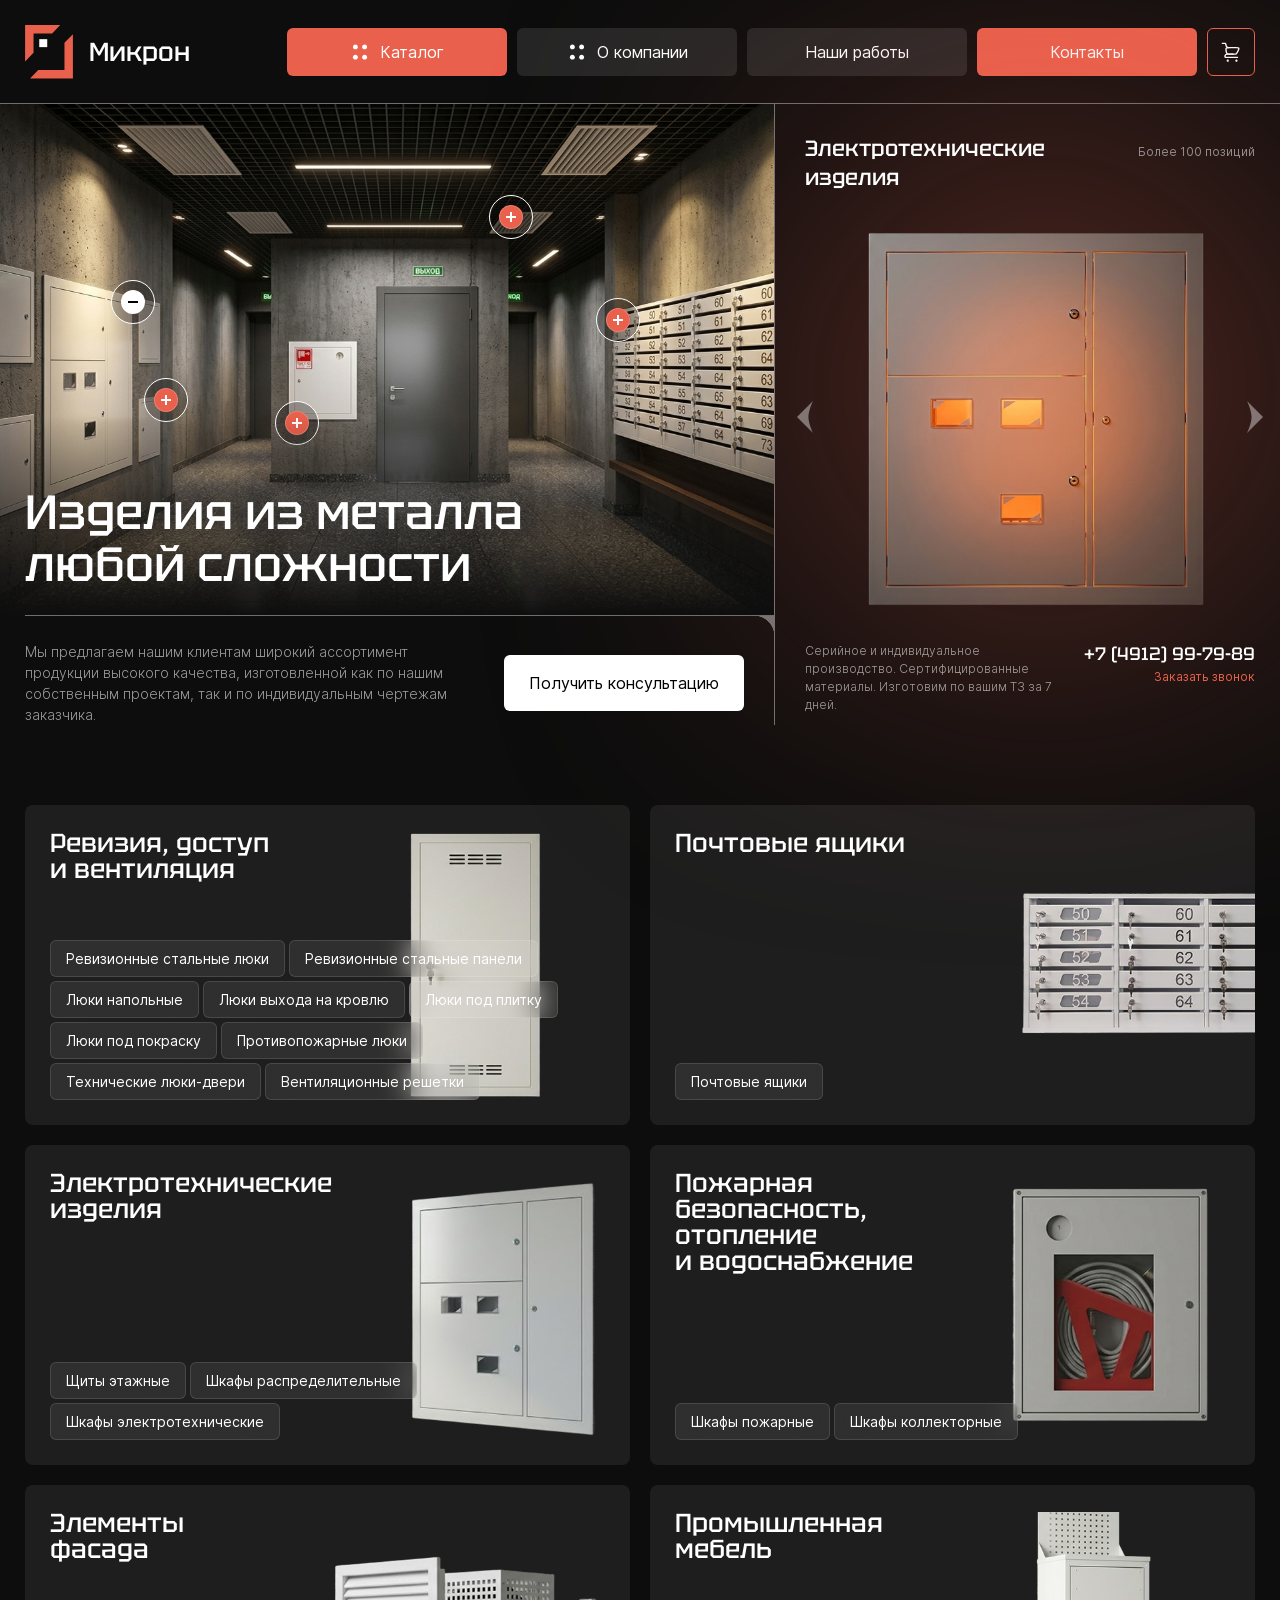
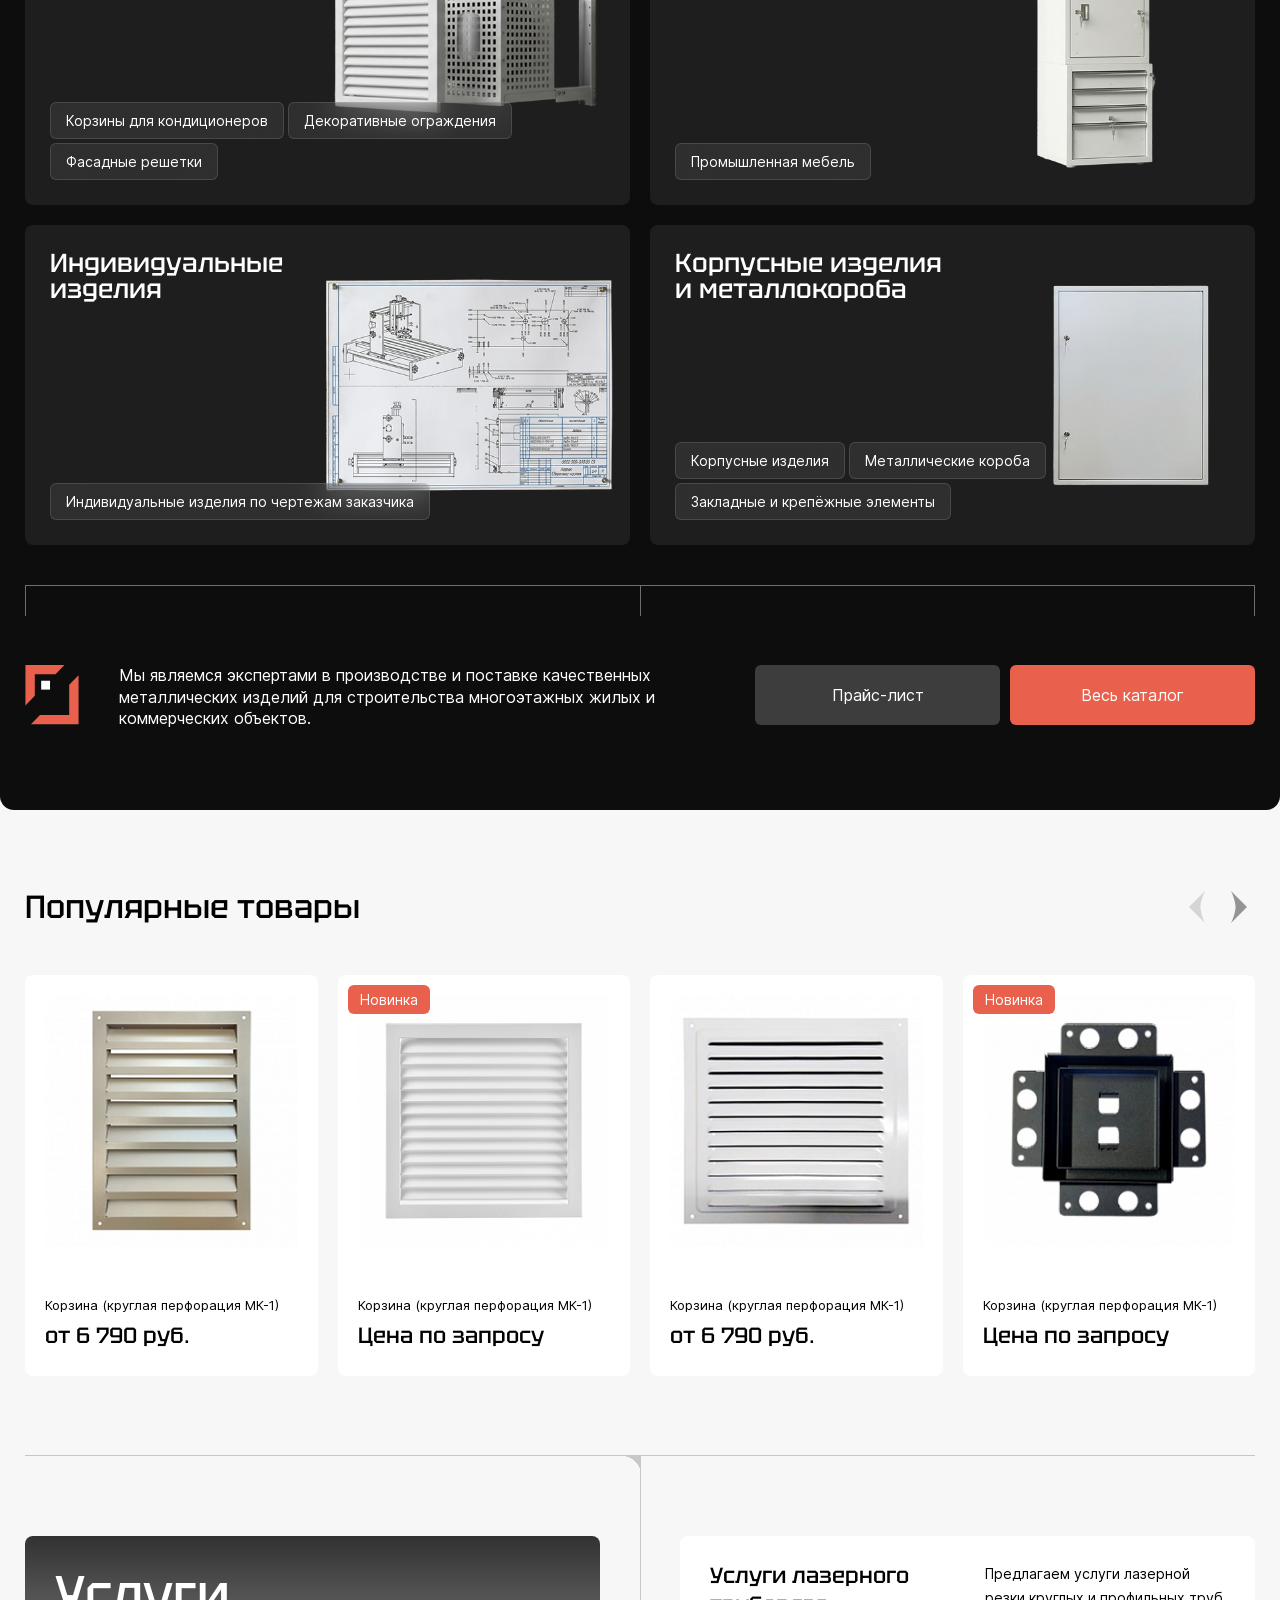
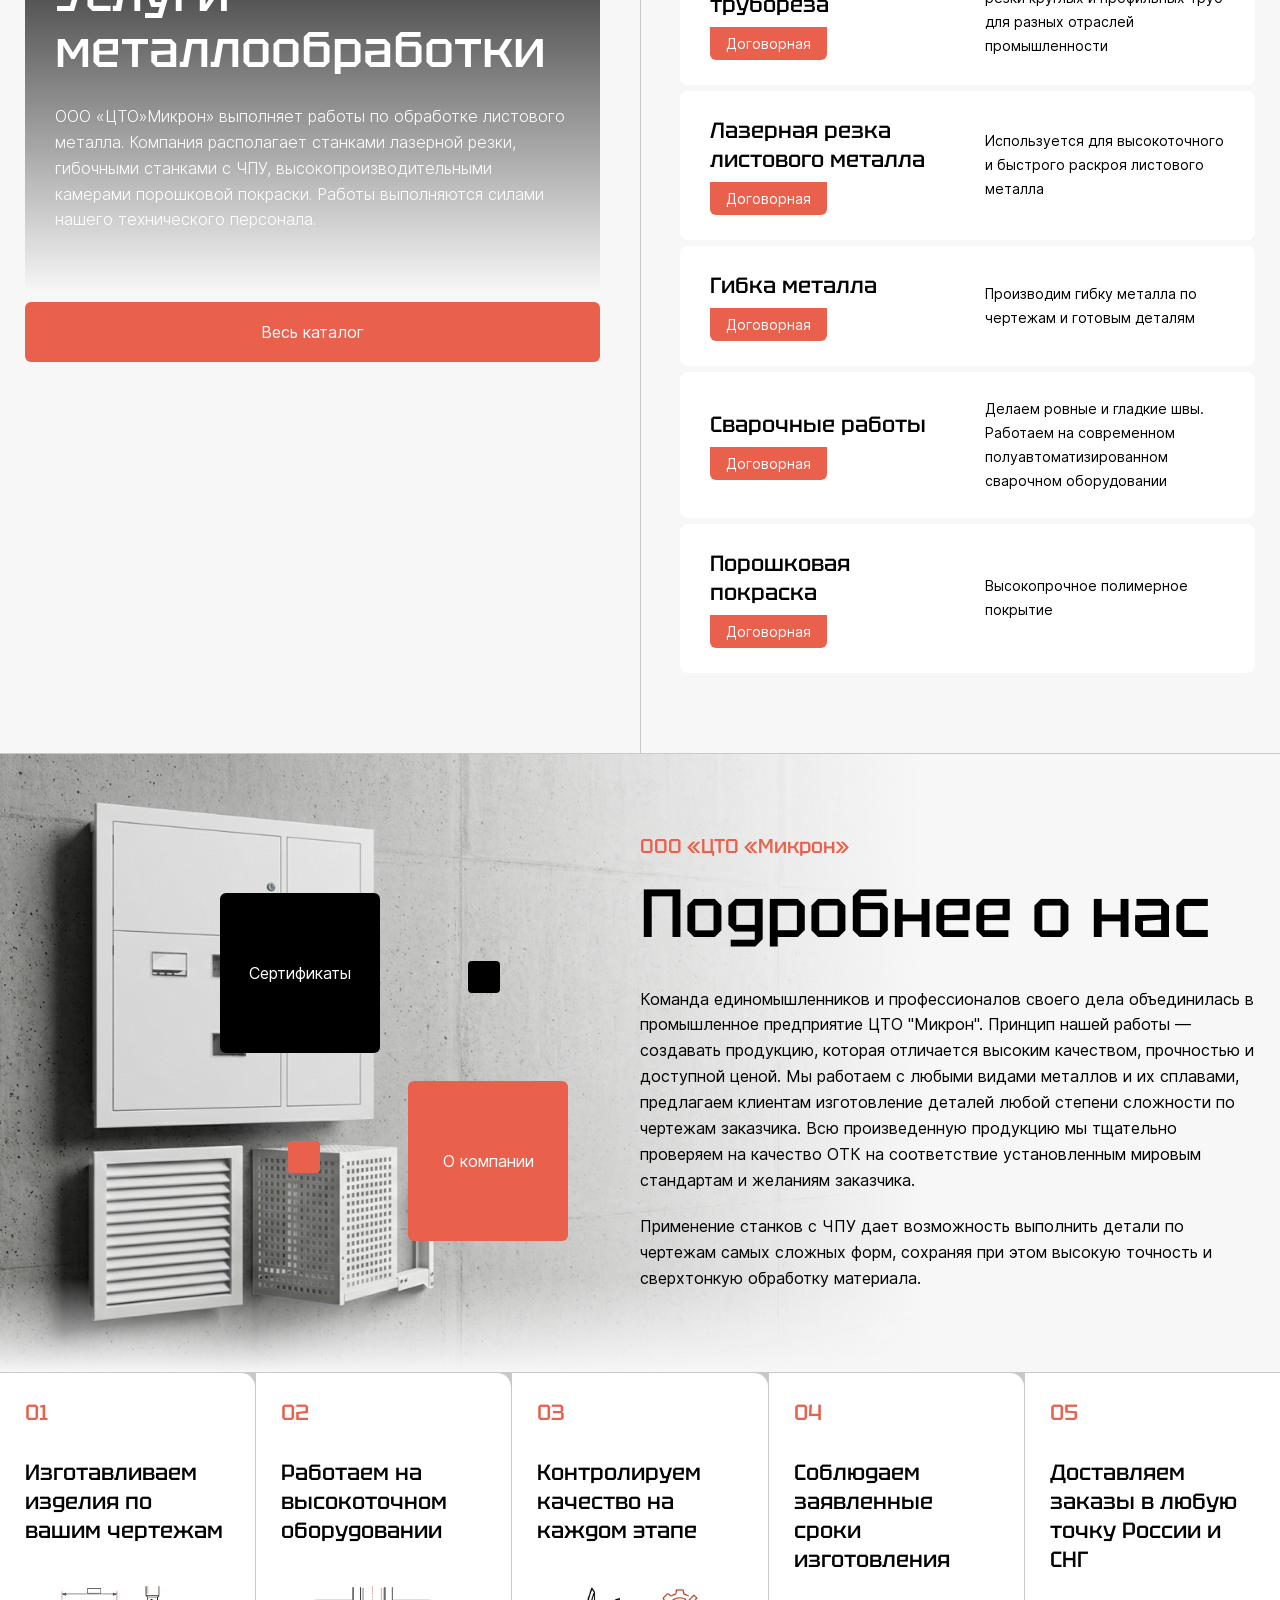
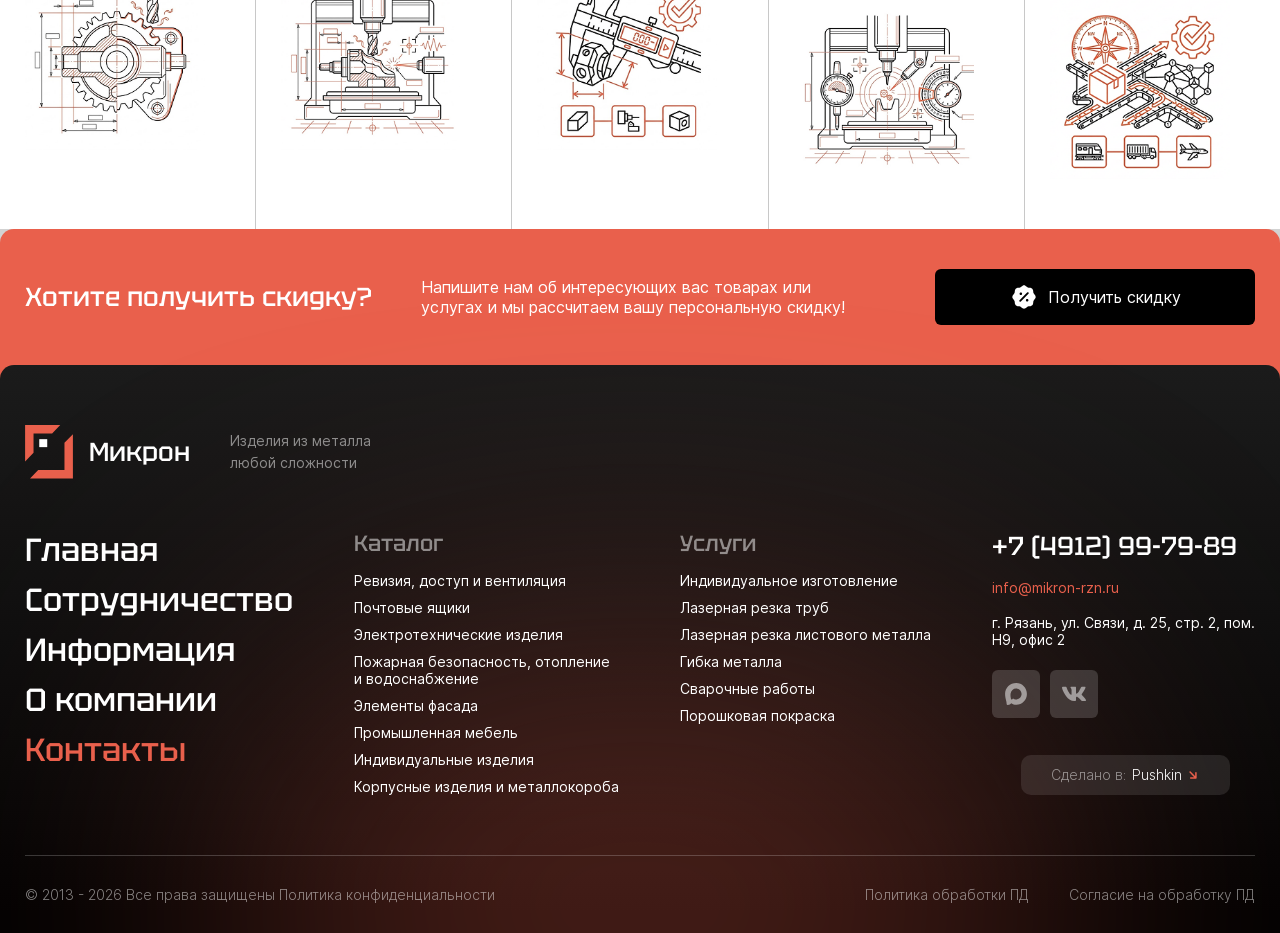
==== commit 0c7fb7de: "Updated" ====
--- a/index.html
+++ b/index.html
@@ -591,6 +591,10 @@
 									<span>Показать</span>
 									<span>Назад</span>
 								</button>
+
+								<picture class="image">
+									<img src="images/tmp/catalog_img.jpg" alt="" loading="lazy" class="cover">
+								</picture>
 							</div>
 
 							<div class="item">
@@ -610,11 +614,15 @@
 									<span>Показать</span>
 									<span>Назад</span>
 								</button>
+
+								<picture class="image">
+									<img src="images/tmp/catalog_img.jpg" alt="" loading="lazy" class="cover">
+								</picture>
 							</div>
 
 							<div class="item">
 								<div class="name">
-									<a href="/">Электротехнические изделия</a>
+									<a href="/">Электротехнические<br> изделия</a>
 								</div>
 
 								<div class="sub">
@@ -633,6 +641,10 @@
 									<span>Показать</span>
 									<span>Назад</span>
 								</button>
+
+								<picture class="image">
+									<img src="images/tmp/catalog_img.jpg" alt="" loading="lazy" class="cover">
+								</picture>
 							</div>
 
 							<div class="item">
@@ -654,6 +666,10 @@
 									<span>Показать</span>
 									<span>Назад</span>
 								</button>
+
+								<picture class="image">
+									<img src="images/tmp/catalog_img.jpg" alt="" loading="lazy" class="cover">
+								</picture>
 							</div>
 
 							<div class="item">
@@ -677,6 +693,10 @@
 									<span>Показать</span>
 									<span>Назад</span>
 								</button>
+
+								<picture class="image">
+									<img src="images/tmp/catalog_img.jpg" alt="" loading="lazy" class="cover">
+								</picture>
 							</div>
 
 							<div class="item">
@@ -696,6 +716,10 @@
 									<span>Показать</span>
 									<span>Назад</span>
 								</button>
+
+								<picture class="image">
+									<img src="images/tmp/catalog_img.jpg" alt="" loading="lazy" class="cover">
+								</picture>
 							</div>
 
 							<div class="item">
@@ -715,6 +739,10 @@
 									<span>Показать</span>
 									<span>Назад</span>
 								</button>
+
+								<picture class="image">
+									<img src="images/tmp/catalog_img.jpg" alt="" loading="lazy" class="cover">
+								</picture>
 							</div>
 
 							<div class="item">
@@ -738,6 +766,10 @@
 									<span>Показать</span>
 									<span>Назад</span>
 								</button>
+
+								<picture class="image">
+									<img src="images/tmp/catalog_img.jpg" alt="" loading="lazy" class="cover">
+								</picture>
 							</div>
 						</div>
 					</div>
@@ -799,6 +831,8 @@
 
 											<div class="price">от 6 790 руб.</div>
 										</div>
+
+										<div class="btn">Подробнее</div>
 									</a>
 								</div>
 
@@ -817,6 +851,8 @@
 
 											<div class="price">Цена по запросу</div>
 										</div>
+
+										<div class="btn">Подробнее</div>
 									</a>
 								</div>
 
@@ -831,6 +867,8 @@
 
 											<div class="price">от 6 790 руб.</div>
 										</div>
+
+										<div class="btn">Подробнее</div>
 									</a>
 								</div>
 
@@ -849,6 +887,8 @@
 
 											<div class="price">Цена по запросу</div>
 										</div>
+
+										<div class="btn">Подробнее</div>
 									</a>
 								</div>
 
@@ -863,6 +903,8 @@
 
 											<div class="price">от 6 790 руб.</div>
 										</div>
+
+										<div class="btn">Подробнее</div>
 									</a>
 								</div>
 
@@ -877,6 +919,8 @@
 
 											<div class="price">от 6 790 руб.</div>
 										</div>
+
+										<div class="btn">Подробнее</div>
 									</a>
 								</div>
 
@@ -895,6 +939,8 @@
 
 											<div class="price">Цена по запросу</div>
 										</div>
+
+										<div class="btn">Подробнее</div>
 									</a>
 								</div>
 
@@ -909,6 +955,8 @@
 
 											<div class="price">от 6 790 руб.</div>
 										</div>
+
+										<div class="btn">Подробнее</div>
 									</a>
 								</div>
 
@@ -927,6 +975,8 @@
 
 											<div class="price">Цена по запросу</div>
 										</div>
+
+										<div class="btn">Подробнее</div>
 									</a>
 								</div>
 
@@ -941,6 +991,8 @@
 
 											<div class="price">от 6 790 руб.</div>
 										</div>
+
+										<div class="btn">Подробнее</div>
 									</a>
 								</div>
 							</div>
--- a/css/styles.css
+++ b/css/styles.css
@@ -1274,6 +1274,24 @@
                 }
 
 
+                .dark &
+                {
+                    border: 1px solid rgba(0, 0, 0, .16);
+                    background: rgba(0, 0, 0, .40);
+
+
+                    @media (hover: hover) and (pointer: fine)
+                    {
+                        &:hover
+                        {
+                            color: var(--light_color);
+                            border-color: var(--dark_color);
+                            background: var(--dark_color);
+                        }
+                    }
+                }
+
+
                 &.active
                 {
                     color: var(--dark_color);
@@ -3313,7 +3331,6 @@
 
                 font-size: var(--font_size_s);
 
-                transition: color .2s linear;
                 text-decoration: none;
 
                 color: var(--light_color);
@@ -3322,15 +3339,6 @@
                 background: rgba(255, 255, 255, .08);
 
                 backdrop-filter: blur(15px);
-
-
-                @media (hover: hover) and (pointer: fine)
-                {
-                    &:hover
-                    {
-                        color: var(--primary_color);
-                    }
-                }
             }
         }
 
@@ -3395,6 +3403,45 @@
                 span + span
                 {
                     display: block;
+                }
+            }
+        }
+
+
+        .image
+        {
+            position: absolute;
+            z-index: 1;
+            inset: 0;
+
+            display: block;
+
+            transition: opacity .2s linear;
+            pointer-events: none;
+
+            opacity: 0;
+
+
+            &:before
+            {
+                position: absolute;
+                inset: 0;
+
+                content: '';
+
+                opacity: .2;
+                background: var(--dark_color);
+            }
+        }
+
+
+        @media (hover: hover) and (pointer: fine)
+        {
+            &:hover
+            {
+                .image
+                {
+                    opacity: 1;
                 }
             }
         }
@@ -3534,7 +3581,8 @@
 {
     .images
     {
-        position: relative;
+        position: sticky;
+        top: 0;
 
 
         .swiper
@@ -4624,6 +4672,8 @@
             width: 36px;
             margin-top: auto;
 
+            transition: color .2s linear;
+
             color: var(--primary_color);
 
             aspect-ratio: 1 / 1;
@@ -4649,8 +4699,32 @@
                 display: block;
 
                 content: '';
-
+                transition: border-color .2s linear;
+
+                border: 2px solid transparent;
+                border-radius: inherit;
                 background: rgba(0, 0, 0, .40);
+            }
+        }
+
+
+        @media (hover: hover) and (pointer: fine)
+        {
+            &:hover
+            {
+                .thumb
+                {
+                    &:before
+                    {
+                        border-color: var(--light_color);
+                    }
+                }
+
+
+                .icon
+                {
+                    color: var(--light_color);
+                }
             }
         }
     }
@@ -5557,12 +5631,14 @@
         position: relative;
 
         display: flex;
+        overflow: hidden;
         flex-direction: column;
-        gap: var(--block_padding);
+        gap: var(--block_padding_l);
 
         padding-block: var(--inner_gap_l) var(--block_padding_s);
         padding-inline: var(--inner_gap_l);
 
+        transition: transform .2s linear;
         text-decoration: none;
 
         color: currentColor;
@@ -5624,6 +5700,8 @@
             flex-direction: column;
             gap: var(--inner_gap_xxs);
 
+            transition: transform .2s linear;
+
 
             .name
             {
@@ -5636,6 +5714,48 @@
                 font-family: var(--font_family_secondary);
                 font-size: 24px;
                 font-weight: 500;
+            }
+        }
+
+
+        .btn
+        {
+            position: absolute;
+            top: 100%;
+            left: 0;
+
+            display: flex;
+            align-content: center;
+            align-items: center;
+            flex-wrap: wrap;
+            justify-content: center;
+
+            width: 100%;
+            height: 56px;
+            padding-inline: var(--inner_gap_l);
+
+            transition: transform .2s linear;
+            text-align: center;
+
+            color: var(--light_color);
+            background: var(--primary_color);
+        }
+
+
+        @media (hover: hover) and (pointer: fine)
+        {
+            &:hover
+            {
+                .info
+                {
+                    transform: translateY(-52px);
+                }
+
+
+                .btn
+                {
+                    transform: translateY(-100%);
+                }
             }
         }
     }
@@ -5687,6 +5807,9 @@
 
     .images
     {
+        position: sticky;
+        top: 0;
+
         display: flex;
         flex-direction: column;
         gap: var(--inner_gap_xxs);
@@ -8703,6 +8826,9 @@
 
     .data
     {
+        position: sticky;
+        top: 0;
+
         display: flex;
         flex-direction: column;
         gap: var(--inner_gap_xs);
@@ -9328,7 +9454,7 @@
 
         width: 100%;
         height: 100%;
-        padding-block: var(--outside_gap_xs);
+        padding-block: 60px var(--inner_gap);
         padding-inline: var(--inner_gap);
 
         pointer-events: auto;
@@ -9449,3 +9575,127 @@
         }
     }
 }
+
+
+
+/*------------------------
+    PopUp - Case modal
+------------------------*/
+.case_modal
+{
+    .inner
+    {
+        display: flex;
+        align-content: stretch;
+        align-items: stretch;
+        flex-direction: row;
+        flex-wrap: wrap;
+        justify-content: space-between;
+
+        width: 1280px;
+        padding: 0;
+    }
+
+
+    .image
+    {
+        display: block;
+
+        width: calc(100% - 450px);
+
+        border-radius: var(--border_radius);
+
+
+        img
+        {
+            min-height: 400px;
+        }
+    }
+
+
+    .data
+    {
+        display: flex;
+        flex-direction: column;
+        gap: var(--inner_gap);
+
+        width: 450px;
+        max-width: 100%;
+        padding: var(--block_padding);
+
+
+        .name
+        {
+            font-family: var(--font_family_secondary);
+            font-size: var(--font_size_title_xs);
+            font-weight: 500;
+            line-height: 135%;
+        }
+
+
+        .desc
+        {
+            display: flex;
+            flex-direction: column;
+            gap: var(--inner_gap_s);
+
+            font-size: var(--font_size_l);
+            line-height: 144.444%;
+        }
+
+
+        .features
+        {
+            display: flex;
+            flex-direction: column;
+            gap: var(--block_padding_s);
+
+            margin-block: var(--inner_gap_xs) var(--inner_gap);
+
+
+            & > *
+            {
+                display: flex;
+                flex-direction: column;
+                gap: var(--inner_gap_xs);
+            }
+
+
+            .label
+            {
+                font-size: var(--font_size_s);
+                line-height: 185.714%;
+
+                color: rgba(0, 0, 0, .60);
+            }
+
+
+            .val
+            {
+                font-size: var(--font_size_l);
+                line-height: 144.444%;
+            }
+        }
+
+
+        .link
+        {
+            display: flex;
+            align-content: center;
+            align-items: center;
+            flex-wrap: wrap;
+            justify-content: center;
+
+            width: 100%;
+            height: 60px;
+            margin-top: auto;
+
+            text-align: center;
+            text-decoration: none;
+
+            color: var(--light_color);
+            border-radius: var(--border_radius_s);
+            background: var(--primary_color);
+        }
+    }
+}
--- a/css/response_1899.css
+++ b/css/response_1899.css
@@ -441,6 +441,40 @@
 
 
 
+    /*--------------
+        Products
+    --------------*/
+    .products
+    {
+        .product
+        {
+            padding-block: var(--inner_gap) var(--block_padding_s);
+            padding-inline: var(--inner_gap);
+
+
+            .btn
+            {
+                height: 48px;
+
+                font-size: var(--font_size_s);
+            }
+
+
+            @media (hover: hover) and (pointer: fine)
+            {
+                &:hover
+                {
+                    .info
+                    {
+                        transform: translateY(-36px);
+                    }
+                }
+            }
+        }
+    }
+
+
+
     /*------------
         Footer
     ------------*/
--- a/css/response_1279.css
+++ b/css/response_1279.css
@@ -210,6 +210,12 @@
         }
 
 
+        .images
+        {
+            position: relative;
+        }
+
+
         .empty
         {
             display: none;
@@ -435,6 +441,21 @@
         .grid_row
         {
             --items_per_line: 4;
+        }
+
+
+        .product
+        {
+            .info
+            {
+                transform: translateY(-40px);
+            }
+
+
+            .btn
+            {
+                transform: translateY(-100%);
+            }
         }
     }
 
@@ -1068,6 +1089,8 @@
     {
         .data
         {
+            position: relative;
+
             width: 100%;
 
 
@@ -1136,4 +1159,54 @@
             display: none;
         }
     }
+
+
+
+    /*------------------------
+        PopUp - Case modal
+    ------------------------*/
+    .case_modal
+    {
+        .image
+        {
+            width: calc(100% - 360px);
+        }
+
+
+        .data
+        {
+            width: 360px;
+            padding: var(--block_padding_s);
+
+
+            .desc
+            {
+                font-size: var(--font_size_s);
+            }
+
+
+            .features
+            {
+                gap: var(--inner_gap);
+
+
+                & > *
+                {
+                    gap: 4px;
+                }
+
+
+                .val
+                {
+                    font-size: var(--font_size);
+                }
+            }
+
+
+            .link
+            {
+                height: 56px;
+            }
+        }
+    }
 }
--- a/css/response_1023.css
+++ b/css/response_1023.css
@@ -433,7 +433,10 @@
     {
         .images
         {
-            width: 100%;
+            position: relative;
+
+            width: 100%;
+            margin-bottom: var(--inner_gap);
 
 
             .thumbs
@@ -863,6 +866,15 @@
                     width: calc(50% - var(--inner_gap_xs) / 2);
                 }
             }
+
+
+            .lines
+            {
+                span
+                {
+                    display: none;
+                }
+            }
         }
     }
 
@@ -967,4 +979,24 @@
             width: 100%;
         }
     }
+
+
+
+    /*------------------------
+        PopUp - Case modal
+    ------------------------*/
+    .case_modal
+    {
+        .image
+        {
+            width: calc(100% - 320px);
+        }
+
+
+        .data
+        {
+            width: 320px;
+            padding: var(--inner_gap_l);
+        }
+    }
 }
--- a/css/response_767.css
+++ b/css/response_767.css
@@ -238,13 +238,29 @@
         .section
         {
             min-height: 0;
-            padding: var(--inner_gap_l);
+            padding: 0;
+
+            border-radius: 0;
+            background: none;
+        }
+
+
+        .section + .section
+        {
+            padding-top: var(--block_padding_s);
+
+            border-top: 1px solid #e6e6e6;
         }
 
 
         .map
         {
+            width: calc(100% + var(--cont_padding_double));
             min-height: 420px;
+            margin-inline: calc(var(--cont_padding) * -1);
+            margin-top: var(--inner_gap_xs);
+
+            border-radius: 0;
         }
     }
 
@@ -510,7 +526,7 @@
 
         .product
         {
-            gap: var(--inner_gap);
+            gap: var(--block_padding);
 
             padding-block: var(--inner_gap_xs) var(--inner_gap);
             padding-inline: var(--inner_gap_xs);
@@ -523,6 +539,18 @@
                     top: var(--inner_gap_xxs);
                     left: var(--inner_gap_xxs);
                 }
+            }
+
+
+            .info
+            {
+                transform: translateY(-32px);
+            }
+
+
+            .btn
+            {
+                height: 40px;
             }
         }
     }
@@ -538,14 +566,25 @@
         {
             .section
             {
-                padding-block: var(--inner_gap);
-                padding-inline: var(--inner_gap);
+                padding: 0;
+
+                border-radius: 0;
+                background: none;
 
 
                 .title
                 {
                     font-size: var(--font_size_l);
                 }
+            }
+
+
+            .section + .section
+            {
+                margin-top: var(--inner_gap);
+                padding-top: var(--inner_gap);
+
+                border-top: 1px solid rgba(175, 175, 175, .3);
             }
 
 
@@ -1070,7 +1109,7 @@
 
         .bottom
         {
-            padding-block: var(--block_padding_l);
+            padding-block: var(--block_padding);
 
 
             .cont
@@ -1119,10 +1158,18 @@
         }
 
 
+        .list
+        {
+            gap: 0;
+        }
+
+
         .service
         {
-            padding-block: var(--inner_gap);
-            padding-inline: var(--inner_gap);
+            padding: 0;
+
+            border-radius: 0;
+            background: none;
 
 
             .info
@@ -1136,6 +1183,15 @@
                 width: 100%;
                 margin-top: var(--inner_gap_s);
             }
+        }
+
+
+        .service + .service
+        {
+            margin-top: var(--inner_gap);
+            padding-top: var(--inner_gap);
+
+            border-top: 1px solid #d2d2d2;
         }
     }
 
@@ -1177,4 +1233,31 @@
             font-size: var(--font_size_xs);
         }
     }
+
+
+
+    /*------------------------
+        PopUp - Case modal
+    ------------------------*/
+    .case_modal
+    {
+        .inner
+        {
+            padding-block: 5px;
+            padding-inline: 5px;
+        }
+
+
+        .image
+        {
+            width: 100%;
+        }
+
+
+        .data
+        {
+            width: 100%;
+            padding: var(--inner_gap);
+        }
+    }
 }
